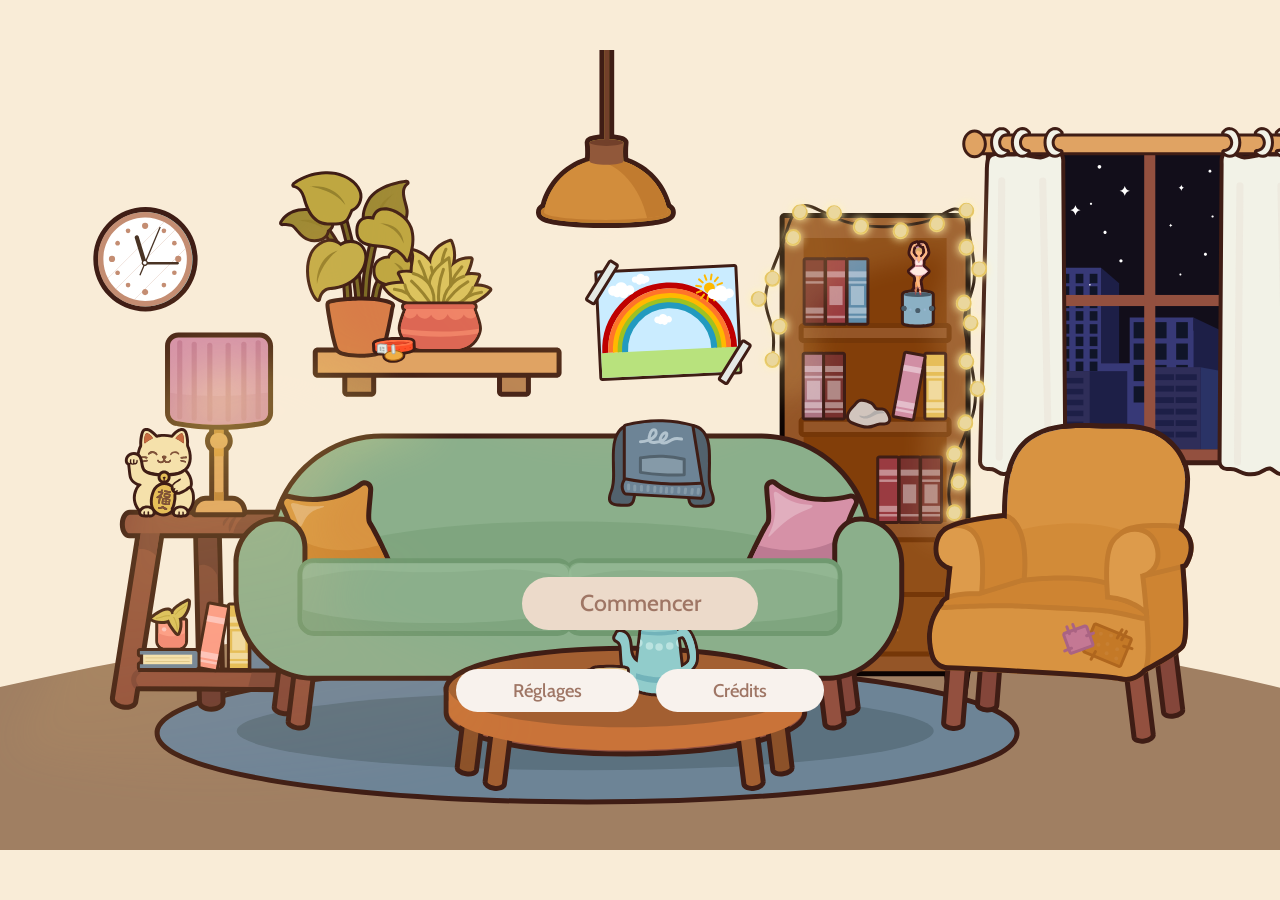
==== index.html @ 05f7effe "Added the Ending" ====
<!DOCTYPE html>
<html lang="en">

<head>
    <script src="https://cdnjs.cloudflare.com/ajax/libs/lottie-web/5.12.2/lottie.min.js"></script>
    <meta charset="UTF-8">
    <meta name="viewport" content="width=device-width, initial-scale=1.0">
    <link rel="shortcut icon" href="./assets/favicon.ico" type="image/x-icon">
    <title>Aria's moving game</title>
    <link rel="stylesheet" href="style.css">
    <link rel="preconnect" href="https://fonts.googleapis.com">
    <link rel="preconnect" href="https://fonts.gstatic.com" crossorigin>
    <script src="./index.js" defer></script>
    <link
        href="https://fonts.googleapis.com/css2?family=Geologica:wght@100..900&family=Poppins:ital,wght@0,100;0,200;0,300;0,400;0,500;0,600;0,700;0,800;0,900;1,100;1,200;1,300;1,400;1,500;1,600;1,700;1,800;1,900&family=Roboto+Condensed:ital,wght@0,100..900;1,100..900&display=swap"
        rel="stylesheet">

    <link rel="preconnect" href="https://fonts.googleapis.com">
    <link rel="preconnect" href="https://fonts.gstatic.com" crossorigin>
    <link
        href="https://fonts.googleapis.com/css2?family=Alice&family=Cabin:ital,wght@0,400..700;1,400..700&display=swap"
        rel="stylesheet">
    <script src="https://unpkg.com/@lottiefiles/dotlottie-wc@latest/dist/dotlottie-wc.js" type="module"></script>
</head>

<body>


    <div class="title-screen">
        <dotlottie-wc src="./assets/logo.json" speed="1.5" mode="forward" autoplay></dotlottie-wc>
        <button id="start">Commencer</button>
        <div class="options">
            <button id="settings">Réglages</button>
            <button id="credits">Crédits</button>
        </div>
    </div>

    <div class="scene-container">
        <div class="intro"></div>
        <div class="intro"></div>
        <div class="intro"></div>
        <a id="skipIntro">Passer l'introduction</a>
        <!-- SVG Boite à musique -->

        <span>
            <?xml version="1.0" encoding="UTF-8"?>
            <svg id="Calque-music-box" data-name="music-box" xmlns="http://www.w3.org/2000/svg" viewBox="0 0 34.8 86.6">
                <defs>
                    <style>
                        #Calque-music-box .cls-1 {
                            fill: #ffe9e1;
                            stroke: #d89aae;
                            stroke-miterlimit: 10;
                            stroke-width: .75px;
                        }

                        #Calque-music-box .cls-2 {
                            fill: #d8aa68;
                        }

                        #Calque-music-box .cls-3 {
                            fill: #944d58;
                        }

                        #Calque-music-box .cls-4 {
                            fill: #4a352c;
                        }

                        #Calque-music-box .cls-5 {
                            fill: #ffba80;
                        }

                        #Calque-music-box .cls-6 {
                            fill: #495d6b;
                        }

                        #Calque-music-box .cls-7 {
                            fill: #ed8e3b;
                        }

                        #Calque-music-box .cls-8 {
                            fill: #b54c5b;
                        }

                        #Calque-music-box .cls-9 {
                            fill: #c48bb5;
                        }

                        #Calque-music-box .cls-10 {
                            fill: #f7a054;
                        }

                        #Calque-music-box .cls-11 {
                            fill: #8bb0c4;
                        }

                        #Calque-music-box .cls-12 {
                            fill: #3f1715;
                        }

                        #Calque-music-box .cls-13 {
                            fill: #9ab7d3;
                        }

                        #Calque-music-box .cls-14 {
                            fill: #3f1d15;
                        }
                    </style>
                </defs>
                <g class="music-box hoverable-object" data-scene="assets/souvenirs/final/boite-musique.svg"
                    data-intervals="3000, 3000, 3000"
                    data-story="Je me souviens de sa chambre, de la lumière douce filtrant par les rideaux en dentelle.Ma grand-mère m’a tendu cette boîte à musique comme si elle me confiait un secret.|« C’était ma chanson préférée quand j’avais ton âge. »|C’est drôle comme une mélodie peut traverser les générations sans perdre sa magie.">
                    <circle class="cls-14" cx="31.25" cy="67.5" r="3.55" />
                    <circle class="cls-14" cx="3.55" cy="67.5" r="3.55" />
                    <path class="cls-9"
                        d="M20.14,55.99c-1.07,0-2.32-.61-2.83-3.21-.47,2.25-1.09,3.07-2.2,3.09h0c-.58,0-1.08-.23-1.45-.63-.84-.93-.81-2.74-.71-3.75h0s-.02-.08-.17-.26c-.46-.54-.65-1.3-.5-2.04.09-.44.37-1.21,1.28-1.84l-.05-.53c-.07-.66-.17-1.53-.12-2.61.03-.57.06-1.02.11-1.39,0-.01,0-.02,0-.04.01-.14.15-1.31.8-2.86-.07-.61-.13-1.23-.18-1.76-.04-.43-.07-.8-.11-1.05,0-.01-.04-.28-.38-1.16-3.46-1.49-5.23-4.19-5.31-4.31-.4-.63-.28-1.46.28-1.94l5.04-4.36v-.2c0-.06,0-.12,0-.17,0-.02,0-.04,0-.07-.02-.24-.06-.39-.09-.47l-.04-.11c-.2-.58-.6-1.77-.27-3.28,0,0,0,0,0-.01.02-.15-.08-.51-.67-1.36l-.14-.2c-.09-.14-.34-.45-.65-.86-1.13-1.47-2.17-2.85-2.61-3.71-.85-1.67-.54-3.25-.11-4.86,1.08-4.05,1.86-5.26,2.35-5.82.7-.8,1.54-1.33,2.49-1.57.12-.03.27-.06.47-.08.08,0,.22-.03.27-.04,1.3-.79,1.78-.79,2.01-.79.83,0,1.58.73,1.58,1.55,0,.04,0,.08,0,.12v.02c.08-.17.17-.32.27-.45.04-.84.73-1.49,1.61-1.49.42,0,.84.14,1.43.35.11.04.22.08.3.1.03.01.14.01.24.01.23,0,.55,0,.9.11l.12.03c.69.19,1.33.44,2.31,1.54.51.57,1.31,1.81,2.41,5.97.44,1.64.76,3.26-.11,4.96-.5.98-1.79,2.7-2.96,4.23-.19.25-.5.66-.5.66-.67.89-.76,1.28-.72,1.45.13.57.16,1.16.1,1.75-.06.72-.26,1.31-.38,1.66l-.04.1c-.08.25-.11.64-.11.98l4.96,4.29c.56.49.68,1.31.28,1.94-.08.12-1.83,2.81-5.28,4.31-.92,1.34-1.6,2.43-1.89,3.01-.19.38-.47,1.01-.77,1.71.09.41.17.79.22,1.03,0,0,.06.26.06.26.33,1.49.59,3.3.69,4.44,0,0,.04.29.04.29.06.41.16.91.27,1.42.09.43.18.88.26,1.32l-1.45.43,1.47-.31c.89,4.14.16,5.17-.11,5.56-.34.48-.83.79-1.39.86-.12.02-.23.02-.34.02ZM13.65,11.3c-.06.37-.09.67-.08.83.01.07.09.2.19.34,0-.07.01-.15.02-.22-.05-.25-.1-.58-.13-.95ZM23.13,10.26c.06.71,0,1.41-.1,1.98.15-.2.28-.39.29-.49.01-.24-.07-.82-.19-1.49ZM21.65,7.06c.61.53,1,1.2,1.23,1.91-.17-.79-.34-1.53-.44-1.9-.28,0-.54,0-.78-.01Z" />
                    <path class="cls-12"
                        d="M20.13,3c.27,0,.96.29,1.29.39.45.14.82.03,1.16.13.49.15.89.18,1.73,1.13.84.95,1.66,3.77,2.08,5.36.42,1.59.6,2.73,0,3.9-.6,1.17-2.77,3.92-3.26,4.6-.37.5-1.29,1.66-1.05,2.75.1.46.11.89.07,1.27-.05.65-.25,1.16-.35,1.45-.28.86-.15,2.06-.15,2.06h-.11l5.56,4.81s-1.67,2.61-4.99,3.89c-.62.89-1.78,2.61-2.25,3.57-.24.48-.6,1.32-.98,2.21.12.6.25,1.19.32,1.52.01.05.02.09.03.14.02.08.03.13.03.13h0c.31,1.36.55,3.12.65,4.23,0,.06.01.12.02.19,0,.06.01.12.02.19.11.78.37,1.82.54,2.79,0,0,0,0,0,0,0,.02,0,.04,0,.06,0,.04.01.07.02.11.22,1.04.88,4.47-.24,4.63-.05,0-.09,0-.14,0-1.12,0-1.48-2.02-1.54-3.78-.04-.22-.07-.45-.09-.68,0,0,0,0,0,0,0,0,0,0,0,0-.01-.26,0-.52.02-.76,0-.07,0-.13,0-.19,0-.11.01-.22,0-.33,0-.04,0-.08,0-.12,0-.11-.02-.21-.03-.31-.04-.24-.1-.46-.18-.69-.07-.19-.15-.38-.23-.58-.18-.4-.39-.86-.64-1.44-.06-.15-.13-.31-.19-.47-.1.61-.2,1.23-.3,1.76h0c-.02.1-.03.19-.05.28,0,.04-.01.08-.02.12-.01.08-.03.16-.04.24h0c-.02.11-.04.2-.06.29h0s0,.03-.01.05c-.01.07-.02.12-.04.17,0,.02-.01.06-.02.08-.02.07-.03.13-.04.16-.1.28-.27,1.14-.43,1.96-.02.11-.04.22-.07.33,0,0,0,0,0,0-.04.18-.07.36-.11.52h0s-.49,3.28-1,3.29c0,0,0,0,0,0-.78,0-.69-2.16-.63-2.74.05-.58-.24-1.04-.52-1.37-.28-.33-.42-1.22.77-1.85h0s.03-.05.05-.08c.01-.02.02-.04.04-.06.05-.07.1-.14.15-.21.13-.17.14-.44.12-.82,0-.05,0-.11-.01-.16,0-.09-.02-.18-.03-.28,0-.05-.01-.1-.02-.16h0c-.07-.62-.15-1.4-.11-2.37.03-.57.06-1,.11-1.34h0s.13-1.22.85-2.79c-.16-1.24-.25-2.6-.33-3.23-.06-.46-.39-1.34-.72-2.13-3.45-1.25-5.19-3.96-5.19-3.96l5.56-4.81h0v-.89h.02c0-.12-.01-.25-.03-.38-.03-.27-.07-.54-.15-.79-.15-.44-.53-1.4-.27-2.59,0,0,0,0,0-.01.23-1.06-.69-2.21-1.02-2.72-.34-.51-2.59-3.28-3.17-4.42-.58-1.14-.41-2.25,0-3.79.41-1.55,1.21-4.29,2.03-5.22.82-.93,1.62-1.07,1.79-1.12.17-.05.66-.04,1.03-.25.3-.18,1.05-.6,1.29-.6.05,0,.08.02.08.05,0,.23-.75.91-.75.91.04,0,.09,0,.13,0,.48,0,1.13.11.93.27-.22.17-1.38.27-1.84.27s-.8.8-.29.82c.51.02.97.22,1.06.39.1.17-1.5.17-2,.17s-.8.34-.99.99c-.19.65-.99,4.13-.94,5.1.05.97,1.06,1.74,1.59,2.56.51.79,1.82,2.15,2.44,2.39.03,0,.05-.01.08-.02,0,0,0,0,0,0,.02,0,.04,0,.06-.01.21-.05.43-.1.62-.18.24-.2.43-.45.5-.54.1-.33.12-.75.12-1-.09-.07-.18-.15-.29-.25-.51-.49-.73-.7-.89-.96h0s-.21-.18-.3-.33c-.03.01-.07.03-.11.03-.08,0-.17-.05-.23-.22-.1-.28-.1-.32-.26-.57-.14-.22-.23-.61-.07-.8,0,0-.01,0-.02.01h0s-.73-2.68.68-3.88c-.12-.13-.21-.3-.26-.53-.22-.89.39-1.4,1.25-1.62.23-.06.46-.09.67-.09.57,0,1.02.25,1.18.92.04.16.04.29.03.42.4.01.85.1,1.32.35,2.15,1.15,1.3,4.44,1.3,4.44h0s-.01,0-.02-.01c.16.18.06.58-.07.8-.16.26-.17.29-.26.57-.06.17-.15.22-.23.22-.04,0-.08-.01-.11-.02-.09.15-.3.34-.3.34h0c-.15.25-.37.46-.89.95-.07.07-.14.13-.21.19,0,.05,0,.11,0,.19h0c0,.21.02.48.08.73.2.25.6.69,1.01.69.04,0,.08,0,.13-.02.6-.15,2.03-1.64,2.58-2.48.55-.84,1.59-1.64,1.64-2.63.05-.99-.77-4.57-.97-5.24-.2-.67-.5-1.02-1.02-1.02s-2.16,0-2.06-.17c.1-.17.57-.37,1.09-.4.52-.02.18-.69-.3-.69s-1.66-.1-1.89-.27c-.21-.16.59-.33,1.1-.33.03,0,.07,0,.1,0,0,0-.88-.4-.88-.64,0-.05.04-.07.11-.07M15.71,12.2s0,0,0,0c0,0,0,0-.01,0,0,0,0,0,0,0,0,0,0,0,0,0,0,0,0,0,0,0,0,0,0,0,.01,0,0,0,0,0,0,0,0,0,0,0,0,0M21.08,12.2s0,0,.01,0c0,0,0,0,0,0,0,0,0,0,0,0,0,0,0,0,0,0,0,0,0,0,0,0,0,0,0,0,0,0,0,0,0,0-.01,0,0,0,0,0,0,0,0,0,0,0,0,0,0,0,0,0,0,0M21.34,12.21s.02,0,.02,0c0,0-.02,0-.02,0,0,0-.02,0-.02,0,0,0,.02,0,.02,0M15.49,12.2s-.01,0-.02,0c-.01,0-.02,0-.03.01.01,0,.02,0,.03-.01,0,0,.01,0,.02,0M20.13,0c-.74,0-1.41.24-1.93.65-.45-.26-.97-.4-1.52-.4s-1.23.11-2.53.85c-.16.02-.37.05-.61.12-1.22.31-2.3,1-3.21,2.02-.65.73-1.54,2.12-2.68,6.43-.46,1.74-.87,3.78.23,5.93.49.97,1.54,2.35,2.75,3.94.28.36.5.65.6.79l.14.21c.09.14.27.38.36.57-.27,1.66.14,2.97.36,3.62l-4.45,3.85c-1.13.98-1.37,2.63-.56,3.89.21.33,1.96,2.94,5.38,4.6.06.17.08.26.09.3.03.23.06.57.09.95.04.42.08.91.14,1.41-.59,1.53-.74,2.67-.76,2.91,0,0,0,.02,0,.02-.05.41-.09.89-.12,1.49-.05,1.06.02,1.91.09,2.57-.61.62-1.02,1.36-1.18,2.19-.21,1.06.02,2.16.61,3.01-.1,1.93.28,3.39,1.14,4.33.66.73,1.56,1.13,2.52,1.13.02,0,.05,0,.08,0,.99-.02,1.71-.4,2.24-.99.9.9,1.96,1.11,2.74,1.11.18,0,.36-.01.54-.04.98-.13,1.84-.66,2.42-1.49.64-.91,1.25-2.49.36-6.68v-.03s-.01-.06-.02-.08c-.08-.46-.18-.92-.27-1.37-.1-.51-.2-.98-.26-1.34v-.05s-.01-.06-.01-.06v-.08c-.12-1.2-.38-3.09-.73-4.63h0s-.02-.09-.03-.13l-.04-.18c-.03-.12-.07-.3-.11-.51.29-.67.45-1.02.54-1.2.23-.46.8-1.38,1.55-2.48,3.52-1.66,5.33-4.36,5.54-4.69.8-1.26.56-2.91-.56-3.88l-4.37-3.78c.13-.39.37-1.09.44-2,.06-.62.04-1.24-.06-1.84.11-.19.3-.45.39-.58l.07-.09c.09-.12.24-.32.42-.56,1.26-1.66,2.54-3.37,3.1-4.45,1.11-2.17.7-4.25.23-6.03-1.17-4.41-2.08-5.83-2.74-6.57-1.12-1.27-2.02-1.71-3.03-1.99l-.1-.03c-.53-.16-.99-.17-1.27-.17-.03,0-.05-.02-.08-.03-.57-.21-1.22-.44-1.94-.44h0Z" />
                    <path class="cls-11"
                        d="M17.39,85.1c-10.13,0-15.26-1.26-15.26-3.74v-11.23c0-.83.67-1.5,1.5-1.5.57,0,1.03-.46,1.03-1.02s-.46-1.02-1.03-1.02c-.83,0-1.5-.67-1.5-1.5v-11.24c0-.5.25-.95.63-1.22,2.16-2.05,9.91-2.37,14.63-2.37s12.8.34,14.76,2.5c.3.27.49.66.49,1.09v11.24c0,.83-.67,1.5-1.5,1.5-.56,0-1.02.46-1.02,1.02s.46,1.02,1.02,1.02c.83,0,1.5.67,1.5,1.5v11.23c0,2.48-5.13,3.74-15.25,3.74Z" />
                    <path class="cls-14"
                        d="M17.39,51.75c7.3,0,13.26.93,13.71,2.1h.04v11.24c-1.39,0-2.52,1.12-2.52,2.52s1.13,2.52,2.52,2.52v11.23c0,1.23-6.16,2.24-13.75,2.24s-13.76-1.01-13.76-2.24v-11.23c1.4,0,2.53-1.13,2.53-2.52s-1.13-2.52-2.53-2.52v-11.24h.05c.45-1.17,6.4-2.1,13.71-2.1M17.39,48.75c-11.91,0-15.05,1.85-16.05,3.16-.44.52-.71,1.2-.71,1.94v11.24c0,1.06.55,1.99,1.37,2.52-.83.53-1.37,1.46-1.37,2.52v11.23c0,3.48,4.42,4.2,6.55,4.54,2.76.45,6.38.7,10.21.7s7.45-.25,10.21-.7c2.12-.35,6.55-1.07,6.55-4.54v-11.23c0-1.06-.55-1.99-1.37-2.52.83-.53,1.37-1.46,1.37-2.52v-11.24c0-.69-.23-1.33-.63-1.83-.91-1.31-3.89-3.26-16.13-3.26h0Z" />
                    <ellipse class="cls-6" cx="17.39" cy="53.99" rx="13.76" ry="2.24" />
                    <circle class="cls-6" cx="17.39" cy="69.65" r="2.52" />
                    <circle class="cls-6" cx="3.65" cy="67.58" r="2.52" />
                    <circle class="cls-6" cx="31.14" cy="67.59" r="2.52" />
                    <circle class="cls-13" cx="10.1" cy="68.8" r="1.12" />
                    <circle class="cls-13" cx="24.26" cy="68.8" r="1.12" />
                    <path class="cls-3"
                        d="M16.09,51.09s-.49,3.27-1,3.28c-.79.02-.7-2.16-.64-2.74.05-.58-.24-1.04-.52-1.37-.28-.33-.42-1.22.77-1.85l1.4,2.67Z" />
                    <path class="cls-10"
                        d="M15,42.94s.18-1.78,1.38-3.81c1.2-2.03,2.58-6.18,2.58-6.18l3.53,1.21s-2,2.81-2.66,4.15c-.66,1.34-2.37,5.56-2.37,5.56l-2.47-.91Z" />
                    <path class="cls-10"
                        d="M15.99,51.52c.22-.87.54-2.81.7-3.25.17-.44.92-5.44,1.05-5.94.13-.49-1.56-.53-1.99-.52-.57.02-.77.41-.86,2.47-.1,2.06.4,3.32.04,3.79-.36.47-.59.88-.36,1.29.28.5.69,1.64.79,2.03.1.44.38,1.1.63.13Z" />
                    <path class="cls-8" d="M20.45,49.55s1.14,4.75-.17,4.93c-1.32.18-1.66-2.26-1.68-4.17l1.86-.76Z" />
                    <path class="cls-5"
                        d="M18.72,40.59c.53.97,1.03,4.23,1.19,5.95.16,1.72,1.46,5.56.26,5.77-1.33.23-1.77-1.7-1.63-3.04.14-1.34-.37-1.98-1.08-3.67-.7-1.69-1.5-3.67-1.33-4.47.17-.81,2.28-1.1,2.59-.54Z" />
                    <path class="cls-8"
                        d="M19.91,46.59c-.61.47-1.62.44-1.83.43.1.22.18.42.25.62.06,0,.13,0,.2,0,.41-.02.98-.11,1.47-.37-.04-.24-.08-.47-.1-.67h0Z" />
                    <path class="cls-8"
                        d="M20.35,48.94c-.06-.31-.13-.62-.19-.92-.34.75-1.11,1.53-1.64,2,.01.25.04.5.1.74.39-.32,1.18-1.03,1.73-1.82Z" />
                    <path class="cls-8"
                        d="M20.49,49.69c-.45-.18-1.24-.58-1.98-1.4.05.28.06.57.03.91.9.8,1.76,1.1,2.06,1.18-.03-.22-.07-.45-.11-.69Z" />
                    <path class="cls-3"
                        d="M16.2,50.56c.06-.31.13-.64.19-.96-.32-.53-.79-1.19-1.36-1.71-.02.07-.05.13-.08.18-.1.13-.18.25-.25.36.75.72,1.29,1.69,1.51,2.13Z" />
                    <path class="cls-3"
                        d="M16.8,47.82c-.18,0-1.01,0-1.77.07-.02.07-.05.13-.09.18-.13.16-.24.32-.32.47.68-.08,1.62-.1,2.02-.11.02-.07.04-.12.05-.16.02-.06.06-.22.11-.45Z" />
                    <path class="cls-3"
                        d="M16.97,46.89c-.43.12-1.35-.06-1.97-.24.03.25.05.46.06.65.13.03.28.07.44.1.43.09.93.16,1.35.12.03-.19.07-.4.11-.64Z" />
                    <path class="cls-5"
                        d="M14.11,33.25s1.28,2.72,1.41,3.68c.12.96.27,3.6.64,4.96l3.09.42s-.6-2.54-.62-3.34c-.02-.8-.15-5.01-.25-5.92-.1-.91-4.27.21-4.27.21Z" />
                    <path class="cls-1"
                        d="M27.1,30.84s-2.93,4.59-8.74,4.59-8.74-4.59-8.74-4.59l5.56-4.81,3.19-.44,3.19.44,5.56,4.81Z" />
                    <path class="cls-5"
                        d="M18.46,15.2h-.98s.04.7-.11,1.2c-.07.09-.26.35-.5.54-.24.09-.51.15-.77.21-.62-.24-1.93-1.6-2.44-2.39-.53-.82-1.54-1.59-1.59-2.56-.05-.97.75-4.44.94-5.1.19-.65.48-.99.99-.99s2.1,0,2-.17c-.1-.17-.56-.36-1.06-.39-.51-.02-.17-.82.29-.82s1.62-.1,1.84-.27c.22-.17-.58-.29-1.06-.27,0,0,.75-.68.75-.91s-1,.33-1.36.54c-.36.22-.86.2-1.03.25-.17.05-.97.19-1.79,1.12-.82.93-1.62,3.67-2.03,5.22-.41,1.55-.58,2.66,0,3.79.58,1.13,2.83,3.91,3.17,4.42.34.51,1.26,1.67,1.02,2.73-.27,1.2.12,2.15.27,2.59.28.86.15,2.06.15,2.06h3.3v-10.83Z" />
                    <path class="cls-5"
                        d="M26.39,10.01c-.42-1.59-1.24-4.4-2.08-5.36-.84-.96-1.24-.99-1.73-1.13-.33-.1-.7.01-1.16-.13-.41-.13-1.4-.56-1.4-.32s.88.64.88.64c-.5-.02-1.42.16-1.2.33.22.17,1.41.27,1.89.27s.82.67.3.69c-.52.02-.99.22-1.09.4-.1.17,1.54.17,2.06.17s.82.35,1.02,1.02c.2.67,1.02,4.24.97,5.24-.05.99-1.09,1.79-1.64,2.63-.55.84-1.98,2.33-2.58,2.48-.44.11-.92-.4-1.13-.67-.11-.48-.08-1.06-.08-1.06h-1v9.69h-.02v1.14h3.25s-.13-1.23.16-2.11c.15-.46.56-1.44.29-2.67-.24-1.09.67-2.24,1.05-2.75.49-.67,2.67-3.43,3.26-4.6.6-1.17.42-2.31,0-3.9Z" />
                    <path class="cls-10" d="M17.39,16.31h0c.27-.05.67-.17,1.07-.31v-.79h-.98s.03.62-.09,1.11Z" />
                    <path class="cls-7" d="M19.4,15.52c0-.19,0-.32,0-.32h-1v.81c.37-.14.73-.31.99-.49Z" />
                    <path class="cls-4" d="M20.49,14.2s.31-.29.35-.43l-.23-.1-.12.52Z" />
                    <path class="cls-4" d="M16.31,14.2s-.31-.29-.35-.43l.23-.1.12.52Z" />
                    <path class="cls-5"
                        d="M21.4,13.09c-.16.26-.17.29-.26.57-.14.42-.46.12-.46.12-.19.53-.31.66-1.07,1.36-.65.62-.88.6-1.2.6h-.01c-.32,0-.55,0-1.2-.6-.74-.71-.88-.83-1.07-1.36,0,0-.32.29-.46-.12-.1-.28-.1-.32-.26-.57-.2-.32-.32-1.02.31-.89,0,0-.4-1.74.06-2.7.5-1.03,1.24-1.63,2.61-1.63h.01c1.37,0,2.12.59,2.62,1.63.46.97.06,2.7.06,2.7.63-.13.5.57.31.89Z" />
                    <path class="cls-2"
                        d="M20.19,7.86c-1.53-.82-2.81,0-2.81,0-3.17.36-2.06,4.44-2.06,4.44h0c.07-.09.19-.14.4-.1-.04-.3.31-.66.88-1.08.56-.42.78-1.04.78-1.04,0,0,.56,1.08,1.97,1.37,1.41.29,1.7.49,1.74.76.2-.04.33,0,.4.1h0s.85-3.29-1.3-4.44Z" />
                    <path class="cls-1"
                        d="M21.8,23.97c-.28.86-.15,2.06-.15,2.06h-6.49s.12-1.2-.16-2.06c-.15-.44-.53-1.4-.27-2.59.25-.93,1.43-4.2,1.43-4.2,0,0,0-.02,0-.05.05,0,.1-.02.15-.03,0,.75-.26,2.32.3,2.9,1.28,1.32,1.67,2.27,1.78,2.7.11-.43.5-1.38,1.78-2.7.56-.57.3-2.3.3-3.05.06,0,.07-.03.12-.01,0,.03.03.24.03.24,0,0,1.18,3.27,1.43,4.2.27,1.2-.12,2.15-.27,2.59Z" />
                    <rect class="cls-8" x="15.16" y="25.14" width="3.19" height=".89" />
                    <rect class="cls-3" x="18.35" y="25.14" width="3.19" height=".89" />
                </g>
            </svg>
        </span>
        <!-- SVG Caillou -->
        <span>
            <?xml version="1.0" encoding="UTF-8"?>
            <svg id="Calque-caillou" data-name="caillou" xmlns="http://www.w3.org/2000/svg" viewBox="0 0 44.88 29.64">
                <defs>
                    <style>
                        #Calque-caillou .cls-1 {
                            fill: #d1c5bd;
                        }

                        #Calque-caillou .cls-2 {
                            fill: #b2adaa;
                            fill-rule: evenodd;
                        }

                        #Calque-caillou .cls-3 {
                            fill: #3f1d15;
                        }
                    </style>
                </defs>
                <g class="caillou hoverable-object" data-scene="assets/souvenirs/final/caillou.svg"
                    data-intervals="3000, 3000, 3000"
                    data-story="C’était un jour d’automne pluvieux comme un autre, et j’étais bien contente d’avoir enfilé mes bottes imperméables.|Dans une flaque, il y avait ce caillou, tordu, presque en forme de cœur.|Je ne sais pas pourquoi je l’ai pris. Peut-être parce que ce jour-là, j’avais besoin d’un petit miracle.">
                    <g>
                        <g>
                            <path class="cls-1"
                                d="M21.47,28.15c-.23,0-.45,0-.68-.02-4.1-.24-8.89-1.91-12.61-3.35-3.67-1.02-5.85-2.85-6.49-5.46C.46,14.33,5.7,9,7.34,7.49c.6-.55,1.13-1.2,1.7-1.88,1.38-1.66,2.94-3.55,5.61-4.02.31-.05.66-.08,1.04-.08,2.78,0,7.23,1.54,9.21,2.64,1.57.88,2.55,2.33,3.41,3.6.61.9,1.18,1.76,1.79,2.11.55.32,1.24.45,2.39.45.32,0,.64,0,.96-.02.35,0,.7-.02,1.05-.02,1.78,0,3.82.25,5.43,2.08,1.04,1.19,4.37,6.37,3.25,9.43-1.15,3.11-5.03,3.21-7.87,3.28-.65.02-1.27.03-1.76.08-1.74.17-3.38.77-5.11,1.4-2.16.79-4.4,1.61-6.95,1.61Z" />
                            <path class="cls-3"
                                d="M15.68,3c2.49,0,6.7,1.46,8.47,2.45,2.37,1.33,3.26,4.58,5.17,5.7.94.55,2.03.66,3.14.66.67,0,1.34-.04,2.01-.04,1.58,0,3.1.2,4.3,1.57,1.34,1.53,3.7,5.93,2.97,7.92-1.01,2.73-5.74,2.13-8.36,2.39-4.18.4-7.68,3-11.91,3-.2,0-.39,0-.59-.02-3.57-.21-7.77-1.55-12.23-3.28-9.35-2.54-5.37-10.06-.29-14.76,2.19-2.03,3.48-4.99,6.55-5.53.23-.04.49-.06.78-.06M15.68,0h0c-.46,0-.9.04-1.3.11-3.22.57-5.04,2.77-6.5,4.54-.53.65-1.04,1.26-1.56,1.74C4.03,8.51-1.15,14.05.23,19.68c.53,2.17,2.26,5.06,7.47,6.52,5.71,2.2,9.6,3.22,13,3.42.26.02.51.02.77.02,2.81,0,5.28-.9,7.46-1.7,1.64-.6,3.19-1.17,4.74-1.32.44-.04,1.03-.06,1.65-.07,2.89-.07,7.73-.19,9.24-4.26,1.48-4.02-2.65-9.94-3.52-10.94-2.01-2.3-4.56-2.59-6.55-2.59-.36,0-.73,0-1.09.02-.31,0-.62.02-.92.02-.56,0-1.26-.03-1.63-.25-.31-.18-.88-1.03-1.3-1.65-.91-1.35-2.04-3.02-3.92-4.07-2.07-1.16-6.8-2.84-9.94-2.84h0Z" />
                        </g>
                        <path class="cls-2"
                            d="M25.55,14.25c-1.07.91-2.72,2.02-4.93,2.64-1.31.37-1.96.41-2.85.46-1.88.11-3.97-.82-4.59-.7-.47.11-.09.49.43,1,.96.91,2.55,1.61,3.94,1.86,5.13,1.2,9.32-2.71,13.91-4.31,1.93-.74,4.16-.88,6.17-.72.58.01.92-.03.92-.17-.25-.44-.67-1.02-1.35-1.44-1.17-.71-2.39-.5-3.58-.45-1.11.05-2.64,0-4.54-.49-.33-.08-.69-.02-.95.2-.86.7-1.72,1.41-2.58,2.11Z" />
                    </g>
                </g>
            </svg>

        </span>
        <!-- SVG Collier chien -->
        <span>
            <?xml version="1.0" encoding="UTF-8"?>
            <svg id="Calque-collier-chien" data-name="collier" xmlns="http://www.w3.org/2000/svg"
                viewBox="0 0 43.88 25.98">
                <defs>
                    <style>
                        #Calque-collier-chien .cls-1 {
                            fill: #bf0000;
                        }

                        #Calque-collier-chien .cls-1,
                        #Calque-collier-chien .cls-2,
                        #Calque-collier-chien .cls-3 {
                            fill-rule: evenodd;
                        }

                        #Calque-collier-chien .cls-4 {
                            fill: #a8b2af;
                        }

                        #Calque-collier-chien .cls-2 {
                            fill: #efad43;
                        }

                        #Calque-collier-chien .cls-5 {
                            fill: #ea4626;
                        }

                        #Calque-collier-chien .cls-6 {
                            fill: #aa6511;
                        }

                        #Calque-collier-chien .cls-7 {
                            fill: #e53917;
                        }

                        #Calque-collier-chien .cls-8 {
                            fill: #666;
                        }

                        #Calque-collier-chien .cls-9 {
                            fill: #ff6f43;
                        }

                        #Calque-collier-chien .cls-3,
                        #Calque-collier-chien .cls-10 {
                            fill: #e5eae5;
                        }

                        #Calque-collier-chien .cls-11 {
                            fill: #ff5027;
                        }

                        #Calque-collier-chien .cls-12 {
                            fill: #3f1d15;
                        }
                    </style>
                </defs>
                <g class="collier-chien hoverable-object" data-scene="assets/souvenirs/final/collier.svg"
                    data-intervals="3000, 3000, 3000, 3000"
                    data-story="Je revois mes mains d’enfant, tremblantes d’excitation, quand j’ai attaché ce petit collier autour de son cou.| Il me regardait, les oreilles dressées, comme s’il comprenait déjà qu’on allait grandir ensemble.| « Tu t’appelleras Flocon ! » | Ce jour-là, j’avais l’impression d’avoir trouvé mon meilleur ami.">
                    <g>
                        <g>
                            <path class="cls-1"
                                d="M20.89,10.25c-.83,0-1.5-.67-1.5-1.5v-.92c0-.79.62-1.45,1.41-1.5l1.07-.05c2.96-.15,5.74-.38,8.29-.69.06,0,.12-.01.18-.01.36,0,.72.13.99.38.32.28.51.69.51,1.12v1.67c0,.83-.67,1.5-1.5,1.5h-9.46Z" />
                            <path class="cls-12"
                                d="M30.35,7.08v1.67h-9.46v-.92c.35-.02.71-.03,1.07-.05,3.19-.16,6.01-.41,8.39-.7M30.35,4.08c-.12,0-.24,0-.36.02-2.51.31-5.27.54-8.18.68-.18,0-.34.02-.5.02-.2,0-.39.02-.59.03-1.59.09-2.83,1.4-2.83,3v.92c0,1.66,1.34,3,3,3h9.46c1.66,0,3-1.34,3-3v-1.67c0-.86-.37-1.68-1.01-2.25-.55-.49-1.26-.75-1.99-.75h0Z" />
                        </g>
                        <g>
                            <path class="cls-11"
                                d="M21.19,24.48c-5.23,0-9.15-2.22-9.32-5.28-.04-.66.09-1.3.39-1.91-.99-.05-1.96-.12-2.89-.22-.75-.07-1.41-.17-2-.26-.6-.09-1.14-.2-1.64-.33-1.23-.3-2.88-.86-3.54-2.21-.23-.29-.36-.66-.36-1.05l-.29-5.56s-.02-.33-.02-.37c0-.06,0-.12,0-.17,0,0,0-.07.01-.09h-.03c-.02-.3.06-1.02.8-1.67.01-.01.02-.02.03-.03,2-1.75,8.82-2.72,12.71-3.14.02,0,1.75-.17,1.75-.17l1.26-.11c1.13-.09,2.3-.17,3.51-.23.03,0,.14,0,.17,0,1.49-.08,3.05-.13,4.56-.15.43,0,.86,0,1.29,0,14.28,0,14.42,2.45,14.48,3.5.01.06.02.12.02.19l.04.87.27,5.15c0,.37-.09.7-.25.97-.56,1.63-2.62,2.68-6.88,3.56-1.15.24-2.43.46-3.84.66.29.53.46,1.09.49,1.69.06,1.07-.34,2.13-1.18,3.07-1.63,1.83-4.89,3.1-8.51,3.31-.35.02-.69.03-1.02.03h0Z" />
                            <path class="cls-12"
                                d="M27.57,3c7.47,0,12.91.81,12.98,2.08,0,.06-.01.12-.03.17h.05l.04.87.27,5.16c0,.08-.04.15-.12.2-.16.87-1.24,1.84-5.82,2.78-2.01.42-4.43.77-7.07,1.04,1.51.69,2.47,1.69,2.53,2.85.14,2.38-3.57,4.53-8.27,4.8-.32.02-.63.03-.94.03-4.28,0-7.7-1.65-7.82-3.87-.07-1.22.86-2.37,2.41-3.24-.38,0-.76,0-1.13,0-.65-.01-1.28-.03-1.9-.06-1.15-.05-2.24-.13-3.23-.23-.72-.07-1.35-.16-1.91-.25-.58-.09-1.08-.19-1.52-.3-1.86-.46-2.47-1.05-2.64-1.63-.08-.03-.13-.1-.13-.18l-.29-5.64-.02-.29v-.1h.03s-.02-.06-.02-.09c-.01-.03-.02-.05-.02-.08-.01-.19.1-.38.31-.56h.01c1.22-1.08,5.8-2.13,11.88-2.79h.01c.41-.04.82-.08,1.24-.12.17-.02.34-.03.51-.05.39-.03.8-.07,1.2-.1,1.12-.09,2.28-.17,3.47-.23h.09c1.56-.08,3.1-.13,4.58-.15.43-.01.85-.01,1.27-.01M8.1,7.65c.49-.09.87-.11.87-.11l3.42.38c.87.03,1.8.04,2.8.04,1.72,0,3.63-.04,5.7-.13.35-.02.71-.03,1.07-.05,3.19-.16,6.01-.41,8.39-.7,3.89-.47,6.63-1.04,7.91-1.52-1.52-.4-4.93-.72-9.77-.72-1.99,0-4.23.06-6.68.18-8.4.43-14.23,1.45-16.3,2.22.59.15,1.46.29,2.59.41M27.57,0c-.44,0-.89,0-1.34.01-1.48.02-3.03.07-4.59.15h-.01c-.05,0-.1,0-.15,0-1.13.06-2.29.13-3.56.24-.21.02-.43.03-.65.05-.18.02-.36.03-.54.04-.04,0-.08,0-.12.01l-.17.02c-.1,0-.21.02-.31.03l-1.15.11s-.07,0-.1,0C7.66,1.46,3.1,2.64,1.34,4.18c-.02.02-.04.04-.06.05C.42,5.01-.04,6.03,0,7.1c0,.05,0,.1,0,.16v.02c0,.07,0,.14,0,.21l.02.26.29,5.59c.02.61.23,1.19.56,1.68,1.08,2.08,3.6,2.7,4.48,2.92.54.13,1.12.25,1.78.35.74.12,1.4.21,2.08.27.37.04.76.07,1.15.1-.01.21-.01.41,0,.62.22,3.94,4.66,6.69,10.82,6.69.36,0,.73-.01,1.1-.03,4.07-.23,7.63-1.66,9.55-3.81,1.1-1.24,1.64-2.68,1.55-4.16,0-.12-.02-.25-.03-.37.77-.13,1.51-.26,2.19-.41,3.53-.72,6.9-1.77,7.92-4.35.26-.47.4-1.01.4-1.56,0-.05,0-.1,0-.16l-.27-5.16-.04-.85c0-.1-.01-.2-.03-.29-.26-3.28-4.44-3.94-6.24-4.22-2.5-.39-5.87-.6-9.73-.6h0Z" />
                        </g>
                        <path class="cls-9"
                            d="M34.57,3.19c-2.02-.15-4.4-.22-7-.19-.42,0-.84,0-1.27.01-1.48.02-3.02.07-4.58.15-1.21.07-2.4.14-3.56.23-.4.03-.81.07-1.2.1-.17.02-.34.03-.51.05-.42.04-.83.08-1.24.12h-.01c-2.32.23-4.45.52-6.26.85-3.51.63-5.04,1.24-5.62,1.93h-.01c-.17.21-.26.42-.29.65v.09s-.01.03-.01.05v.14c0,.07.01.13.02.2.13.7.79,1.25,2.88,1.64.84.16,1.92.29,3.29.4,1.53.11,3.26.18,5.14.19.33,0,.66,0,.99,0,2.11,0,4.38-.06,6.72-.18,4.83-.25,9.37-.72,12.78-1.34,3.91-.71,5.36-1.39,5.78-2.17.11-.19.15-.39.15-.6v-.09c-.06-1.09-1.11-1.85-6.19-2.24ZM30.35,7.08c-2.38.29-5.2.54-8.39.7-.36.02-.72.03-1.07.05-3.27.14-6.13.16-8.5.09-1.68-.06-3.12-.15-4.29-.27-1.13-.12-2-.26-2.59-.41,2.07-.77,7.9-1.79,16.3-2.22,8.4-.44,14.31-.02,16.45.54-1.28.48-4.02,1.05-7.91,1.52Z" />
                        <path class="cls-5"
                            d="M38.26,5.56c-1.28.48-4.02,1.05-7.91,1.52-2.38.29-5.2.54-8.39.7-.36.02-.72.03-1.07.05-3.27.14-6.13.16-8.5.09l-3.42-.38s-.38.02-.87.11c-1.13-.12-2-.26-2.59-.41,2.07-.77,7.9-1.79,16.3-2.22,8.4-.44,14.31-.02,16.45.54Z" />
                        <path class="cls-7"
                            d="M28.06,12.4c0,.37-.37.68-.81.68-.44,0-.8-.3-.8-.67,0-.37.37-.68.81-.68.44,0,.8.3.8.67Z" />
                        <path class="cls-7"
                            d="M34.01,11.68c0,.37-.37.68-.81.68s-.8-.3-.8-.67c0-.37.37-.68.81-.68.44,0,.8.3.8.67Z" />
                        <path class="cls-7"
                            d="M39.08,10.64c0,.37-.37.68-.81.68s-.8-.3-.8-.67c0-.37.37-.68.81-.68.44,0,.8.3.8.67Z" />
                        <g>
                            <path class="cls-10"
                                d="M13.5,16.91c-.14,0-.28-.02-.4-.07-.36-.12-.63-.36-.76-.65l-4.44-.44s-.1.03-.16.05c-.23.06-.58.14-.93.14-.3,0-.56-.06-.77-.17-.26-.15-.37-.42-.42-.61-.36-1.11-.43-4.6-.19-6.03,0-.04.02-.1.03-.15.21-.96,1.12-1.58,2.57-1.82.52-.1.93-.12.93-.12l5.36.58c.24.03.43.23.45.47l.09,1.68.31,6.06c0,.15-.05.31-.17.41-.08.07-.77.67-1.48.67h0ZM12.02,13.97l-.04-.65-1.05-.07.03.61,1.05.11ZM8.97,13.67l-.18-3.36-.64-.04.17,3.34.65.07ZM11.88,11.45l-.05-.94-1.05-.07.05.94,1.05.07Z" />
                            <path class="cls-4"
                                d="M8.97,7.54l3.42.38,1.86.2.07,1.27.02.41.31,6.06h0s-.61.55-1.15.55c-.08,0-.16-.01-.23-.04-.43-.15-.51-.43-.52-.57v-.07l-4.9-.48s-.09.03-.24.07c-.2.05-.51.12-.81.12-.2,0-.39-.03-.53-.11-.07-.04-.13-.14-.18-.31-.34-1.05-.4-4.45-.18-5.81.01-.07.03-.14.04-.2.19-.86,1.33-1.22,2.15-1.36.49-.09.87-.11.87-.11M9.5,14.23l-.23-4.39-1.26-.08s-.01,0-.02,0c-.2,0-.36.15-.35.34l.19,3.69c.01.16.14.29.31.3l1.36.14M12.41,11.99l-.08-1.66c0-.17-.14-.3-.31-.31l-1.76-.12.1,1.95,2.05.14M12.19,14.49c.19,0,.35-.15.34-.34l-.07-1.29-2.06-.14c.03.54.06,1.07.09,1.6l1.66.17s.02,0,.04,0M8.97,6.54s-.03,0-.05,0c-.02,0-.45.02-1,.13-1.65.28-2.71,1.04-2.95,2.13,0,.02,0,.03-.01.05-.02.09-.03.16-.04.22-.22,1.36-.2,4.98.22,6.26.04.13.18.61.64.87.3.16.64.24,1.03.24s.8-.08,1.06-.15c.03,0,.06-.02.08-.02l4.09.4c.21.29.52.51.9.65.17.06.36.09.56.09.88,0,1.66-.66,1.81-.79.21-.19.34-.46.34-.75,0-.02,0-.04,0-.06l-.31-6.06-.02-.41-.07-1.28c-.03-.49-.4-.89-.89-.94l-1.86-.2-3.42-.38s-.07,0-.11,0h0Z" />
                        </g>
                        <polygon class="cls-8" points="10.05 14.46 9.73 14.48 9.72 14.43 10.05 14.46" />
                        <g>
                            <path class="cls-2"
                                d="M21.23,23.42c-4.67,0-8.17-1.82-8.31-4.34-.15-2.7,3.69-5.04,8.75-5.32.33-.02.66-.03.98-.03,4.67,0,8.17,1.82,8.31,4.34.08,1.35-.84,2.65-2.57,3.65-1.63.94-3.82,1.54-6.17,1.67-.33.02-.66.03-.98.03Z" />
                            <path class="cls-6"
                                d="M22.65,14.23c4.27,0,7.68,1.64,7.81,3.86.13,2.38-3.57,4.53-8.27,4.79-.32.02-.64.03-.95.03-4.27,0-7.68-1.64-7.81-3.86-.13-2.38,3.57-4.53,8.27-4.79.32-.02.64-.03.95-.03M22.65,13.23h0c-.33,0-.67,0-1.01.03-5.34.3-9.38,2.87-9.22,5.85.16,2.79,3.86,4.81,8.81,4.81.33,0,.67,0,1.01-.03,5.34-.3,9.38-2.87,9.22-5.85-.16-2.79-3.86-4.81-8.81-4.81h0Z" />
                        </g>
                        <g>
                            <path class="cls-3"
                                d="M21.59,16.96c-.82,0-1.49-.64-1.54-1.45l-.34-6.04c-.02-.41.12-.8.39-1.11.27-.31.65-.49,1.06-.51h0c.9,0,1.57.64,1.62,1.45l.34,6.04c.05.85-.6,1.58-1.45,1.62,0,0-.08,0-.09,0Z" />
                            <path class="cls-4"
                                d="M21.25,8.34c.55,0,1.01.43,1.04.98l.34,6.03c.03.57-.41,1.06-.98,1.1-.02,0-.04,0-.06,0-.55,0-1.01-.43-1.04-.98l-.34-6.03c-.03-.57.41-1.06.98-1.1.02,0,.04,0,.06,0M21.25,7.34s-.08,0-.11,0c-1.12.06-1.98,1.03-1.92,2.15l.34,6.03c.06,1.08.95,1.93,2.04,1.93.04,0,.08,0,.11,0,1.12-.06,1.98-1.03,1.92-2.15l-.34-6.03c-.06-1.08-.95-1.93-2.04-1.93h0Z" />
                        </g>
                    </g>
                </g>
            </svg>

        </span>
        <!-- SVG Dessin -->
        <span>
            <?xml version="1.0" encoding="UTF-8"?>
            <svg id="Calque-dessin" data-name="dessin" xmlns="http://www.w3.org/2000/svg" viewBox="0 0 167.13 125.83">
                <defs>
                    <style>
                        #Calque-dessin .cls-1 {
                            stroke: #bf0000;
                        }

                        #Calque-dessin .cls-1,
                        #Calque-dessin .cls-2,
                        #Calque-dessin .cls-3,
                        #Calque-dessin .cls-4,
                        #Calque-dessin .cls-5,
                        #Calque-dessin .cls-6 {
                            fill: none;
                            stroke-miterlimit: 10;
                        }

                        #Calque-dessin .cls-1,
                        #Calque-dessin .cls-2,
                        #Calque-dessin .cls-4,
                        #Calque-dessin .cls-5,
                        #Calque-dessin .cls-6 {
                            stroke-width: 6px;
                        }

                        #Calque-dessin .cls-2 {
                            stroke: #ff742a;
                        }

                        #Calque-dessin .cls-3 {
                            stroke-linecap: round;
                            stroke-width: 2px;
                        }

                        #Calque-dessin .cls-3,
                        #Calque-dessin .cls-6 {
                            stroke: #ffb900;
                        }

                        #Calque-dessin .cls-7 {
                            fill: #fff;
                        }

                        #Calque-dessin .cls-8 {
                            fill: #b8e27d;
                        }

                        #Calque-dessin .cls-4 {
                            stroke: #229abf;
                        }

                        #Calque-dessin .cls-5 {
                            stroke: #9ec121;
                        }

                        #Calque-dessin .cls-9 {
                            fill: #ffb900;
                        }

                        #Calque-dessin .cls-10 {
                            fill: #caecff;
                        }

                        #Calque-dessin .cls-11 {
                            fill: #e5eae5;
                        }

                        #Calque-dessin .cls-12 {
                            fill: #3f1d15;
                        }
                    </style>
                </defs>
                <g class="dessin hoverable-object" data-intervals="3000, 3000, 3000"
                    data-scene="assets/souvenirs/final/dessin.svg" data-story="Cet après-midi là, j’étais restée des heures à colorier, les doigts tout tachés. J’attendais juste que maman rentre, pour voir si elle allait sourire.| « Il est magnifique, on va le mettre sur le frigo. »| C’était peut-être rien, mais à cet âge-là, un frigo, c’est un musée.
">
                    <g>
                        <g>
                            <g>
                                <path class="cls-10"
                                    d="M17.42,120.16c-.37,0-.73-.14-1.01-.39-.29-.27-.47-.64-.49-1.04L10.86,14.04c-.04-.83.6-1.53,1.43-1.57,0,0,137.4-6.63,137.43-6.63.37,0,.73.14,1.01.39.29.27.47.64.49,1.04l5.05,104.69c.04.83-.6,1.53-1.43,1.57,0,0-137.4,6.63-137.43,6.63Z" />
                                <path class="cls-12"
                                    d="M149.72,7.34l5.05,104.69-137.36,6.63L12.36,13.97l137.36-6.63M149.72,4.34s-.1,0-.15,0L12.22,10.97c-.79.04-1.54.39-2.08.98-.53.59-.81,1.37-.78,2.16l5.05,104.69c.04.79.39,1.54.98,2.08.55.5,1.27.78,2.02.78.05,0,.1,0,.14,0l137.36-6.63c1.65-.08,2.93-1.49,2.85-3.14l-5.05-104.69c-.08-1.61-1.4-2.86-2.99-2.86h0Z" />
                            </g>
                            <rect class="cls-8" x="16.73" y="90.46" width="137.52" height="24.91"
                                transform="translate(-4.86 4.24) rotate(-2.76)" />
                            <path class="cls-1"
                                d="M20.31,93.64c-1.72-35.67,25.8-65.98,61.46-67.7,35.67-1.72,65.98,25.8,67.7,61.46" />
                            <path class="cls-2"
                                d="M26.27,93.35c-1.56-32.38,23.42-59.89,55.8-61.46,32.38-1.56,59.89,23.42,61.46,55.8" />
                            <path class="cls-6"
                                d="M31.03,93.12c-1.44-29.75,21.51-55.03,51.26-56.46,29.75-1.44,55.03,21.51,56.46,51.26" />
                            <path class="cls-5"
                                d="M35.76,92.89c-1.31-27.13,19.62-50.19,46.76-51.5s50.19,19.62,51.5,46.76" />
                            <path class="cls-4"
                                d="M40.19,92.68c-1.19-24.69,17.86-45.67,42.55-46.86,24.69-1.19,45.67,17.86,46.86,42.55" />
                            <g>
                                <circle class="cls-9" cx="124.73" cy="28.34" r="5.43" />
                                <g>
                                    <line class="cls-3" x1="112.14" y1="33.12" x2="116.67" y2="31.4" />
                                    <line class="cls-3" x1="111.44" y1="26.18" x2="116.22" y2="26.96" />
                                    <line class="cls-3" x1="114.3" y1="19.83" x2="118.05" y2="22.89" />
                                    <line class="cls-3" x1="119.95" y1="15.75" x2="121.67" y2="20.28" />
                                    <line class="cls-3" x1="126.89" y1="15.05" x2="126.11" y2="19.83" />
                                    <line class="cls-3" x1="133.25" y1="17.91" x2="130.19" y2="21.66" />
                                    <line class="cls-3" x1="137.32" y1="23.56" x2="132.8" y2="25.28" />
                                    <line class="cls-3" x1="138.02" y1="30.5" x2="133.24" y2="29.72" />
                                    <line class="cls-3" x1="135.16" y1="36.86" x2="131.41" y2="33.8" />
                                    <line class="cls-3" x1="129.51" y1="40.93" x2="127.79" y2="36.41" />
                                    <line class="cls-3" x1="122.57" y1="41.64" x2="123.35" y2="36.86" />
                                    <line class="cls-3" x1="116.21" y1="38.77" x2="119.28" y2="35.02" />
                                </g>
                            </g>
                            <path class="cls-7"
                                d="M49.41,30.22c.13,2.62-1.89,4.84-4.5,4.96-.54.03-1.06-.04-1.55-.19-.42,2.06-2.2,3.65-4.4,3.76-1.56.08-2.97-.61-3.89-1.73-.68.45-1.48.72-2.35.76-1.48.07-2.84-.54-3.76-1.56-.14.02-.28.03-.42.04-2.78.13-5.13-2-5.27-4.78-.13-2.78,2-5.13,4.78-5.27.8-.04,1.56.11,2.24.4.91-2.24,3.07-3.86,5.64-3.99,2.74-.13,5.17,1.46,6.2,3.83.67-.43,1.46-.69,2.31-.73,2.61-.13,4.83,1.89,4.95,4.5Z" />
                            <path class="cls-7"
                                d="M149.23,33.53c.13,2.62-1.89,4.84-4.5,4.96-.54.03-1.06-.04-1.55-.19-.42,2.06-2.2,3.65-4.4,3.76-1.56.08-2.97-.61-3.89-1.73-.68.45-1.48.72-2.35.76-1.48.07-2.84-.54-3.76-1.56-.14.02-.28.03-.42.04-2.78.13-5.13-2-5.27-4.78-.13-2.78,2-5.13,4.78-5.27.8-.04,1.56.11,2.24.4.91-2.24,3.07-3.86,5.64-3.99,2.74-.13,5.17,1.46,6.2,3.83.67-.43,1.46-.69,2.31-.73,2.61-.13,4.83,1.89,4.95,4.5Z" />
                            <path class="cls-7"
                                d="M87.13,59.69c.09,1.77-1.28,3.28-3.05,3.36-.37.02-.72-.03-1.05-.13-.29,1.4-1.49,2.47-2.98,2.55-1.06.05-2.01-.41-2.63-1.18-.46.31-1,.49-1.59.52-1,.05-1.92-.37-2.55-1.06-.09.01-.19.02-.28.03-1.88.09-3.48-1.36-3.57-3.24s1.36-3.48,3.24-3.57c.54-.03,1.06.07,1.52.27.62-1.52,2.08-2.62,3.83-2.7,1.85-.09,3.5.99,4.2,2.59.45-.29.99-.47,1.56-.5,1.77-.09,3.27,1.28,3.36,3.05Z" />
                            <path class="cls-7"
                                d="M46.93,20.22c.09,1.77,1.59,3.14,3.36,3.05.37-.02.71-.1,1.03-.23.42,1.36,1.72,2.32,3.22,2.25,1.06-.05,1.97-.6,2.51-1.42.49.26,1.04.39,1.63.36,1-.05,1.88-.55,2.43-1.3.1,0,.19,0,.28,0,1.88-.09,3.33-1.69,3.24-3.57s-1.69-3.33-3.57-3.24c-.54.03-1.04.17-1.49.42-.76-1.45-2.32-2.41-4.07-2.32-1.85.09-3.39,1.32-3.93,2.99-.48-.25-1.03-.37-1.6-.34-1.77.09-3.13,1.59-3.05,3.36Z" />
                        </g>
                        <g>
                            <path class="cls-11"
                                d="M8.32,44.33c-.28,0-.55-.08-.79-.23l-5.32-3.3c-.7-.44-.92-1.36-.48-2.07L24.37,2.21c.21-.34.54-.58.93-.67.11-.03.23-.04.34-.04.28,0,.55.08.79.23l5.32,3.3c.7.44.92,1.36.49,2.07L9.6,43.62c-.21.34-.54.58-.93.67-.11.03-.23.04-.34.04Z" />
                            <path class="cls-12"
                                d="M25.65,3l5.32,3.3L8.32,42.83l-5.32-3.3L25.65,3M25.65,0c-.23,0-.46.03-.69.08-.77.18-1.45.66-1.86,1.34L.45,37.95c-.42.68-.55,1.49-.37,2.27.18.77.66,1.45,1.34,1.86l5.32,3.3c.49.31,1.04.45,1.58.45,1,0,1.98-.5,2.55-1.42L33.52,7.88c.87-1.41.44-3.26-.97-4.13L27.23.45c-.48-.3-1.03-.45-1.58-.45h0Z" />
                        </g>
                        <g>
                            <path class="cls-11"
                                d="M141.48,124.33c-.28,0-.55-.08-.79-.23l-5.32-3.3c-.7-.44-.92-1.36-.48-2.07l22.65-36.53c.21-.34.54-.58.93-.67.11-.03.23-.04.34-.04.28,0,.55.08.79.23l5.32,3.3c.7.44.92,1.36.49,2.07l-22.65,36.53c-.21.34-.54.58-.93.67-.11.03-.23.04-.34.04Z" />
                            <path class="cls-12"
                                d="M158.81,82.99l5.32,3.3-22.65,36.53-5.32-3.3,22.65-36.53M158.81,79.99c-1,0-1.98.5-2.55,1.42l-22.65,36.53c-.42.68-.55,1.49-.37,2.27.18.77.66,1.45,1.34,1.86l5.32,3.3c.49.31,1.04.45,1.58.45,1,0,1.98-.5,2.55-1.42l22.65-36.53c.42-.68.55-1.49.37-2.27-.18-.77-.66-1.45-1.34-1.86l-5.32-3.3c-.49-.31-1.04-.45-1.58-.45h0Z" />
                        </g>
                    </g>
                </g>
            </svg>

        </span>
        <!-- SVG Maneki -->
        <span>
            <?xml version="1.0" encoding="UTF-8"?>
            <svg id="Calque-maneki" data-name="maneki" xmlns="http://www.w3.org/2000/svg" viewBox="0 0 71.82 91.98">
                <defs>
                    <style>
                        #Calque-maneki .cls-1 {
                            fill: #c76a3f;
                        }

                        #Calque-maneki .cls-2 {
                            fill: #f5e1ab;
                        }

                        #Calque-maneki .cls-3 {
                            fill: #e3a657;
                        }

                        #Calque-maneki .cls-4 {
                            fill: #f7eec9;
                        }

                        #Calque-maneki .cls-5 {
                            fill: #e6be58;
                        }

                        #Calque-maneki .cls-6 {
                            fill: #825339;
                        }

                        #Calque-maneki .cls-7 {
                            fill: #3f1d15;
                        }
                    </style>
                </defs>
                <g class="maneki hoverable-object" data-scene="assets/souvenirs/final/maneki.svg"
                    data-intervals="3000, 3000, 3000" data-story="Une boutique minuscule dans un temple à Tokyo, remplie de bibelots plus mignons les uns que les autres. Un seul objectif en tête : dénicher la perle rare, ramener le plus beau souvenir de ce voyage.|« le vendeur m’a dit qu’il portait chance ! On le prend ! »| Le bonheur a tenu deux ans et trois mois. Le chat, lui, continue de sourire.
">
                    <g>
                        <path class="cls-4" d="M36.34,87s.11.08.11.19c0,.25-.08.85-.37.71.09-.26.01-.67.26-.9Z" />
                        <g>
                            <path class="cls-2"
                                d="M40.98,47.79c-3.22,0-6.6-.19-9.51-.55-4.09-.5-9.21-1.4-12.53-4.01-2.52-1.98-2.94-4.01-3.34-5.98-.17-.81-.34-1.65-.67-2.55-.1-.27-.42-.87-.68-1.35-.59-1.1-.88-1.65-.94-2.16-.35-2.95.89-7.68,1.6-9.77.16-.45.4-.97.65-1.53.24-.52.65-1.4.7-1.68.07-.44.04-1.1,0-1.75-.03-.56-.05-1.14-.02-1.68.11-2.07.38-5.09,1.01-7.74.39-1.68.91-3.42,2.11-4.73.17-.18.38-.32.61-.4.74-.26,1.41-.38,2.1-.38.33,0,.67.03,1.03.09,1.85.29,4.3,1.84,7.3,4.61.17.16.53.53.93.96.33.35.88.94,1.21,1.25.45-.03,1.09-.17,1.62-.28.39-.08.75-.16,1.03-.2,1.83-.26,3.61-.4,5.27-.4,2.38,0,4.65.27,6.77.8.26.06.45.17.57.25.1.02.18.02.23.02.1-.04.29-.24.42-.39.19-.22.42-.47.72-.73.07-.16.17-.3.28-.42,1.36-1.44,3.04-3.1,4.95-4.22,1.56-.91,2.9-1.36,4.08-1.36,3.93,0,4.7,4.4,5.27,7.61.31,1.76.48,3.43.54,5.25,0,.14,0,.28-.04.41-.13.52-.11,1.25-.1,1.96,0,0,.01.61.01.66.07.16.12.33.13.52.04.66.37,1.39.71,2.17.22.49.44,1,.62,1.54,2.54,7.75,2.4,18.42-6.36,22.98-5.03,2.63-12.72,3.19-18.29,3.19h0ZM39.79,29.84c.18.1.36.23.52.38.19-.18.38-.29.53-.37-.18-.02-.38-.04-.6-.04-.18,0-.33,0-.46.02ZM22.44,6.95c-.54.79-1.1,4.21-1.16,6.33,1.52-1.1,2.94-2.01,4.32-2.79.16-.09.44-.22.76-.37.09-.04.21-.09.33-.15-.39-.47-.93-1.04-1.34-1.39-.9-.82-1.75-1.33-2.71-1.65h-.04c-.06,0-.12.01-.16.02ZM54.09,10.06c1.29.62,2.64,1.41,4.23,2.47.23.16.47.34.7.53,0-.54,0-1.06-.02-1.34-.13-2.14-.58-4.2-.92-4.71-.03-.02-.05-.04-.08-.06-.03,0-.08.01-.12.02-.67.22-2.81,2.04-3.79,3.09Z" />
                            <path class="cls-7"
                                d="M58.49,3c2.55,0,3.2,3.02,3.79,6.37.29,1.65.46,3.24.52,5.04-.22.88-.14,1.96-.13,2.88,0,.22-.08.57.13.71.09,1.42.96,2.73,1.41,4.09,2.45,7.47,2.17,17.12-5.63,21.18-4.34,2.27-11.25,3.02-17.6,3.02-3.44,0-6.72-.22-9.32-.54-3.79-.46-8.73-1.3-11.79-3.7-3.03-2.38-2.34-4.64-3.52-7.87-.29-.8-1.48-2.71-1.54-3.19-.29-2.45.73-6.73,1.53-9.1.32-.92,1.28-2.65,1.41-3.45.16-1.03-.06-2.49,0-3.59.13-2.38.42-5.16.97-7.48.33-1.43.77-2.98,1.76-4.06.56-.2,1.06-.3,1.6-.3.25,0,.52.02.8.07,2.08.33,4.97,2.8,6.52,4.23.46.42,2.24,2.45,2.56,2.55.13.04.3.06.48.06.88,0,2.24-.39,2.98-.5,1.68-.24,3.37-.38,5.06-.38,2.17,0,4.33.23,6.45.77.04,0,.19.15.37.2.29.07.53.1.74.1,1.15,0,1.37-.95,2.41-1.72.07-.08.04-.22.07-.25,1.36-1.44,2.93-2.98,4.65-3.99,1.37-.8,2.45-1.15,3.32-1.15M20.43,15.67c.45,0,1.06-.69,1.56-1.06,1.4-1.02,2.83-1.97,4.34-2.82.52-.3,2.12-.86,2.25-1.34.18-.67-1.71-2.54-2.25-3.01-1.02-.93-2.06-1.56-3.23-1.94-.14-.05-.32-.07-.5-.07-.41,0-.87.12-1.13.35-1.25,1.16-1.86,7.12-1.65,8.81.1.8.32,1.08.61,1.08M60.3,15.57c.28-.07.23-3.44.21-3.91-.08-1.34-.47-4.89-1.41-5.77-.03-.02-.52-.38-.56-.39-.13-.05-.27-.06-.41-.06-.2,0-.4.03-.58.07-1.15.26-4.63,3.32-5.22,4.38-.24.44-.42.68.06,1.05,1.8.75,3.48,1.76,5.1,2.84.89.59,1.74,1.61,2.81,1.79M24.49,27.39c.52,0,1.16-.77,1.47-1,.72-.54,1.64-.82,2.55-.82,1.06,0,2.1.38,2.82,1.19.42.47.55,1.19,1.17,1.19.1,0,.21-.02.34-.06,1.06-.32.36-1.45-.11-2.03-1.03-1.27-2.77-1.99-4.43-1.99-.24,0-.48.01-.72.05-1.16.15-4.25,1.54-3.61,3.03.14.32.32.44.52.44M36.87,34.53c-.42,0-.38-.22-.53-.27-.44-.17-.88-.21-1.26-.57-.22-.2-.39-.63-.62-.85-.24-.24-.46-.34-.65-.34-.52,0-.76.78-.34,1.58.67,1.28,2.06,1.92,3.45,1.92.79,0,1.59-.21,2.25-.62.27-.17.93-.88,1.17-.88.27,0,.71.64.97.83.64.45,1.42.66,2.21.66,1.39,0,2.8-.66,3.47-1.88.23-.42.55-1.17-.05-1.46-.14-.07-.27-.1-.38-.1-.62,0-.86.92-1.35,1.31-.46.37-1.01.54-1.55.54-1.38,0-2.71-1.09-2.49-2.65.09-.65.48-.5.84-.83.65-.59.88-1.99-.09-2.35-.42-.15-1.04-.25-1.67-.25-1.5,0-3.05.55-1.95,2.21.55.83,1.34.42,1.18,1.7-.17,1.32-.96,1.62-2.05,2.03-.09.04-.04.22-.28.25-.11.02-.2.02-.28.02M22.18,31.15c.54,0,.97-.14,1.06-.58.26-1.24-2.02-1.24-2.86-1.31-.88-.08-1.9-.07-2.79-.1-.76.17-1.05,1.29-.38,1.48.64.18,1.94.08,2.66.16.49.05,1.52.35,2.31.35M58.12,31.27c.86,0,2.05-.3,2.57-.35.09,0,.2-.01.32-.01.3,0,.68.02,1.07.02.61,0,1.22-.05,1.47-.29.26-.26.16-.82-.09-1.07-.24-.23-.52-.3-.82-.3-.37,0-.74.1-1.04.11-.64.02-5.76-.05-4.38,1.63.16.19.5.26.91.26M18.46,35.16c.76-.36,4.38-.71,4.77-1.07.52-.48.16-1.51-.64-1.51-.01,0-.02,0-.03,0-.53.01-3.8.83-4.33,1.06-1.01.43-.73,1.5.23,1.52M61.82,35.41c.99,0,1.18-1.15.22-1.61-.42-.2-3.94-1.07-4.48-1.07-.02,0-.03,0-.04,0-.56.1-.73.67-.58,1.17.19.62,1.96.64,2.54.79.6.16,1.76.68,2.24.72.03,0,.07,0,.1,0M58.49,0c-1.46,0-3.04.51-4.83,1.56-2.08,1.22-3.85,2.97-5.32,4.52-.13.13-.26.3-.38.5-.11.11-.22.21-.31.31-.02,0-.04,0-.05-.01-2.23-.56-4.62-.84-7.12-.84-1.74,0-3.58.14-5.48.41-.36.05-.74.13-1.14.22-.2.04-.5.11-.77.16-.23-.24-.47-.5-.65-.69-.49-.53-.78-.83-1.02-1.05C28.17,2.09,25.52.46,23.35.12c-.44-.07-.86-.1-1.27-.1-.86,0-1.68.15-2.59.47-.47.16-.89.44-1.22.8-1.44,1.57-2.04,3.53-2.47,5.41-.65,2.74-.93,5.86-1.04,7.99-.03.62,0,1.23.02,1.83.02.48.05,1.07.02,1.39-.09.28-.4.94-.58,1.34-.27.59-.53,1.14-.71,1.65-.81,2.39-2.05,7.24-1.68,10.44.1.8.45,1.48,1.11,2.71.19.36.52.96.59,1.16.29.8.44,1.54.61,2.34.41,2.02.93,4.54,3.88,6.86,3.62,2.84,9,3.8,13.28,4.32,2.96.36,6.4.56,9.69.56,5.73,0,13.68-.58,18.99-3.36,9.59-4.99,9.81-16.47,7.09-24.77-.21-.62-.46-1.19-.68-1.69-.28-.62-.56-1.26-.59-1.65-.02-.24-.06-.47-.13-.69,0-.14,0-.28,0-.42-.01-.55-.03-1.24.05-1.56.07-.27.1-.55.09-.83-.06-1.9-.24-3.63-.56-5.46-.58-3.31-1.56-8.85-6.75-8.85h0ZM23.1,10.22c.07-.47.16-.92.25-1.31.28.18.56.39.85.64-.36.21-.73.44-1.1.67h0ZM56.64,9.71c.19-.16.37-.32.56-.47.05.27.1.57.14.88-.24-.14-.47-.28-.7-.41h0Z" />
                        </g>
                        <path class="cls-5"
                            d="M62.8,17.99c-.21-.13-.13-.49-.13-.7,0-.92-.1-2,.13-2.88.04,1.18-.07,2.41,0,3.58Z" />
                        <path class="cls-5"
                            d="M46.93,9.8c.42-.08.82.14,1.22.14,1.17,0,1.5-1.23,2.37-1.8-.02.03,0,.17-.07.25-1.23.92-1.31,2.08-3.14,1.62-.18-.05-.33-.19-.37-.2Z" />
                        <path class="cls-1"
                            d="M23.1,5.5c1.17.38,2.21,1.01,3.23,1.94.53.48,2.43,2.34,2.25,3.01-.13.49-1.73,1.04-2.25,1.34-1.51.85-2.94,1.81-4.34,2.83-.81.59-1.92,2.06-2.17-.03-.21-1.69.41-7.65,1.66-8.81.37-.34,1.17-.43,1.63-.28Z" />
                        <path class="cls-6"
                            d="M35.08,33.69c.38.35.82.4,1.27.57.18.07.99.04,1.09,0,1.09-.41,1.88-.71,2.04-2.03.16-1.28-.63-.88-1.18-1.7-1.56-2.35,2.2-2.48,3.62-1.96.97.36.74,1.76.09,2.35-.36.33-.75.18-.84.82-.3,2.17,2.39,3.43,4.04,2.12.59-.47.8-1.67,1.73-1.22.6.29.29,1.04.05,1.46-1.06,1.91-3.92,2.45-5.68,1.22-.26-.18-.71-.83-.97-.83-.24,0-.9.71-1.17.88-1.83,1.13-4.65.71-5.7-1.3-.57-1.1.07-2.14.99-1.25.23.22.4.65.62.86Z" />
                        <path class="cls-6"
                            d="M27.58,23.92c1.85-.24,3.96.48,5.15,1.94.47.58,1.17,1.7.1,2.03-.93.28-1.02-.58-1.51-1.13-1.34-1.49-3.81-1.53-5.37-.37-.43.32-1.51,1.69-1.99.56-.64-1.49,2.46-2.88,3.62-3.03Z" />
                        <path class="cls-6"
                            d="M52.11,23.92c-1.85-.24-3.96.48-5.15,1.94-.47.58-1.17,1.7-.1,2.03.93.28,1.02-.58,1.51-1.13,1.34-1.49,3.81-1.53,5.37-.37.43.32,1.51,1.69,1.99.56.64-1.49-2.46-2.88-3.62-3.03Z" />
                        <path class="cls-6"
                            d="M63.54,30.63c-.46.45-2.18.22-2.85.29-.79.07-2.99.68-3.48.09-1.38-1.68,3.74-1.61,4.37-1.63.55-.01,1.33-.33,1.86.19.25.25.35.81.09,1.06Z" />
                        <path class="cls-6"
                            d="M17.59,29.16c.89.03,1.91.02,2.79.1s3.12.07,2.86,1.31c-.23,1.1-2.54.31-3.37.22-.71-.08-2.02.03-2.66-.16s-.38-1.31.39-1.48Z" />
                        <path class="cls-6"
                            d="M23.23,34.09c-.39.36-4,.72-4.77,1.07-.95-.02-1.23-1.09-.23-1.52.53-.23,3.79-1.04,4.33-1.06.82-.02,1.19,1.02.66,1.51Z" />
                        <path class="cls-6"
                            d="M57.52,32.73c.35-.06,4.09.86,4.51,1.07,1,.48.77,1.69-.32,1.61-.48-.03-1.64-.56-2.24-.72s-2.35-.17-2.54-.79c-.15-.5.02-1.08.58-1.17Z" />
                        <path class="cls-1"
                            d="M58.54,5.5s.53.37.55.4c.94.88,1.33,4.43,1.41,5.76.03.48.07,3.85-.21,3.92-1.07-.18-1.92-1.21-2.81-1.8-1.62-1.07-3.3-2.09-5.1-2.84-.49-.37-.3-.62-.06-1.05.59-1.06,4.07-4.12,5.22-4.38.31-.07.69-.13,1-.02Z" />
                        <path class="cls-4"
                            d="M64.72,85.89s-.15-.13-.14-.31c-.02-.23.19-.25.26-.33,0,.21.08.53-.13.64Z" />
                        <g>
                            <path class="cls-2"
                                d="M29.79,86.37c-.5,0-.97-.25-1.25-.68l-.09-.13c-.65-.99-1.16-1.78-2.02-2.33-1.12-.72-2.42-1.1-3.76-1.1-1.41,0-2.8.42-4.02,1.2-.22.14-.44.35-.69.59-.31.29-.66.62-1.1.91-.25.16-.53.24-.82.24-.34,0-.69-.12-.96-.35-1.46-1.23-2.35-2.79-3.13-4.28-2.75-5.21-3-11.08-.69-16.51.73-1.74,1.63-3.57,3.21-5.1.11-.11.24-.21.37-.31-.33-.1-.7-.22-1.12-.37-1.97-.71-3.67-1.73-5.04-3.04-1.68-1.6-2.45-3.26-2.71-3.9-.44-1.11-.58-2.03-.63-2.42-.57-3.93-1.32-11.2-1.35-11.51,0-.04,0-.08,0-.12-1.28-.44-2.25-1.58-2.42-2.98-.23-2,.37-3.91,1.68-5.39,1.48-1.66,3.76-2.66,6.09-2.66,2.76,0,5.06,1.34,6.32,3.68,1.06,1.98,1.44,4.24,1.8,6.43.49,2.98.96,5.79,3.06,7.73,3.17,2.94,9.87,3.74,14.64,4.08.4.03.77.22,1.03.52.26.3.39.7.35,1.1-.11,1.34.21,2.47.94,3.26.7.76,1.74,1.19,2.87,1.19s2.13-.42,2.8-1.16c.71-.78,1.03-1.92.9-3.28-.04-.41.1-.82.37-1.13.27-.31.67-.49,1.08-.5,4.42-.13,10.77-.72,14.92-4.32.27-.24.62-.37.98-.37h.14c.41,0,.8.17,1.08.46,3.81,3.95,5.98,9.49,5.52,14.12-.6,5.96-9.47,9.35-11.24,9.97-.77.28-1.71.56-2.73.56h0c-.52,0-1.03-.08-1.52-.22-.37-.11-.68-.37-.87-.69-.04,0-.07,0-.11,0-.9-.08-1.84-.78-2.32-1.39-.39-.49-.53-.95-.56-1.32-.43-.08-.81-.34-1.03-.72-.61-1.04-.75-2.2-.45-3.41-.09-.03-.19-.06-.28-.11-.43-.22-.85-.47-1.27-.72-.51-.31-.99-.6-1.48-.79-1.29-.52-2.62-.79-3.95-.79-3.81,0-7.27,2.18-9.26,5.82-1.94,3.57-3.15,11.11-2.35,14.68.33,1.45,1.54,3.83,2.41,5.06.27.39.35.88.21,1.33-.08.24-.21.45-.39.62-.19.23-.44.4-.73.49-.14.04-.29.06-.43.06Z" />
                            <path class="cls-7"
                                d="M9.32,27.63c1.98,0,3.92.88,5,2.89,2.34,4.36,1,10.7,5.16,14.55,3.6,3.34,10.84,4.14,15.55,4.48-.34,4.03,2.49,6.07,5.3,6.07s5.56-2.01,5.2-6.07c5.45-.16,11.61-1,15.86-4.68h.14c3.15,3.26,5.57,8.29,5.11,12.93-.43,4.29-6.61,7.43-10.24,8.7-.74.27-1.48.48-2.23.48-.36,0-.72-.05-1.09-.16-.15-.94,1.08-1.66,1.25-2.27.16-.61-.06-1.06-.6-1.06-.09,0-.19.01-.3.04-.62.16-1.64,1.83-1.63,2.53-.55-.05-1.6-.88-1.52-1.44.16-1.01,1.86-1.87,1.45-2.78-.11-.26-.31-.36-.52-.36-.18,0-.37.08-.53.2l-1.63,1.69c-1.29-2.22.81-4.72,2.42-6.15,1.73-1.53,3.71-2.37,5.41-3.67.45-.34.99-1.1.37-1.58-.09-.07-.21-.1-.34-.1-.72,0-1.91.9-2.41,1.21-2.56,1.58-5.34,3.51-6.8,6.19-.96-.48-1.84-1.15-2.85-1.56-1.5-.61-3.03-.9-4.51-.9-4.32,0-8.32,2.46-10.58,6.6-2.03,3.73-3.42,11.61-2.5,15.73.39,1.7,1.69,4.25,2.65,5.6-.06.02-.12.07-.12.13-.74-1.13-1.38-2.15-2.55-2.9-1.4-.9-2.98-1.33-4.57-1.33-1.68,0-3.36.49-4.83,1.44-.67.43-1.13,1.07-1.79,1.5-1.24-1.04-2.04-2.44-2.77-3.83-2.56-4.85-2.78-10.19-.64-15.23.72-1.71,1.51-3.29,2.87-4.61.53-.51,2.04-1.2,1.59-1.96-.31-.53-1.18-.6-2.88-1.21-.65-.23-2.72-1-4.52-2.71-1.58-1.51-2.22-3.04-2.35-3.37-.37-.93-.49-1.7-.54-2.08-.56-3.88-1.3-11.06-1.34-11.45.08-.02.16-.02.24-.02.53,0,1,.33,1.5.4.08.01.19.02.32.02,1.01,0,3.41-.28,3.92-.5,1.51-.66,1.94-2.39,1.67-3.89-.08-.46-.36-.66-.64-.66s-.51.19-.58.52c-.29,1.4.25,2.86-1.95,2.86.04-.38-.11-.72-.13-1.09-.04-.54.25-2.71-.21-2.86-.12-.04-.23-.06-.32-.06-.36,0-.55.29-.68.68-.38,1.07-.16,2.38-.07,3.49-.18.24-.39.34-.62.34-.32,0-.65-.19-.91-.43-.4-.38-.5-1.15-.52-1.67-.02-.7.55-2.4-.35-2.4-.09,0-.2.02-.32.06-.74.23-.88,3.26-.6,3.94-.03,0-.05,0-.08,0-1.05,0-1.97-.78-2.1-1.85-.45-3.87,2.96-6.37,6.28-6.37M12.64,54.92s.1-.07.13-.12c-.07.01-.12.06-.13.12M12.53,55.43s.1-.05.11-.12l-.11.12M9.32,24.63s0,0,0,0c-2.75,0-5.45,1.18-7.21,3.16C.51,29.59-.22,31.91.06,34.34c.19,1.64,1.16,3.03,2.5,3.81.21,1.98.81,7.56,1.28,10.85.06.41.21,1.48.72,2.76.36.91,1.24,2.69,3.07,4.43,1.28,1.21,2.8,2.21,4.55,2.96-1.03,1.35-1.72,2.8-2.31,4.2-2.48,5.85-2.22,12.17.75,17.79.81,1.55,1.83,3.33,3.5,4.73.55.47,1.24.7,1.93.7.57,0,1.14-.16,1.64-.49.56-.36.98-.76,1.31-1.08.17-.16.36-.35.46-.41.98-.64,2.09-.97,3.21-.97,1.05,0,2.07.3,2.95.86.56.36.92.89,1.57,1.89l.09.13c.56.86,1.52,1.36,2.51,1.36.29,0,.57-.04.86-.13.56-.17,1.04-.49,1.41-.91.32-.33.56-.72.71-1.17.29-.9.14-1.89-.41-2.67-.77-1.09-1.89-3.3-2.17-4.53-.72-3.22.44-10.36,2.21-13.63,1.72-3.15,4.69-5.04,7.94-5.04,1.13,0,2.27.23,3.38.68.38.15.81.41,1.27.69.21.13.43.26.67.4-.07,1.5.42,2.65.8,3.3.26.45.62.81,1.06,1.07.15.4.37.79.65,1.15.56.71,1.6,1.56,2.81,1.86.34.34.76.59,1.24.74.63.19,1.29.29,1.96.29,1.25,0,2.34-.33,3.25-.65,2.68-.94,11.54-4.54,12.21-11.23.61-6.13-2.67-11.93-5.94-15.31-.57-.59-1.34-.92-2.16-.92h-.14c-.72,0-1.42.26-1.96.73-3.79,3.28-9.8,3.83-13.98,3.95-.83.02-1.61.39-2.16,1.01-.55.62-.82,1.44-.74,2.26.09.95-.09,1.66-.52,2.13-.39.42-1,.67-1.69.67s-1.36-.26-1.77-.71c-.44-.48-.62-1.19-.54-2.12.07-.8-.19-1.59-.71-2.2-.52-.61-1.26-.98-2.06-1.04-2.62-.19-10.57-.76-13.73-3.69-1.73-1.6-2.13-4.05-2.6-6.88-.38-2.31-.78-4.69-1.96-6.89-1.51-2.8-4.36-4.47-7.64-4.47h0ZM32.79,84.88h0s0,0,0,0h0Z" />
                        </g>
                        <g>
                            <path class="cls-5"
                                d="M39.52,89.17c-5.19,0-9.99-3.43-11.68-8.35-1.77-5.17-.26-14.6,3.06-19.03,2.34-3.13,5.92-5,9.56-5,1.84,0,3.61.46,5.26,1.36.02.01,2.18,1.22,2.57,1.94.3.55.28,1.14.26,1.57,0,.1-.01.19,0,.28.17,1.11.79,2.29,1.65,3.14.13.11.44.33.76.56,1.06.77,1.42,1.03,1.6,1.61.02.08.04.16.05.24.36,2.78.22,5.67-.44,8.86-.94,4.54-2.65,9.51-8.21,11.91-1.41.61-2.9.91-4.44.91ZM39.3,76.72c1.24.29,3.83.69,5.09.76h.19c.17-.75.52-2.8.57-3.51-.29-.07-.76-.16-1.52-.28-.38-.06-.72-.1-1.05-.14-.27-.04-.54-.07-.79-.11-.2-.03-.43-.07-.67-.12-.41-.08-.87-.17-1.22-.17-.05,0-.09,0-.12,0-.18.64-.5,2.71-.54,3.55.03,0,.05.01.08.02ZM41.27,69.53c.99.21,2.93.47,3.76.52.09-.34.19-.84.22-1.2-.82-.18-2.99-.5-3.7-.53h-.04c-.17.54-.23.95-.24,1.21Z" />
                            <path class="cls-7"
                                d="M40.47,58.29c1.52,0,3.07.37,4.55,1.18.28.15,1.9,1.2,1.98,1.35.17.3.02.93.08,1.33.23,1.49,1.01,2.95,2.08,4,.32.32,1.92,1.37,1.98,1.54.37,2.81.15,5.6-.42,8.36-.97,4.7-2.64,8.81-7.34,10.83-1.25.54-2.56.79-3.85.79-4.46,0-8.76-2.98-10.26-7.34-1.62-4.73-.18-13.6,2.84-17.64,2.05-2.74,5.15-4.4,8.36-4.4M36.68,65.05c-.37,0-1.3-.31-2-.31-.61,0-1.04.23-.78,1.09.14.46,2.07.87,2.85.87.08,0,.14,0,.19-.01.38.49-2.39,2.67-2.83,3-.49.36-2.27,1.04-1.58,1.86.2.24.45.33.7.33.72,0,1.53-.72,1.74-.72.02,0,.03,0,.04.01l-1.01,5.7c.14.53.51.84.89.84.3,0,.61-.21.8-.68.61-1.55.63-3.83.99-5.48.32.3.72.52,1.07.52s.6-.2.71-.74c.18-.92-1.14-1.67-1.14-2.02,0-.4,1.99-1.72,2.13-2.75.12-.9-.85-.89-.95-1.05-.23-.36.75-1.92-.08-2.42-.17-.1-.33-.15-.47-.15-.77,0-1.08,1.38-1.15,2.07-.03.02-.07.03-.13.03M46.5,66.56c.57-.12.94-1.06.53-1.49-.23-.24-1.35-.43-1.73-.51-.65-.12-3.18-.54-4.29-.54-.22,0-.38.02-.47.05-.58.25-.56,1.38.12,1.54l5.84.94M45.27,71.56c.32,0,.6-.05.85-.31.39-.4.78-2.66.59-3.12-.12-.29-.47-.55-.77-.64-.79-.24-3.46-.63-4.32-.67-.09,0-.17,0-.25,0-.73,0-1.03.21-1.29,1.03-.27.85-.71,2.74.42,3.05.92.25,3.62.63,4.58.67.06,0,.13,0,.19,0M44.97,79.01c.53,0,.79-.14,1.01-.92.18-.64.73-3.82.67-4.38-.02-.16-.17-.74-.26-.84-.3-.33-2.07-.59-2.59-.67-.6-.09-1.22-.16-1.8-.25-.57-.08-1.39-.31-2.11-.31-.58,0-1.1.15-1.38.63-.33.57-.87,4.14-.78,4.83.11.79.52.9,1.24,1.07,1.32.3,4.01.72,5.34.8.26.01.48.03.66.03M36.21,81.02c-.2,0-.43,0-.66,0-.62,0-1.26.06-1.39.49-.34,1.11.85,1.33,1.74,1.33.12,0,.24,0,.35-.01.71-.04,2.09-.65,2.51-.65.01,0,.03,0,.04,0,.18.02,1.1.83,1.43,1,.42.22,1.44.58,2.21.58.62,0,1.09-.23.97-.95-.15-.9-2.12-1.14-2.95-1.78-.46-.36-.73-1.02-1.33-1.02-.06,0-.11,0-.18.02-.62.12-1.54.84-2.37.97-.11.02-.24.02-.39.02M40.47,55.29h0c-4.11,0-8.13,2.09-10.76,5.6-3.62,4.84-5.22,14.76-3.28,20.41,1.89,5.51,7.27,9.36,13.09,9.36,1.75,0,3.44-.35,5.04-1.04,6.24-2.69,8.14-8.35,9.09-12.98.69-3.35.84-6.41.45-9.36-.02-.16-.06-.32-.1-.48-.32-1.07-1.01-1.57-2.16-2.39-.2-.15-.5-.36-.63-.46-.58-.6-1-1.39-1.15-2.15,0-.03,0-.06,0-.08.02-.54.06-1.45-.45-2.37-.58-1.04-2.41-2.11-3.17-2.52-1.88-1.02-3.89-1.54-5.98-1.54h0ZM40.86,75.5c.03-.22.07-.46.11-.68.21.04.41.08.59.1.27.04.55.07.83.11.32.04.64.08.95.13h.06s.05.02.08.02c-.04.23-.07.46-.11.69-.78-.1-1.7-.24-2.5-.38h0Z" />
                        </g>
                        <g>
                            <path class="cls-2"
                                d="M64,85.34c-.31,0-.61-.09-.87-.28-.48-.34-.85-.71-1.17-1.03-.35-.35-.66-.65-1.04-.87-1.13-.65-2.44-.99-3.8-.99-2.17,0-4.09.86-5.29,2.35-.3.37-.73.56-1.17.56-.33,0-.66-.11-.93-.33l-.64-.51c-.59-.47-.74-1.31-.35-1.95.38-.63.81-1.64,1.05-2.31.33-.9.57-1.87.77-2.78.09-.39.71-3.66.78-4.78.04-.66.02-1.36,0-2.09-.02-.67-.04-1.36,0-2.04.02-.42.21-.82.54-1.09.27-.22.61-.35.96-.35.07,0,.14,0,.21.01.56.08,1.03.13,1.47.13.17,0,.33,0,.5-.03,1.48-.16,6.49-2.69,8.18-3.9.13-.09.43-.35.77-.64,1.51-1.28,1.74-1.47,2.37-1.47.86,0,1.61.5,2.66,2.96.7,1.63,1.14,3.38,1.22,4.8.08,1.37.15,2.79.11,4.22-.03.89-.1,1.69-.23,2.46-.42,2.58-1.42,5.11-2.76,6.93-.66.94-1.47,1.85-2.32,2.61-.28.25-.64.38-1,.38Z" />
                            <path class="cls-7"
                                d="M66.32,62.47c.35,0,1.13,1.7,1.28,2.05.55,1.28,1.03,2.91,1.1,4.3.08,1.36.15,2.73.1,4.09-.03.76-.09,1.52-.21,2.27-.35,2.14-1.2,4.53-2.49,6.28-.6.85-1.33,1.68-2.11,2.38-.88-.63-1.38-1.43-2.35-1.98-1.37-.78-2.96-1.18-4.54-1.18-2.46,0-4.9.96-6.46,2.91l-.64-.51c.43-.71.9-1.8,1.18-2.59.37-1,.62-2.06.82-2.96.07-.31.73-3.72.81-5.01.09-1.36-.06-2.8,0-4.16.56.08,1.12.15,1.68.15.22,0,.45-.01.67-.04,1.9-.2,7.23-2.99,8.88-4.17.35-.25,2.13-1.83,2.27-1.83M66.32,59.47c-1.19,0-1.73.46-3.34,1.83-.3.25-.56.48-.7.58-1.52,1.09-6.24,3.44-7.43,3.61-.12.01-.23.02-.35.02-.35,0-.76-.05-1.26-.12-.14-.02-.28-.03-.42-.03-.7,0-1.38.24-1.92.69-.65.54-1.04,1.33-1.08,2.18-.03.74-.01,1.46,0,2.15.02.7.04,1.36,0,1.94-.06.96-.62,3.98-.74,4.55-.19.87-.41,1.78-.71,2.57-.27.76-.66,1.63-.93,2.08-.78,1.29-.48,2.96.7,3.9l.64.51c.55.44,1.21.65,1.87.65.88,0,1.75-.39,2.35-1.13.91-1.13,2.4-1.78,4.11-1.78,1.09,0,2.17.28,3.05.78.21.12.41.31.74.64.35.34.78.77,1.36,1.18.52.38,1.14.56,1.75.56.72,0,1.44-.26,2-.77.93-.83,1.8-1.82,2.54-2.86,1.46-2,2.56-4.76,3.01-7.55.13-.83.22-1.7.25-2.65.05-1.5-.03-2.95-.11-4.36-.09-1.59-.58-3.53-1.34-5.31-.8-1.87-1.84-3.87-4.04-3.87h0Z" />
                        </g>
                        <g>
                            <path class="cls-2"
                                d="M57.94,90.48c-.39,0-.77-.05-1.11-.1-.2-.03-.38-.06-.53-.06-.06,0-.12.01-.18.01-.33,0-.64-.11-.9-.31-.3.15-.66.22-1.08.22-.81,0-2.65-.36-3.43-1.07-1.81-1.67-.75-4.61.53-6.07,1.28-1.45,3.4-2.28,5.82-2.28,2.14,0,4.15.65,5.51,1.79.4.34,1.13,1.16,1.43,1.68,1.12,1.95.65,3.34.27,3.99-.66,1.14-2,1.79-3.68,1.79,0,0-.09,0-.1,0-.27,0-.53-.08-.75-.21-.43.41-1.04.62-1.79.62Z" />
                            <path class="cls-7"
                                d="M57.06,82.32c1.71,0,3.42.5,4.55,1.44.29.25.9.94,1.09,1.28,1.2,2.09.13,3.54-2.11,3.54-.03,0-.05,0-.08,0-.18-.68.23-2.88-.71-3.07-.11-.02-.21-.03-.3-.03-1.32,0-.05,2.32-.73,3.23-.16.22-.47.28-.82.28-.55,0-1.21-.15-1.64-.15-.05,0-.1,0-.15,0,.32-.76.55-3.46-.6-3.46-.12,0-.25.03-.39.09-.61.25,0,2.82-.53,3.19-.1.07-.27.1-.48.1-.77,0-2.08-.37-2.41-.68-1.05-.97-.15-3.07.64-3.97,1.07-1.21,2.87-1.77,4.69-1.77M57.06,79.32h0c-2.85,0-5.38,1.02-6.94,2.79-1.68,1.9-2.97,5.81-.43,8.16,1.2,1.11,3.52,1.47,4.45,1.47.34,0,.66-.03.96-.1.33.12.69.19,1.05.19.06,0,.12,0,.18,0,.07,0,.18.03.3.04.37.05.83.11,1.32.11.84,0,1.51-.19,2.02-.46.16.03.33.05.5.05h.12c2.23,0,4.05-.93,4.98-2.54.92-1.59.82-3.59-.27-5.49-.39-.69-1.25-1.65-1.77-2.09-1.62-1.36-3.98-2.13-6.47-2.13h0Z" />
                        </g>
                        <g>
                            <path class="cls-2"
                                d="M25.54,90.22c-.54,0-.95-.12-1.26-.31-.26.19-.57.3-.9.3h-2.37c-.42,0-.77-.13-1.04-.35-.24.14-.52.22-.8.22-.05,0-.09,0-.14,0-2.84-.24-3.57-1.93-3.75-2.65-.45-1.79.65-3.96,2.68-5.28,1.3-.85,3.01-1.31,4.79-1.31,3.1,0,5.68,1.42,6.74,3.7.88,1.89.53,3.16.07,3.89-.48.78-1.55,1.72-3.91,1.79-.01,0-.12,0-.13,0Z" />
                            <path class="cls-7"
                                d="M22.76,82.34c2.23,0,4.47.88,5.38,2.83,1.1,2.37-.16,3.48-2.52,3.55-.03,0-.06,0-.09,0-.65,0-.69-.24-.75-.91.2-.48.23-1.57,0-2.05-.15-.31-.4-.52-.69-.52-.13,0-.26.04-.4.13-.78.51-.33,2.52-.31,3.34h-2.37c-.34,0-.55-.95-.57-1.23-.04-.66.75-1.87-.26-2.17-.07-.02-.14-.03-.21-.03-1.04,0-1.11,2.61-.82,3.31-3.69-.31-2.77-3.62-.37-5.17,1.07-.7,2.52-1.07,3.97-1.07M22.76,79.34c-2.07,0-4.06.55-5.61,1.55-2.56,1.66-3.92,4.5-3.32,6.9.54,2.14,2.44,3.55,5.08,3.78.08,0,.17.01.25.01.24,0,.47-.03.7-.08.35.14.74.21,1.16.21h2.37c.33,0,.65-.05.95-.16.46.13.89.16,1.2.16h.17c3.03-.09,4.46-1.41,5.14-2.5.65-1.05,1.17-2.82.01-5.31-1.31-2.81-4.41-4.56-8.1-4.56h0Z" />
                        </g>
                        <g>
                            <path class="cls-5"
                                d="M39.64,55.53c-.09,0-.17,0-.26-.02-3.24-.57-4.48-3.16-4.28-5.47.21-2.4,2.06-4.94,5.07-4.94.68,0,1.38.13,2.08.4,2.2.83,3.51,3.15,3.18,5.63-.31,2.4-2.07,4.17-4.37,4.4-.05,0-.1,0-.15,0-.22,0-.44-.05-.64-.14-.2.09-.42.14-.64.14Z" />
                            <path class="cls-7"
                                d="M40.17,46.59c.48,0,1,.09,1.55.3,3.36,1.27,2.89,6.76-.8,7.14v-1.86c0-.19,1.5-.74.7-1.85-.2-.28-.74-.43-1.28-.43-.61,0-1.24.18-1.41.55-.41.89.7,1.47.7,1.6v1.98c-4.77-.85-3.48-7.44.53-7.44M40.17,43.59h0c-3.43,0-6.25,2.71-6.57,6.31-.31,3.54,1.95,6.45,5.51,7.08.17.03.35.05.52.05.22,0,.43-.02.64-.07.21.05.42.07.64.07.1,0,.2,0,.3-.02,3-.31,5.3-2.6,5.7-5.7.42-3.17-1.29-6.14-4.14-7.22-.87-.33-1.75-.5-2.61-.5h0Z" />
                        </g>
                        <path class="cls-3" d="M68.69,68.36c.02-.06.07-.11.13-.13-.01.06-.06.11-.13.13Z" />
                        <path class="cls-5" d="M12.51,55.43l.13-.13c-.02.1-.13.12-.13.13Z" />
                        <path class="cls-5" d="M12.64,54.92c.01-.06.07-.11.13-.13-.02.05-.09.09-.13.13Z" />
                        <path class="cls-6"
                            d="M46.39,72.87c.09.1.24.68.26.84.06.56-.49,3.74-.67,4.38-.29,1.05-.67.94-1.67.89-1.33-.07-4.03-.5-5.34-.8-.72-.16-1.12-.28-1.24-1.07-.1-.69.45-4.26.78-4.83.63-1.09,2.45-.48,3.49-.33.58.08,1.21.15,1.8.25.52.08,2.29.34,2.59.67ZM39.64,74.25c.43-.14,1.55.33,1.84.25.17-.05.35-.82.32-.94-.05-.21-1.7-.41-1.95-.34-.15.04-.22.85-.21,1.03ZM45.01,73.87c-.06-.06-1.57-.25-1.66-.2-.27.14-.36.8-.38,1.1l1.92.26c-.05-.24.24-1.03.13-1.15ZM39.59,75.54c-.3.1-.31.93-.09,1.08.07.05,1.53.17,1.61.15.17-.03.38-.87.19-1.06-.08-.05-1.59-.21-1.72-.17ZM44.62,76.18c-.1-.12-1.66-.21-1.76-.13-.05.05-.18.79-.13.93.1.3,1.43.29,1.78.47l.11-1.27Z" />
                        <path class="cls-6"
                            d="M38.51,65.53c.1.16,1.08.15.95,1.05-.14,1.03-2.13,2.35-2.13,2.75,0,.35,1.31,1.1,1.14,2.02-.21,1.09-1.13.81-1.77.22-.36,1.65-.37,3.93-.99,5.48-.42,1.06-1.43.8-1.68-.16l1.01-5.7c-.17-.18-1.66,1.36-2.49.37-.69-.82,1.09-1.49,1.58-1.86.44-.33,3.21-2.51,2.83-3-.58.09-2.89-.35-3.05-.86-.61-2.03,2.61-.56,2.91-.82.08-.81.49-2.59,1.62-1.92.83.5-.15,2.06.08,2.42Z" />
                        <path class="cls-6"
                            d="M46.12,71.26c-.3.3-.64.32-1.04.3-.96-.04-3.67-.42-4.58-.67-1.13-.31-.68-2.2-.42-3.05.28-.9.62-1.06,1.54-1.02.86.04,3.53.43,4.32.67.3.09.64.35.77.64.2.46-.2,2.72-.59,3.12ZM45.14,68.87c-.77.06-2.92-.68-3.51-.52-.11.03-.25.82-.21.96.04.16,2.95.66,3.27.59.45-.09.31-.64.45-1.02Z" />
                        <path class="cls-6"
                            d="M38.97,80.03c.72-.15,1,.61,1.5,1,.83.64,2.81.89,2.95,1.78.27,1.61-2.43.77-3.19.37-.33-.18-1.25-.99-1.43-1-.38-.04-1.82.6-2.55.65-.88.06-2.48-.06-2.09-1.32.22-.71,1.82-.41,2.44-.5.83-.13,1.74-.84,2.37-.97Z" />
                        <path class="cls-6"
                            d="M47.03,65.06c.41.43.03,1.37-.53,1.49l-5.84-.94c-.68-.16-.7-1.28-.12-1.54.51-.23,3.98.33,4.76.48.38.07,1.51.27,1.73.51Z" />
                        <path class="cls-5"
                            d="M44.62,76.18l-.11,1.27c-.35-.18-1.68-.17-1.78-.47-.05-.14.08-.88.13-.93.1-.08,1.66,0,1.76.13Z" />
                        <path class="cls-5"
                            d="M39.64,74.25c-.02-.19.05-.99.21-1.03.25-.07,1.9.12,1.95.34.03.12-.15.89-.32.94-.29.09-1.41-.39-1.84-.25Z" />
                        <path class="cls-5"
                            d="M45.01,73.87c.11.12-.17.91-.13,1.15l-1.92-.26c.03-.3.11-.95.38-1.1.09-.05,1.6.14,1.66.2Z" />
                        <path class="cls-5"
                            d="M39.59,75.54c.13-.04,1.63.12,1.72.17.19.19-.02,1.03-.19,1.06-.08.02-1.55-.11-1.61-.15-.22-.15-.21-.98.09-1.08Z" />
                        <path class="cls-5"
                            d="M45.14,68.87c-.14.38,0,.93-.45,1.02-.33.07-3.23-.43-3.27-.59-.04-.13.1-.93.21-.96.58-.15,2.74.59,3.51.52Z" />
                    </g>
                </g>
            </svg>
        </span>
        <!-- SVG Meuble -->
        <span>
            <?xml version="1.0" encoding="UTF-8"?>
            <svg id="Calque-fauteuil" data-name="fauteuil" xmlns="http://www.w3.org/2000/svg" viewBox="0 0 268.2 322.4">
                <defs>
                    <style>
                        #Calque-fauteuil .cls-1 {
                            fill: #84463a;
                        }

                        #Calque-fauteuil .cls-1,
                        #Calque-fauteuil .cls-2 {
                            stroke: #3f1d15;
                            stroke-miterlimit: 10;
                            stroke-width: 5px;
                        }

                        #Calque-fauteuil .cls-3 {
                            fill: #c47894;
                        }

                        #Calque-fauteuil .cls-4 {
                            opacity: .05;
                        }

                        #Calque-fauteuil .cls-5 {
                            stroke: #aa6383;
                        }

                        #Calque-fauteuil .cls-5,
                        #Calque-fauteuil .cls-6 {
                            fill: none;
                            stroke-linecap: round;
                            stroke-linejoin: round;
                            stroke-width: 3px;
                        }

                        #Calque-fauteuil .cls-7 {
                            fill: #fff;
                        }

                        #Calque-fauteuil .cls-8 {
                            fill: #aa6383;
                        }

                        #Calque-fauteuil .cls-9 {
                            fill: #d89341;
                        }

                        #Calque-fauteuil .cls-10 {
                            fill: #af661e;
                        }

                        #Calque-fauteuil .cls-11 {
                            opacity: .53;
                        }

                        #Calque-fauteuil .cls-11,
                        #Calque-fauteuil .cls-12 {
                            fill: #ce8432;
                        }

                        #Calque-fauteuil .cls-2 {
                            fill: #93503f;
                        }

                        #Calque-fauteuil .cls-13 {
                            fill: #c17b2f;
                        }

                        #Calque-fauteuil .cls-14 {
                            fill: #c47927;
                        }

                        #Calque-fauteuil .cls-15 {
                            fill: #dd9b4b;
                        }

                        #Calque-fauteuil .cls-6 {
                            stroke: #af661e;
                        }

                        #Calque-fauteuil .cls-16 {
                            fill: #3f1d15;
                        }
                    </style>
                </defs>
                <g class="Fauteuil hoverable-object" data-scene="assets/souvenirs/final/fauteuil.svg"
                    data-intervals="3000, 3000"
                    data-story="Je me revois assise par terre, le sol couvert de bouts de tissu. J’ai recousu ce fauteuil à la main, en me piquant les doigts une fois sur deux.|Maintenant, il a une drôle d’allure… mais c’est justement pour ça que je l’aime : je vois mes erreurs, mais aussi tout l’effort que j’y ai mis.">
                    <path class="cls-2"
                        d="M197.9,231.52l10.38,84.51c.43,2.83,5.08,4.47,10.39,3.67,5.31-.8,9.28-3.74,8.85-6.57l-10.38-84.51-19.24,2.9Z" />
                    <path class="cls-1"
                        d="M227.55,206.49l10.38,84.51c.43,2.83,5.08,4.47,10.39,3.67,5.31-.8,9.28-3.74,8.85-6.57l-10.38-84.51-19.24,2.9Z" />
                    <path class="cls-2"
                        d="M23.43,216.56l-6.67,84.88c-.15,2.85,4.09,5.39,9.45,5.67,5.37.28,9.84-1.82,9.98-4.67l6.67-84.88-19.43-1Z" />
                    <path class="cls-1"
                        d="M57.48,197.95l-6.67,84.88c-.15,2.85,4.09,5.39,9.45,5.67,5.37.28,9.84-1.82,9.98-4.67l6.67-84.88-19.43-1Z" />
                    <path class="cls-9"
                        d="M251.75,115.77c2.59-19.44,7.68-39.77,7.85-59.28.15-17.22-11.05-33.29-25.32-42.15-15.4-9.55-34.15-8.54-51.61-8.75-25.15-.3-55.96-3.77-77.61,11.62-24.43,17.38-23.79,51.05-24.81,78.36l2.34,69.31,114.76,9.31,54.38-58.42Z" />
                    <path class="cls-11"
                        d="M257,187.45c-37.65-19.37-83.92-31.32-126.25-31.48-23.49-.09-47.19.39-70.59-.93.31-8.2-1.32-16.14-3.19-23.93-2.04-8.5.64-9.75,9.3-13.9,21.74-10.41,47.46-14.83,71.65-16.06,39.03-1.98,82.82,8.6,109.39,36.58,11.76,12.39,11.46,34.35,9.68,49.72Z" />
                    <g>
                        <path class="cls-12"
                            d="M52.49,176.69c-.49,0-.97-.14-1.39-.42-.63-.42-1.03-1.09-1.1-1.84-1.69-17.59-9.86-63.23-27.07-63.23-1.1,0-2.25.19-3.42.55-.25.08-.5.12-.75.12-.86,0-1.69-.45-2.15-1.22-.59-1-.42-2.27.42-3.08.99-.96,11.12-9.5,59.95-14.48.08,0,.17-.01.25-.01.05,0,.1,0,.16,0,.57.04,5.68.52,10.79,6.55,6.31,7.44,13.02,24.18,9.18,61.71-.1,1-.79,1.84-1.75,2.13l-42.39,13.1c-.24.07-.49.11-.74.11Z" />
                        <path class="cls-13"
                            d="M77.23,95.57s24.19,1.51,17.64,65.51l-42.39,13.1s-6.29-65.49-29.56-65.49c-1.33,0-2.72.21-4.17.67,0,0,9.08-8.75,58.47-13.79M77.23,90.57c-.17,0-.34,0-.51.03-48.64,4.96-59.71,13.5-61.43,15.17-1.67,1.61-2.01,4.16-.83,6.15.92,1.55,2.57,2.45,4.3,2.45.5,0,1-.07,1.5-.23.94-.3,1.81-.44,2.67-.44,6.8,0,13.6,10.55,18.65,28.96,4.33,15.77,5.91,31.85,5.93,32.01.14,1.5.95,2.85,2.21,3.68.83.55,1.8.84,2.77.84.49,0,.99-.07,1.48-.22l42.39-13.1c1.92-.59,3.29-2.27,3.5-4.27,3.16-30.83-.13-52.22-9.76-63.58-5.78-6.82-11.87-7.39-12.54-7.43-.1,0-.21,0-.31,0h0Z" />
                    </g>
                    <g>
                        <path class="cls-15"
                            d="M21.43,233.29l-.72-1.27c-.65-1.14-6.02-13.19,2.2-85.72-2.69-.82-7.08-2.73-10.24-7-3.32-4.48-4.42-10.33-3.28-17.38,2.27-13.96,12.35-18.93,21.02-18.93,5.21,0,10.38,1.7,13.83,4.54,8.73,7.19,16.6,19.82,8.72,86.66l-.49,39.11h-31.04Z" />
                        <path class="cls-13"
                            d="M30.41,105.49c4.76,0,9.33,1.57,12.24,3.97,7.81,6.43,15.63,18.38,7.81,84.57l-.46,36.77h-27.12s-5.97-10.57,2.76-86.4c0,0-17-2.3-13.79-22.06,2.02-12.39,10.54-16.83,18.55-16.84M30.41,100.49h0c-9.7,0-20.96,5.53-23.48,21.03-1.26,7.74,0,14.22,3.73,19.27,2.88,3.89,6.61,6.05,9.54,7.22-7.81,70.04-2.78,83.28-1.67,85.24l1.44,2.54h34.97l.06-4.94.46-36.51c8-67.98-.37-81.12-9.63-88.75-3.88-3.2-9.65-5.11-15.42-5.11h0Z" />
                    </g>
                    <g>
                        <path class="cls-12"
                            d="M214.91,247.37c-.66-2.61-15.92-64.28-2.92-96.29l.48-1.19,44.33-10.7.27,2.87c.02.19,1.77,18.72,2.64,37.93,1.8,39.8-1.9,43.79-3.3,45.29-7.23,7.79-36.69,23.06-37.94,23.7l-2.8,1.45-.77-3.06Z" />
                        <path class="cls-13"
                            d="M254.59,142.29s7.02,73.73,0,81.29c-7.02,7.56-37.26,23.18-37.26,23.18,0,0-15.88-63.12-3.02-94.74l40.28-9.72M259.02,136.08l-5.6,1.35-40.28,9.72-2.49.6-.97,2.38c-13.31,32.77,2.14,95.2,2.81,97.85l1.54,6.12,5.61-2.9c3.17-1.64,31.23-16.25,38.63-24.22,1.91-2.05,3.74-5.78,4.29-19.09.3-7.2.19-16.63-.33-28.02-.87-19.28-2.63-37.87-2.65-38.06l-.55-5.74h0Z" />
                    </g>
                    <g>
                        <path class="cls-9"
                            d="M200.28,257.99c-1.9,0-3.83-.25-5.75-.75-11.72-3.04-122.62-9.13-173.65-11.02-7.37-.27-13.7-5.23-15.75-12.34-3.27-11.35-6.37-33.25,9.63-52.35l.54-.65.83-.18c.36-.08,36.08-7.91,86-7.91,41.56,0,80.8,5.26,116.64,15.65l1.62.47.17,1.68c.5,4.83,4.71,47.44-1.07,57.43l-.07.12-.08.11c-.29.4-7.34,9.75-19.07,9.75Z" />
                        <path class="cls-13"
                            d="M102.14,175.29c33.9,0,74.61,3.57,115.94,15.55,0,0,4.79,46.34-.75,55.92,0,0-6.45,8.73-17.05,8.73-1.61,0-3.32-.2-5.12-.67-12.6-3.27-128.49-9.4-174.18-11.09-6.29-.23-11.7-4.49-13.44-10.53-3.43-11.9-5.81-32.2,9.15-50.06,0,0,35.24-7.85,85.46-7.85M102.15,170.29v5-5c-50.2,0-85.09,7.64-86.55,7.97l-1.66.37-1.09,1.3C-3.89,199.92-.67,222.75,2.74,234.58c2.35,8.15,9.61,13.83,18.06,14.15,51.61,1.91,161.96,8.05,173.11,10.94,2.12.55,4.26.83,6.37.83,12.97,0,20.75-10.32,21.08-10.76l.17-.22.14-.24c1.8-3.11,4.08-10.04,3.12-34.25-.51-12.79-1.68-24.21-1.73-24.69l-.35-3.35-3.24-.94c-36.06-10.45-75.54-15.74-117.33-15.74h0Z" />
                    </g>
                    <g>
                        <path class="cls-12"
                            d="M218.23,196.4c-2.18-.08-5.62-.88-10.83-2.1-5.12-1.2-11.49-2.69-19.11-4.05-1.18-.21-2.32-.4-3.56-.58-7.55-1.16-18.33-2.03-62.27-4.13-24.44-1.18-36.32-1.74-39.65-1.78-2.79-.04-5.57-.05-8.33-.05-29.61,0-57.34,1.9-57.62,1.92-.06,0-.12,0-.17,0-.63,0-1.24-.24-1.71-.67-.51-.47-.79-1.13-.79-1.83,0-3.52,3.24-11.53,33.23-11.53,1.52,0,3.1.02,4.72.06l42-12.97c.12-.04.25-.07.38-.09.19-.03,19.07-2.68,41.15-2.68,20.08,0,36.46,2.13,48.69,6.32.96.33,1.62,1.2,1.68,2.21l.34,5.66c.09,1.84.2,3.71.33,5.67,5.17.62,10.27,1.84,15.17,3.63,6.6,2.41,14.08,6.37,17.79,9.41.54.44.87,1.08.91,1.78.07,1.05.14,2.08.22,3.09.06.71-.2,1.41-.69,1.92-.47.49-1.12.77-1.8.77-.03,0-.06,0-.09,0Z" />
                        <path class="cls-13"
                            d="M135.68,158.43c16.03,0,33.9,1.39,47.88,6.19l.34,5.66c.12,2.48.28,5.07.48,7.79,4.17.37,10.04,1.3,16.66,3.71,6.71,2.45,13.74,6.27,17.06,8.99.07,1.06.15,2.11.23,3.13-3.94-.15-14.47-3.41-29.59-6.12-1.21-.21-2.37-.41-3.63-.6-7.69-1.18-18.92-2.07-62.52-4.15-24.25-1.17-36.36-1.74-39.74-1.78-2.8-.04-5.6-.05-8.37-.05-30.05,0-57.78,1.92-57.78,1.92v-.08c0-.91.84-8.95,30.73-8.95,1.61,0,3.29.02,5.07.07l42.39-13.09s18.64-2.66,40.8-2.66M135.68,153.43h0c-22.25,0-40.73,2.6-41.5,2.71-.26.04-.52.09-.77.17l-41.61,12.85c-1.5-.03-2.97-.05-4.38-.05-13.37,0-23.11,1.59-28.95,4.73-6.13,3.3-6.79,7.54-6.79,9.22v.08c0,1.39.58,2.71,1.59,3.66.93.87,2.15,1.34,3.41,1.34.12,0,.23,0,.35-.01.28-.02,27.91-1.91,57.43-1.91,2.83,0,5.63.02,8.31.05,3.29.04,15.15.6,39.57,1.77,43.83,2.09,54.55,2.96,62,4.1,1.27.19,2.44.39,3.53.58,7.54,1.35,13.88,2.83,18.97,4.02,5.35,1.25,8.89,2.08,11.31,2.17.06,0,.12,0,.19,0,1.36,0,2.66-.55,3.61-1.54.99-1.03,1.49-2.43,1.38-3.85-.08-1-.16-2.02-.22-3.05-.09-1.39-.75-2.67-1.82-3.56-3.96-3.25-11.57-7.29-18.51-9.82-4.43-1.62-9.01-2.78-13.67-3.49-.07-1.22-.14-2.41-.19-3.56,0-.02,0-.04,0-.06l-.34-5.66c-.12-2.02-1.45-3.77-3.37-4.43-12.49-4.28-29.14-6.46-49.5-6.46h0Z" />
                    </g>
                    <g>
                        <path class="cls-12"
                            d="M194.45,112.05l1.02-1.18c4.51-5.23,16.94-7.88,36.94-7.88,9.76,0,17.56.64,17.88.67l.49.04.44.22c7.45,3.8,12.08,9.05,13.78,15.61,2.99,11.58-4.46,22.82-4.78,23.29l-.54.8-46.84,11.31-18.39-42.89Z" />
                        <path class="cls-13"
                            d="M232.41,105.49c9.77,0,17.68.66,17.68.66,23.69,12.1,8.06,35.28,8.06,35.28l-43.84,10.58-16.94-39.51c5-5.78,21.75-7.01,35.05-7.01M232.41,100.49c-31.28,0-36.96,6.58-38.83,8.74l-2.04,2.37,1.23,2.87,16.94,39.51,1.66,3.88,4.1-.99,43.84-10.58,1.89-.46,1.09-1.61c.34-.51,8.39-12.66,5.12-25.32-1.88-7.28-6.95-13.06-15.06-17.21l-.88-.45-.98-.08c-.33-.03-8.23-.68-18.1-.68h0Z" />
                    </g>
                    <g>
                        <path class="cls-15"
                            d="M216.15,187.47c-2.78-2.28-9.45-6.06-16.33-8.58-5.16-1.88-10.55-3.08-16.02-3.57l-2.12-.19-.16-2.12c-.2-2.74-.36-5.38-.48-7.85-2.01-41.12,5.27-47.05,12.31-52.79l.72-.58c3.74-3.08,9.36-4.92,15.02-4.92,9.4,0,20.33,5.4,22.8,20.55,1.25,7.67.05,14.02-3.55,18.88-3.5,4.73-8.4,6.79-11.29,7.64,1.56,13.6,2.39,21.07,3.18,31.41l.45,5.83-4.52-3.71Z" />
                        <path class="cls-13"
                            d="M209.09,109.37c8.78,0,18.12,4.87,20.33,18.45,3.53,21.67-15.11,24.2-15.11,24.2,1.75,15.19,2.6,22.75,3.42,33.52-3.32-2.72-10.35-6.54-17.06-8.99-6.62-2.41-12.5-3.34-16.66-3.71-.2-2.72-.36-5.31-.48-7.79-2.02-41.31,5.22-45.65,12.12-51.33,3.19-2.63,8.21-4.35,13.43-4.35M209.09,104.37v5-5h0c-6.22,0-12.43,2.05-16.6,5.49l-.71.58c-3.48,2.84-7.82,6.37-10.53,14.8-2.76,8.58-3.62,21.3-2.7,40.05.12,2.48.28,5.14.48,7.91l.31,4.24,4.23.38c5.26.47,10.43,1.62,15.39,3.43,6.62,2.42,12.98,6.01,15.6,8.16l9.05,7.42-.89-11.67c-.75-9.88-1.54-17.13-2.96-29.51,3.21-1.24,7.41-3.57,10.59-7.85,4.02-5.43,5.37-12.42,4.01-20.77-2.72-16.7-14.84-22.65-25.27-22.65h0Z" />
                    </g>
                    <path class="cls-16"
                        d="M156.53,5c8.98,0,17.86.44,26.14.54,17.46.21,36.2-.8,51.61,8.75,14.27,8.85,25.46,24.92,25.31,42.14-.15,16.86-3.97,34.32-6.67,51.28,19.53,12.43,5.23,33.67,5.23,33.67l-3.55.86c.12,1.22,6.96,73.78,0,81.27-7.03,7.56-37.26,23.19-37.26,23.19,0,0-6.46,8.73-17.06,8.73-1.61,0-3.32-.2-5.12-.67-12.6-3.26-128.48-9.4-174.18-11.1-6.29-.23-11.7-4.48-13.44-10.53-3.42-11.9-5.81-32.19,9.14-50.05,0,0-.31-3.08,5.7-5.62.73-9.36,1.79-20.31,3.26-33.14,0,0-17.01-2.29-13.8-22.06.5-3.05,1.41-5.62,2.59-7.77,1.19-2.15,2.67-3.85,4.32-5.19,0,0,.27-.27.97-.72.97-.66,1.98-1.21,3.02-1.64,6.23-2.96,21.21-8.04,54.48-11.43,0,0,1.23.08,3.05.93l-.03-.93c1.02-27.3.37-60.97,24.81-78.36,14.52-10.32,33.18-12.16,51.47-12.16M156.54,0v5V0c-17.79,0-38.15,1.56-54.37,13.09-24.78,17.64-25.85,50.32-26.71,76.59-.01.34-.02.67-.03,1-31.67,3.32-47.22,8.18-54.71,11.71-1.31.56-2.57,1.24-3.75,2.04-.69.44-1.16.82-1.47,1.1-2.18,1.79-4.01,3.99-5.43,6.54-1.52,2.77-2.58,5.92-3.15,9.39-1.26,7.75,0,14.24,3.74,19.28,2.88,3.89,6.61,6.04,9.55,7.22-1.06,9.55-1.93,18.37-2.58,26.33-3.66,2.2-5.09,4.75-5.63,6.65C-3.77,200.65-.61,222.9,2.73,234.52c2.34,8.16,9.6,13.84,18.06,14.15,50.94,1.89,161.55,7.95,173.11,10.95,2.12.55,4.26.83,6.37.83,10.75,0,17.93-7.09,20.27-9.77,5.79-3.02,30.78-16.3,37.72-23.75,1.9-2.04,3.73-5.74,4.29-18.88.3-7.12.2-16.45-.3-27.74-.62-14.01-1.71-27.58-2.29-34.26.95-.37,1.77-1.02,2.34-1.87.33-.48,7.93-11.96,5.37-24.22-1.2-5.73-4.32-10.6-9.31-14.52.46-2.78.95-5.59,1.42-8.32,2.31-13.35,4.7-27.15,4.81-40.64.15-17.69-10.71-35.92-27.67-46.44C221.91.75,204.76.66,188.18.58c-1.82,0-3.64-.02-5.44-.04-3.45-.04-6.96-.14-10.67-.25-5.04-.14-10.26-.29-15.52-.29h0Z" />
                    <g>
                        <path class="cls-14"
                            d="M193.51,244.77c-.19,0-.39-.04-.57-.11l-34.44-14.23c-.77-.32-1.13-1.19-.81-1.96l10.53-25.49c.15-.37.44-.66.81-.81.18-.08.38-.12.58-.12s.39.04.57.11l34.44,14.23c.77.32,1.13,1.19.81,1.96l-10.53,25.49c-.15.37-.44.66-.81.81-.18.08-.38.11-.58.11Z" />
                        <path class="cls-10"
                            d="M169.59,203.56l34.44,14.23-10.53,25.49-34.44-14.23,10.53-25.49M169.59,200.56c-1.18,0-2.3.7-2.77,1.86l-10.53,25.49c-.3.74-.3,1.56,0,2.3s.89,1.32,1.63,1.62l34.44,14.23c.37.15.76.23,1.14.23,1.18,0,2.3-.7,2.77-1.86l10.53-25.49c.3-.74.3-1.56,0-2.3s-.89-1.32-1.63-1.62l-34.44-14.23c-.37-.15-.76-.23-1.14-.23h0Z" />
                    </g>
                    <g>
                        <path class="cls-3"
                            d="M145.22,231.49c-.61,0-1.19-.38-1.41-.99l-6.21-17.15c-.14-.37-.12-.79.05-1.15.17-.36.47-.64.85-.77l20.22-7.32c.17-.06.34-.09.51-.09.61,0,1.19.38,1.41.99l6.21,17.15c.14.37.12.79-.05,1.15-.17.36-.47.64-.85.77l-20.22,7.32c-.17.06-.34.09-.51.09Z" />
                        <path class="cls-8"
                            d="M159.24,205.51l6.21,17.15-20.22,7.32-6.21-17.15,20.22-7.32M159.24,202.51c-.34,0-.68.06-1.02.18l-20.22,7.32c-.75.27-1.36.83-1.7,1.55-.34.72-.37,1.55-.1,2.29l6.21,17.15c.27.75.83,1.36,1.55,1.7.4.19.84.28,1.27.28.35,0,.69-.06,1.02-.18l20.22-7.32c1.56-.56,2.36-2.28,1.8-3.84l-6.21-17.15c-.44-1.22-1.59-1.98-2.82-1.98h0Z" />
                    </g>
                    <g>
                        <line class="cls-5" x1="140.62" y1="204.96" x2="143.3" y2="211.82" />
                        <line class="cls-3" x1="140.62" y1="204.96" x2="143.3" y2="211.82" />
                    </g>
                    <g>
                        <line class="cls-5" x1="146.65" y1="202.61" x2="149.33" y2="209.46" />
                        <line class="cls-3" x1="146.65" y1="202.61" x2="149.33" y2="209.46" />
                    </g>
                    <g>
                        <line class="cls-5" x1="145.39" y1="226.46" x2="138.53" y2="229.14" />
                        <line class="cls-3" x1="145.39" y1="226.46" x2="138.53" y2="229.14" />
                    </g>
                    <g>
                        <line class="cls-5" x1="167.43" y1="211.26" x2="160.57" y2="213.94" />
                        <line class="cls-3" x1="167.43" y1="211.26" x2="160.57" y2="213.94" />
                    </g>
                    <line class="cls-6" x1="200.62" y1="209.59" x2="195.83" y2="217.9" />
                    <line class="cls-6" x1="169.45" y1="229.87" x2="165.08" y2="237.44" />
                    <line class="cls-6" x1="206.19" y1="226.91" x2="197.8" y2="224.46" />
                    <line class="cls-6" x1="196.2" y1="207.87" x2="191.4" y2="216.17" />
                    <g class="cls-4">
                        <circle class="cls-7" cx="174.91" cy="212.02" r="2.01" />
                    </g>
                    <g class="cls-4">
                        <circle class="cls-7" cx="172.52" cy="222.9" r="2.01" />
                    </g>
                    <g class="cls-4">
                        <circle class="cls-7" cx="181.55" cy="222.23" r="2.01" />
                    </g>
                    <g class="cls-4">
                        <circle class="cls-7" cx="190.34" cy="236.76" r="2.01" />
                    </g>
                    <g class="cls-4">
                        <circle class="cls-7" cx="180.64" cy="231.64" r="2.01" />
                    </g>
                    <g class="cls-4">
                        <circle class="cls-7" cx="191.25" cy="227.42" r="2.01" />
                    </g>
                    <g class="cls-4">
                        <circle class="cls-7" cx="185.07" cy="213.75" r="2.01" />
                    </g>
                </g>
            </svg>
        </span>
        <!-- SVG Sweat shirt -->
        <span>
            <?xml version="1.0" encoding="UTF-8"?>
            <svg id="Calque-sweat" data-name="pull" xmlns="http://www.w3.org/2000/svg" viewBox="0 0 106.96 88.62">
                <defs>
                    <style>
                        #Calque-sweat .cls-1 {
                            fill: #859aa8;
                            stroke: #52626d;
                        }

                        #Calque-sweat .cls-1,
                        #Calque-sweat .cls-2,
                        #Calque-sweat .cls-3 {
                            stroke-linecap: round;
                            stroke-linejoin: round;
                            stroke-width: 3px;
                        }

                        #Calque-sweat .cls-2 {
                            stroke: #859aa8;
                        }

                        #Calque-sweat .cls-2,
                        #Calque-sweat .cls-3 {
                            fill: none;
                        }

                        #Calque-sweat .cls-3 {
                            stroke: #b2c3ce;
                        }

                        #Calque-sweat .cls-4 {
                            fill: #52626d;
                        }

                        #Calque-sweat .cls-5 {
                            fill: #3f1d15;
                        }

                        #Calque-sweat .cls-6 {
                            fill: #6d8496;
                        }
                    </style>
                </defs>
                <g class="sweat hoverable-object" data-scene="assets/souvenirs/final/pull.svg"
                    data-intervals="3000, 3000, 3000"
                    data-story="Je me souviens de cette soirée pizza, il avait remarqué que j’avais froid et sans avoir à demander, il avait simplement posé son pull sur mes épaules.| « Tiens, comme ça tu n’auras plus froid. »|J’ai fini par le garder, et au fil du temps, c’est celui que je mets dès que j’ai un frisson.">
                    <g>
                        <path class="cls-4"
                            d="M87.67,87.12c-5.54,0-6.32-4.39-6.95-7.91-.1-.54-.19-1.1-.31-1.64-2.43-11.65-2.43-24.95-2.43-36.68,0-1.38,0-2.75-.02-4.14-.04-4.78-.07-9.72.32-14.54.22-2.73.51-5.43,1.58-8.37.73-2.01,1.84-3.76,4.06-6.92.29-.41.75-.64,1.23-.64.12,0,.25.01.37.05,16.24,4.09,16.13,22.21,16.05,35.44,0,.92-.01,1.82-.01,2.69,0,2-.05,4.09-.1,6.1-.17,6.61-.35,13.44,1.24,19.52.17.65.5,1.56.84,2.52,1.51,4.19,3.58,9.92-.28,12.46-2.87,1.89-8.09,1.94-12.29,1.97-1.03,0-1.98.02-2.76.06-.18,0-.36.01-.53.01Z" />
                        <path class="cls-5"
                            d="M85.15,7.79c16.16,4.07,14.9,23.41,14.91,36.68,0,8.48-.96,17.8,1.19,26.01.88,3.36,4.85,10.94,1.19,13.35-3.18,2.09-10.56,1.6-14.3,1.78-.16,0-.31.01-.46.01-4.98,0-4.94-4.31-5.78-8.36-2.39-11.43-2.4-24.49-2.4-36.37,0-6.18-.2-12.43.3-18.55.23-2.85.53-5.33,1.49-7.98.68-1.87,1.79-3.6,3.88-6.57M85.15,4.79c-.96,0-1.89.46-2.46,1.28-2.25,3.2-3.46,5.11-4.24,7.27-1.13,3.11-1.44,6.03-1.66,8.76-.4,4.89-.36,9.86-.33,14.67,0,1.38.02,2.75.02,4.12,0,11.81,0,25.19,2.46,36.99.11.53.21,1.07.3,1.6.61,3.42,1.62,9.15,8.42,9.15.2,0,.4,0,.61-.02.74-.04,1.69-.04,2.7-.05,4.4-.04,9.87-.09,13.11-2.22,4.85-3.19,2.45-9.83.86-14.22-.33-.93-.65-1.8-.8-2.39-1.53-5.88-1.36-12.61-1.19-19.11.05-2.02.11-4.12.11-6.14,0-.87,0-1.76.01-2.68.04-6.8.09-14.51-1.89-21.31-2.44-8.4-7.58-13.65-15.3-15.6-.24-.06-.49-.09-.73-.09h0Z" />
                    </g>
                    <g>
                        <path class="cls-4"
                            d="M19.29,86.12c-.17,0-.35,0-.53-.01-.78-.04-1.73-.05-2.76-.06-4.2-.04-9.42-.08-12.29-1.97-3.86-2.54-1.79-8.28-.28-12.46.35-.96.67-1.87.84-2.52,1.59-6.08,1.41-12.92,1.24-19.53-.05-2.01-.11-4.1-.1-6.1,0-.87,0-1.77-.01-2.69-.08-13.23-.18-31.35,16.05-35.44.12-.03.25-.05.37-.05.48,0,.94.23,1.23.64,2.22,3.15,3.33,4.9,4.06,6.92,1.07,2.94,1.35,5.63,1.58,8.37.39,4.82.36,9.76.32,14.54,0,1.38-.02,2.76-.02,4.13,0,11.73,0,25.03-2.43,36.68-.11.55-.21,1.1-.31,1.64-.62,3.52-1.4,7.91-6.94,7.91h0Z" />
                        <path class="cls-5"
                            d="M21.81,6.79c2.08,2.97,3.2,4.69,3.88,6.57.96,2.65,1.26,5.12,1.49,7.98.5,6.12.3,12.37.3,18.55,0,11.88-.01,24.94-2.4,36.37-.85,4.05-.81,8.36-5.78,8.36-.15,0-.3,0-.46-.01-3.74-.19-11.13.31-14.3-1.78-3.66-2.41.31-9.99,1.19-13.35,2.14-8.21,1.18-17.53,1.19-26.01,0-13.27-1.25-32.6,14.91-36.68M21.81,3.79c-.24,0-.49.03-.73.09-7.71,1.94-12.86,7.19-15.3,15.6-1.97,6.81-1.93,14.51-1.89,21.31,0,.91.01,1.81.01,2.68,0,2.02.05,4.11.11,6.14.17,6.51.34,13.23-1.19,19.11-.15.59-.47,1.46-.8,2.39-1.59,4.39-3.98,11.03.86,14.22,3.24,2.13,8.71,2.18,13.11,2.22,1.01,0,1.96.02,2.7.05.21.01.41.02.61.02,6.8,0,7.82-5.73,8.42-9.15.09-.53.19-1.07.3-1.6,2.46-11.8,2.46-25.18,2.46-36.99,0-1.37,0-2.75.02-4.12.03-4.81.07-9.79-.33-14.67-.22-2.72-.53-5.64-1.66-8.76-.78-2.16-1.99-4.07-4.24-7.27-.57-.81-1.49-1.28-2.46-1.28h0Z" />
                    </g>
                    <g>
                        <path class="cls-6"
                            d="M17.72,62.92c-.79-.05-1.41-.7-1.41-1.5V7.43c0-.68.45-1.27,1.1-1.45C28.28,3.01,39.48,1.5,50.69,1.5c1.33,0,2.68.02,4.05.07,9.84.32,19.66,1.8,29.19,4.42.57.16.99.63,1.08,1.21l9.39,58.27c.07.45-.06.91-.37,1.24-.29.32-.69.5-1.11.5-.03,0-75.22-4.28-75.22-4.28Z" />
                        <path class="cls-5"
                            d="M50.69,3c1.31,0,2.65.02,4.01.06,11.5.37,21.29,2.29,28.84,4.36l9.39,58.27-75.13-4.28V7.43c8.17-2.23,19.43-4.43,32.89-4.43M50.69,0c-11.35,0-22.68,1.53-33.68,4.53-1.3.36-2.21,1.54-2.21,2.89v54c0,1.59,1.24,2.9,2.83,3l75.13,4.28c.06,0,.11,0,.17,0,.85,0,1.66-.36,2.23-.99.61-.67.88-1.59.73-2.49l-9.39-58.27c-.19-1.16-1.03-2.11-2.17-2.42C74.69,1.89,64.76.39,54.8.07c-1.36-.04-2.74-.07-4.1-.07h0Z" />
                    </g>
                    <g>
                        <path class="cls-6"
                            d="M17.72,74.84c-.42-.02-.81-.22-1.08-.55-.92-1.13-2.47-3.55-2.45-6.95.01-3.36,1.54-5.74,2.45-6.86.29-.35.72-.55,1.16-.55.09,0,.18,0,.28.03,11.71,2.19,23.68,3.67,35.56,4.42,6.09.38,12.27.57,18.37.57,6.92,0,13.92-.25,20.81-.74.04,0,.07,0,.11,0,.56,0,1.07.31,1.33.81.83,1.61,1.79,4.21,1.62,7.44-.11,2.08-.65,4.09-1.63,5.96-.26.5-.77.81-1.33.81-.03,0-75.22-4.39-75.22-4.39Z" />
                        <path class="cls-5"
                            d="M17.8,61.43c10.57,1.97,22.55,3.61,35.75,4.44,6.42.4,12.58.58,18.46.58,7.45,0,14.44-.28,20.92-.74.56,1.09,1.62,3.5,1.46,6.67-.12,2.45-.92,4.31-1.46,5.35-25.04-1.46-50.09-2.92-75.13-4.39-.48-.59-2.13-2.77-2.12-5.99.01-3.18,1.63-5.32,2.12-5.92M17.8,58.42c-.89,0-1.75.4-2.33,1.11-1.04,1.27-2.78,3.98-2.79,7.8-.02,3.87,1.74,6.61,2.79,7.9.53.65,1.31,1.05,2.15,1.1l37.57,2.19,37.57,2.19c.06,0,.12,0,.18,0,1.11,0,2.14-.62,2.66-1.61,1.06-2.03,1.68-4.31,1.79-6.58.18-3.57-.87-6.43-1.79-8.21-.52-1-1.55-1.62-2.66-1.62-.07,0-.14,0-.21,0-6.86.49-13.83.73-20.71.73-6.07,0-12.22-.19-18.28-.57-11.83-.74-23.73-2.22-35.38-4.4-.18-.03-.37-.05-.55-.05h0Z" />
                    </g>
                    <path class="cls-3"
                        d="M32.44,22.6c4.55-.04,12.2-2.21,14.95-6.31,1.3-1.94,1.2-6.62-2.3-5.53-2.64.82-4.07,6.86-3.93,9.27.06,1.01.37,1.75.86,2.29.46.51,1.59,1.34,5.85.72,4.19-.6,7.49-1.08,9.5-3.79,1.3-1.75,2.04-4.43,1.13-5.24-.68-.61-2.17-.11-2.86.33-2.59,1.64-4.64,6.74-2.63,8.79.86.87,2.2.85,3.13.83,3.53-.08,5.23-2.31,8.06-3.59,1.95-.88,4.93-1.54,9.39-.45" />
                    <path class="cls-1"
                        d="M32.44,38.72v14.53c6.8,1.15,14.48,2.07,22.93,2.46,7.6.35,14.61.23,20.91-.17v-15.48c-5.74-1.38-12.92-2.6-21.23-2.91-8.86-.32-16.54.5-22.6,1.57Z" />
                    <line class="cls-2" x1="20.61" y1="65.87" x2="20.61" y2="69.89" />
                    <line class="cls-2" x1="26.79" y1="66.83" x2="26.79" y2="70.86" />
                    <line class="cls-2" x1="33.5" y1="67.13" x2="33.5" y2="71.16" />
                    <line class="cls-2" x1="40.18" y1="67.38" x2="39.97" y2="71.4" />
                    <line class="cls-2" x1="46.94" y1="68.06" x2="46.72" y2="72.08" />
                    <line class="cls-2" x1="90.64" y1="70.05" x2="90.17" y2="74.05" />
                    <line class="cls-2" x1="84.38" y1="70.28" x2="83.91" y2="74.28" />
                    <line class="cls-2" x1="77.69" y1="69.79" x2="77.21" y2="73.78" />
                    <line class="cls-2" x1="71.02" y1="69.25" x2="70.76" y2="73.26" />
                    <line class="cls-2" x1="64.24" y1="69.12" x2="63.97" y2="73.14" />
                    <line class="cls-2" x1="53.23" y1="68.63" x2="52.97" y2="72.65" />
                    <line class="cls-2" x1="58.67" y1="69.23" x2="58.41" y2="73.25" />
                </g>
            </svg>
        </span>
        <!-- SVG Ticket caisse -->
        <span>
            <?xml version="1.0" encoding="UTF-8"?>
            <svg id="Calque-ticket" data-name="ticket" xmlns="http://www.w3.org/2000/svg" viewBox="0 0 54.44 25.8">
                <defs>
                    <style>
                        #Calque-ticket .cls-1 {
                            fill: #b3b9bc;
                        }

                        #Calque-ticket .cls-2 {
                            fill: none;
                            stroke: #3f1d15;
                            stroke-linecap: round;
                            stroke-linejoin: round;
                            stroke-width: .25px;
                        }

                        #Calque-ticket .cls-2,
                        #Calque-ticket .cls-3 {
                            fill-rule: evenodd;
                        }

                        #Calque-ticket .cls-3 {
                            fill: #c7cdd1;
                        }

                        #Calque-ticket .cls-4 {
                            fill: #3f1d15;
                        }
                    </style>
                </defs>
                <g class="ticket hoverable-object" data-scene="assets/souvenirs/final/ticket.svg" data-intervals="3000"
                    data-story="Pourquoi j’ai gardé ça…? Je ne m’en souviens plus… il doit y avoir une raison…">
                    <g>
                        <g>
                            <path class="cls-3"
                                d="M42.34,24.3c-.12,0-.24-.01-.36-.04l-9.97-2.43-10.61,2.05c-.1.02-.19.03-.29.03-.46,0-.89-.21-1.18-.57l-6.06-7.73-10.59,2.12c-.1.02-.2.03-.29.03-.49,0-.95-.24-1.23-.65-.34-.49-.35-1.14-.04-1.65L8,5.47c.21-.34.55-.58.94-.67l14.53-3.27c.11-.03.22-.04.33-.04.37,0,.73.14,1.01.39l6.41,5.86,5.33-1.91c.16-.06.33-.09.51-.09.11,0,.23.01.34.04l14.38,3.36c.49.12.89.47,1.07.95s.1,1.01-.21,1.41l-9.1,12.2c-.29.38-.74.6-1.2.6Z" />
                            <path class="cls-4"
                                d="M23.8,3c2.36,2.16,4.72,4.31,7.08,6.47,2.06-.74,4.12-1.48,6.19-2.22,4.79,1.12,9.58,2.24,14.38,3.36l-9.1,12.2-10.29-2.51-10.93,2.11-6.63-8.46-11.49,2.31,6.27-9.98c4.84-1.09,9.68-2.18,14.53-3.27M23.8,0c-.22,0-.44.02-.66.07l-7.26,1.64-7.26,1.64c-.78.18-1.46.65-1.88,1.33L.46,14.66c-.64,1.02-.61,2.31.07,3.3.57.82,1.5,1.3,2.47,1.3.2,0,.39-.02.59-.06l9.68-1.94,5.49,7.01c.57.73,1.45,1.15,2.36,1.15.19,0,.38-.02.57-.05l10.28-1.99,9.65,2.35c.24.06.47.09.71.09.93,0,1.83-.44,2.4-1.21l9.1-12.2c.61-.81.76-1.87.41-2.82-.35-.95-1.15-1.66-2.14-1.89l-5.9-1.38-8.47-1.98c-.22-.05-.45-.08-.68-.08-.34,0-.69.06-1.01.18l-2.83,1.01-1.65.59-2.21-2.01-3.54-3.23c-.56-.51-1.28-.78-2.02-.78h0Z" />
                        </g>
                        <path class="cls-1"
                            d="M14.49,13.95c3.1-3.65,6.2-7.3,9.3-10.95-4.84,1.09-9.68,2.18-14.53,3.27l-6.27,9.98c3.83-.77,7.66-1.54,11.49-2.31Z" />
                        <path class="cls-1"
                            d="M21.12,22.41c3.25-4.31,6.5-8.63,9.75-12.94l6.19-2.22-5.01,13.04c-3.64.7-7.29,1.41-10.93,2.11Z" />
                        <g>
                            <path class="cls-4"
                                d="M41.28,21.25c-.16.18-.24.26-.39.43-2.19-.96-3.54-1.63-4.8-1.98.12-.22.19-.32.32-.53,1.33.41,2.69,1.09,4.87,2.08Z" />
                            <path class="cls-4"
                                d="M45.25,16.79c-.19.23-.29.34-.48.57-1.92-.87-3.32-1.49-5.12-2.07.19-.2.29-.3.48-.5,1.85.57,3.26,1.17,5.12,2Z" />
                            <path class="cls-4"
                                d="M49.41,11.51c-.14.18-.22.27-.37.47-1.28-.34-2.63-.69-4.88-1.14.17-.15.26-.23.42-.37,2.28.44,3.63.76,4.82,1.04Z" />
                            <path class="cls-4"
                                d="M45.93,15.96c-.19.23-.28.35-.48.58-1.84-.81-3.25-1.39-5.12-1.96.19-.2.29-.3.48-.49,1.92.56,3.33,1.12,5.11,1.87Z" />
                            <path class="cls-4"
                                d="M46.6,15.13c-.12.15-.18.22-.3.37-1.74-.71-3.14-1.25-5.1-1.8.12-.12.19-.19.31-.31,1.99.54,3.39,1.06,5.09,1.74Z" />
                            <path class="cls-4"
                                d="M47.08,14.52c-.12.15-.17.22-.29.37-1.67-.65-3.07-1.16-5.08-1.69.12-.12.18-.18.31-.3,2.04.52,3.44,1.01,5.06,1.63Z" />
                            <path class="cls-4"
                                d="M42.22,20.23c-.29.32-.43.47-.7.76-2.17-.99-3.53-1.68-4.9-2.12.23-.34.36-.51.62-.84,1.48.51,2.86,1.2,4.99,2.2Z" />
                            <path class="cls-4"
                                d="M44.57,17.6c-.32.37-.47.55-.78.9-2.01-.95-3.41-1.61-5.1-2.18.3-.33.45-.49.76-.82,1.78.58,3.18,1.21,5.12,2.1Z" />
                            <path class="cls-4"
                                d="M47.97,13.37c-.28.36-.42.55-.71.92-1.6-.59-2.99-1.07-5.05-1.59.31-.31.47-.46.77-.75,2.13.49,3.51.91,5,1.41Z" />
                            <path class="cls-4"
                                d="M42.64,19.76c-.08.08-.11.12-.19.21-2.11-1-3.5-1.69-5.01-2.22.07-.08.1-.13.17-.21,1.54.54,2.93,1.22,5.03,2.22Z" />
                            <path class="cls-4"
                                d="M42.95,19.43c-.08.08-.12.13-.19.21-2.09-1-3.48-1.68-5.04-2.22.07-.08.11-.13.18-.21,1.58.55,2.97,1.23,5.05,2.22Z" />
                            <path class="cls-4"
                                d="M43.26,19.09c-.08.09-.12.13-.19.22-2.07-.98-3.46-1.66-5.06-2.22.07-.08.11-.13.18-.21,1.62.56,3.02,1.24,5.07,2.21Z" />
                            <path class="cls-4"
                                d="M43.57,18.73c-.08.09-.12.13-.2.22-2.05-.97-3.44-1.64-5.08-2.21.07-.08.11-.13.19-.21,1.66.57,3.06,1.24,5.09,2.2Z" />
                            <path class="cls-4"
                                d="M46.22,15.61c-.08.1-.12.15-.2.24-1.77-.75-3.18-1.3-5.11-1.86.08-.08.12-.12.2-.2,1.95.55,3.36,1.09,5.11,1.82Z" />
                            <path class="cls-4"
                                d="M48.31,12.93c-.07.09-.1.13-.17.23-1.46-.47-2.83-.89-4.98-1.37.08-.07.11-.11.19-.18,2.17.47,3.54.88,4.97,1.33Z" />
                            <path class="cls-4"
                                d="M48.9,12.16c-.06.08-.1.12-.16.21-1.34-.39-2.71-.76-4.92-1.21.07-.07.11-.1.18-.17,2.23.45,3.59.81,4.9,1.17Z" />
                            <path class="cls-4"
                                d="M48.59,12.57c-.07.09-.1.13-.17.22-1.4-.43-2.77-.83-4.95-1.3.08-.07.11-.11.19-.18,2.2.46,3.56.85,4.93,1.25Z" />
                        </g>
                        <path class="cls-2"
                            d="M16.56,14.55c.15-.25.18-.5.19-.79-.08.47.35.03.46-.11.14-.18.27-.42.25-.66.42-.09.5.34.78.08.35-.31.47-1.1.63-1.53.14-.02.28,0,.39.06.23-.28.34-.65.57-.86.22-.19.5-.29.69-.53.33-.43.59-1.13,1.07-1.44" />
                        <path class="cls-2"
                            d="M17.87,15.78c.31.09.45-.22.42-.48.67.05.66-.52.96-.92.12-.16.23-.11.34-.21.16-.15.14-.24.22-.44.22-.5.71-.26.93-.59.31-.45-.68-.39-.5-.77.21-.44.9.4.43.54.06-.28,1.51-1.57.56-1.44-.01.13,0,.27,0,.4.39.08.55-.37.73-.61.24-.32.59-.59.86-.88" />
                        <path class="cls-2"
                            d="M19.66,16.71c.51.02.34-.35.44-.64.07-.18.33-.52.46-.72s.32-.52.55-.63c.33-.17.5.07.69-.27.15-.28-.03-.61.23-.84.19-.17.44-.18.64-.37.26-.26.64-.58.79-.89" />
                        <path class="cls-2"
                            d="M20.33,18.88c.38-.36.67-1.08,1.12-1.35.09-.05.22.02.3-.02.21-.11.26-.26.35-.47.09-.23.13-.46.32-.62.21-.17.51-.1.7-.22.36-.23.48-1.09.75-1.47.2-.28.42-.51.67-.75" />
                        <path class="cls-2" d="M23.53,7.14c.04-.26.4-.55.55-.78.12-.2.26-.42.34-.63" />
                        <path class="cls-2" d="M24.32,7.25c.15-.17.23-.38.37-.56" />
                        <path class="cls-2" d="M24.84,8.18c.22-.38.45-.8.75-1.12" />
                        <path class="cls-2" d="M25.73,8.74c.29-.3.65-.63.86-.97" />
                        <path class="cls-2" d="M26.78,10.42c.51-.64,1.21-1.17,1.64-1.86" />
                    </g>
                </g>
            </svg>
        </span>

        <!-- Cartons 1 de gauche : garder -->
        <span>
            <?xml version="1.0" encoding="UTF-8"?>
            <svg class="Calque-carton keep" data-name="carton" xmlns="http://www.w3.org/2000/svg"
                viewBox="0 0 208.84 174.46">
                <defs>
                    <style>
                        .Calque-carton .cls-1 {
                            fill: #fff;
                        }

                        .Calque-carton .cls-2 {
                            opacity: .53;
                        }

                        .Calque-carton .cls-3 {
                            fill: none;
                            stroke: #a58362;
                            stroke-linejoin: round;
                            stroke-width: 5px;
                        }

                        .Calque-carton .cls-4 {
                            fill: #845d4c;
                        }

                        .Calque-carton .cls-4,
                        .Calque-carton .cls-5,
                        .Calque-carton .cls-6,
                        .Calque-carton .cls-7,
                        .Calque-carton .cls-8 {
                            fill-rule: evenodd;
                        }

                        .Calque-carton .cls-9 {
                            fill: #edc34f;
                        }

                        .Calque-carton .cls-5 {
                            fill: #9f8262;
                        }

                        .Calque-carton .cls-6 {
                            fill: #c7a67b;
                        }

                        .Calque-carton .cls-10 {
                            fill: #fff09f;
                        }

                        .Calque-carton .cls-7 {
                            fill: #d7be85;
                        }

                        .Calque-carton .cls-11 {
                            fill: #c6c6c6;
                        }

                        .Calque-carton .cls-8 {
                            fill: #bd9b74;
                        }

                        .Calque-carton .cls-12 {
                            fill: #8e7865;
                            opacity: .37;
                        }

                        .Calque-carton .cls-13 {
                            fill: #3f1d15;
                        }
                    </style>
                </defs>
                <g id="carton">
                    <polygon class="cls-4" points="91.16 23.83 175.59 39.85 175.59 91.16 91.16 75.14 91.16 23.83" />
                    <polygon class="cls-5" points="91.16 23.83 30.33 44.83 30.33 96.14 91.16 75.14 91.16 23.83" />
                    <path class="cls-6"
                        d="M30.33,47.33c-.47,0-.94-.13-1.35-.4L3.65,30.7c-.81-.52-1.25-1.45-1.13-2.4.11-.95.76-1.75,1.67-2.07L65.02,5.23c.27-.09.54-.14.82-.14.47,0,.94.13,1.35.4l25.33,16.24c.81.52,1.25,1.45,1.13,2.4-.11.95-.76,1.75-1.67,2.07l-60.83,21c-.27.09-.54.14-.82.14Z" />
                    <path class="cls-13"
                        d="M65.83,7.6l25.33,16.24-60.83,21L5,28.6,65.83,7.6M65.83,2.6c-.55,0-1.1.09-1.63.27L3.37,23.87c-1.81.63-3.11,2.23-3.33,4.13-.23,1.9.65,3.77,2.27,4.8l25.33,16.24c.82.52,1.75.79,2.7.79.55,0,1.1-.09,1.63-.27l60.83-21c1.81-.63,3.11-2.23,3.33-4.13.23-1.9-.65-3.77-2.27-4.8L68.53,3.39c-.82-.52-1.75-.79-2.7-.79h0Z" />
                    <path class="cls-6"
                        d="M176.6,42.35c-.16,0-.33-.02-.49-.05l-80.69-16.02c-.91-.18-1.64-.85-1.91-1.73-.27-.89-.02-1.85.64-2.5L113.19,3.22c.47-.47,1.11-.72,1.76-.72.14,0,.27.01.41.03l83.38,13.86c.93.15,1.7.82,1.98,1.72.28.9.03,1.88-.65,2.54l-21.72,21c-.47.45-1.1.7-1.74.7Z" />
                    <path class="cls-13"
                        d="M114.95,5l83.38,13.86-21.72,21-80.69-16.02,19.03-18.83M114.95,0c-1.31,0-2.57.51-3.52,1.45l-19.03,18.83c-1.32,1.3-1.8,3.22-1.27,4.99.53,1.77,2,3.1,3.81,3.46l80.69,16.02c.32.06.65.1.97.1,1.28,0,2.53-.5,3.48-1.41l21.72-21c1.36-1.31,1.86-3.28,1.3-5.08s-2.09-3.14-3.95-3.45L115.77.07c-.27-.05-.55-.07-.82-.07h0Z" />
                    <path class="cls-8"
                        d="M113.68,171.36c-.21,0-.42-.03-.62-.08l-83.35-21.43c-1.11-.28-1.88-1.28-1.88-2.42V48.72c0-.77.36-1.5.97-1.98.44-.34.98-.52,1.53-.52.21,0,.42.03.62.08l82.53,21.22,61.13-26.08c.31-.13.65-.2.98-.2.48,0,.96.14,1.38.41.7.46,1.12,1.25,1.12,2.09v98.72c0,1-.6,1.91-1.52,2.3l-61.91,26.41c-.31.13-.65.2-.98.2Z" />
                    <path class="cls-13"
                        d="M175.59,43.73v98.72l-61.91,26.41-83.35-21.43V48.71l83.35,21.43,61.91-26.41M175.59,38.73c-.66,0-1.33.13-1.96.4l-60.35,25.74L31.57,43.87c-.41-.11-.83-.16-1.24-.16-1.1,0-2.18.36-3.06,1.05-1.22.95-1.94,2.41-1.94,3.95v98.72c0,2.28,1.54,4.27,3.75,4.84l83.35,21.43c.41.11.83.16,1.24.16.67,0,1.34-.13,1.96-.4l61.91-26.41c1.84-.79,3.04-2.6,3.04-4.6V43.73c0-1.68-.84-3.25-2.24-4.17-.83-.55-1.79-.83-2.76-.83h0Z" />
                    <line class="cls-3" x1="113.68" y1="170.24" x2="113.68" y2="74.6" />
                    <path class="cls-13"
                        d="M175.59,44.33v98.72l-61.91,26.41-83.35-21.43V49.31l83.35,21.43,61.91-26.41M175.59,39.33c-.66,0-1.33.13-1.96.4l-60.35,25.74L31.57,44.46c-.41-.11-.83-.16-1.24-.16-1.1,0-2.18.36-3.06,1.05-1.22.95-1.94,2.41-1.94,3.95v98.72c0,2.28,1.54,4.27,3.75,4.84l83.35,21.43c.41.11.83.16,1.24.16.67,0,1.34-.13,1.96-.4l61.91-26.41c1.84-.79,3.04-2.6,3.04-4.6V44.33c0-1.68-.84-3.25-2.24-4.17-.83-.55-1.79-.83-2.76-.83h0Z" />
                    <path class="cls-7"
                        d="M139.79,88.67c-.46,0-.91-.12-1.31-.37l-26.11-16.02c-.8-.49-1.25-1.38-1.19-2.31s.65-1.75,1.51-2.12l61.92-26.41c.31-.13.65-.2.98-.2.43,0,.86.11,1.25.33l28.25,16.24c.83.48,1.31,1.38,1.25,2.33-.06.95-.66,1.79-1.55,2.15l-64.05,26.19c-.3.12-.63.19-.95.19Z" />
                    <path class="cls-13"
                        d="M175.59,43.74c9.42,5.41,18.83,10.82,28.25,16.24l-64.05,26.2-26.11-16.02c20.64-8.8,41.28-17.61,61.92-26.41M175.59,38.74c-.67,0-1.33.13-1.96.4l-61.92,26.41c-1.72.73-2.89,2.37-3.02,4.23-.14,1.87.78,3.65,2.37,4.63l26.11,16.02c.8.49,1.7.74,2.61.74.64,0,1.28-.12,1.89-.37l64.05-26.2c1.77-.72,2.97-2.39,3.1-4.29.13-1.91-.84-3.72-2.5-4.67l-15.46-8.88-12.79-7.35c-.77-.44-1.63-.67-2.49-.67h0Z" />
                    <path class="cls-7"
                        d="M88.35,88.67c-.21,0-.42-.03-.62-.08L4.38,67.19c-.97-.25-1.69-1.05-1.85-2.03-.16-.99.29-1.97,1.13-2.5l25.33-16c.4-.25.87-.39,1.33-.39.21,0,.42.03.62.08l83.35,21.4c.97.25,1.69,1.05,1.85,2.03.16.99-.29,1.97-1.13,2.5l-25.33,16c-.4.25-.87.39-1.33.39Z" />
                    <path class="cls-13"
                        d="M30.33,48.77l83.35,21.4-25.33,16L5,64.77l25.33-16M30.33,43.77c-.94,0-1.86.26-2.67.77L2.33,60.54c-1.69,1.07-2.58,3.03-2.27,5,.31,1.97,1.76,3.57,3.7,4.07l83.35,21.4c.41.11.83.16,1.24.16.94,0,1.86-.26,2.67-.77l25.33-16c1.69-1.07,2.58-3.03,2.27-5-.31-1.97-1.76-3.57-3.7-4.07L31.57,43.93c-.41-.11-.83-.16-1.24-.16h0Z" />
                    <path class="cls-12"
                        d="M129.5,105.43c-.52,5.02-.86,10.45-.89,16.25-.07,11.59,1.09,21.93,2.68,30.71,13.86-4.92,27.73-9.84,41.59-14.76-3-13.17-5.99-26.35-8.99-39.52-11.46,2.44-22.93,4.88-34.39,7.32Z" />
                    <path class="cls-10"
                        d="M137.94,145.69c-.49,0-.96-.24-1.25-.66-3.73-5.56-6.3-11.58-7.64-17.9-1.48-6.99-1.42-14.07.2-21.06.12-.52.51-.93,1.01-1.09l35.1-10.97c.15-.05.3-.07.45-.07.31,0,.62.1.88.29.38.28.61.72.62,1.19.09,6.23.75,12.49,1.96,18.63,1.16,5.84,2.84,11.66,5,17.29.15.38.13.8-.04,1.17-.17.37-.48.65-.86.79l-34.93,12.32c-.16.06-.33.08-.5.08Z" />
                    <path class="cls-9"
                        d="M165.82,95.44c.08,5.45.59,11.84,1.99,18.9,1.33,6.69,3.17,12.57,5.07,17.53-11.64,4.11-23.29,8.21-34.93,12.32-2.49-3.71-5.77-9.62-7.42-17.37-1.85-8.72-.83-15.99.19-20.41l35.1-10.97M165.82,92.44c-.3,0-.6.04-.89.14l-17.55,5.48-17.55,5.48c-1.02.32-1.79,1.15-2.03,2.19-1.66,7.2-1.73,14.51-.2,21.71,1.38,6.51,4.03,12.71,7.86,18.42.57.85,1.51,1.33,2.49,1.33.33,0,.67-.06,1-.17l1.47-.52,33.46-11.8c.76-.27,1.39-.84,1.73-1.57.34-.74.37-1.58.08-2.33-2.13-5.55-3.78-11.28-4.93-17.04-1.2-6.04-1.85-12.22-1.93-18.36-.01-.95-.47-1.83-1.24-2.39-.52-.38-1.14-.57-1.76-.57h0Z" />
                    <g class="cls-2">
                        <path class="cls-1"
                            d="M145.74,108.54c-.1,0-.2-.03-.28-.09-.14-.09-.22-.25-.22-.41v-12.22c0-.2.12-.39.31-.46l5.44-2.24c.06-.02.13-.04.19-.04.1,0,.19.03.28.08.14.09.22.25.22.42v12.3c0,.21-.12.39-.32.46l-5.44,2.16c-.06.02-.12.04-.18.04Z" />
                        <path class="cls-11"
                            d="M151.18,93.58v12.3c-1.81.72-3.63,1.44-5.44,2.16v-12.22l5.44-2.24M151.18,92.58c-.13,0-.26.02-.38.07l-5.44,2.24c-.38.15-.62.52-.62.93v12.22c0,.33.16.64.44.83.17.11.36.17.56.17.12,0,.25-.02.37-.07l2.67-1.06,2.77-1.1c.38-.15.63-.52.63-.93v-12.3c0-.33-.17-.65-.44-.83-.17-.11-.36-.17-.56-.17h0Z" />
                    </g>
                    <path
                        d="M154.34,118.07c.06.37-.02.59-.24.68-.15.06-.35-.11-.61-.5-.19-.29-.51-.88-.97-1.78-.88.31-1.93.36-3.14.14-.65,1.84-1.13,2.82-1.45,2.95-.08.03-.16,0-.24-.07s-.13-.18-.15-.32c-.02-.15.02-.36.15-.61s.24-.51.36-.76c.21-.44.4-.9.57-1.38-.44-.1-.68-.29-.72-.56-.02-.15-.01-.3.03-.43s.11-.22.2-.25c.07-.03.18-.02.34.04.27.09.43.13.48.15.61-2.34.91-3.98.88-4.94-.02-.32-.03-.65-.05-.98,0-.25.1-.41.27-.47.14-.05.25,0,.33.18.05.1.1.26.15.48.07.27.12.46.15.57.45,1.36,1.16,3.02,2.13,4.98.11-.04.21-.09.3-.15l.14-.07c.26-.1.41.04.47.42s-.04.63-.31.73l-.1.04c.14.27.36.66.68,1.2.2.34.31.58.33.73ZM152.02,115.46c-.58-1.16-1.12-2.42-1.62-3.78-.14,1.34-.38,2.61-.71,3.83.78.15,1.56.13,2.32-.05Z" />
                    <path
                        d="M144.97,126.54s.03.26.09.86c.08.69.17,1.42.27,2.19.15,1.11.32,2.29.52,3.53.04.25.08.52.13.78s.07.41.07.42c.09.56.02.88-.19.96-.24.09-.41-.18-.51-.81-.02-.15-.04-.26-.05-.35-.32.86-.77,1.4-1.35,1.62-.48.18-.9.08-1.26-.32s-.61-1.04-.75-1.92c-.19-1.2-.14-2.25.15-3.14.29-.89.76-1.47,1.42-1.72.31-.12.64-.12,1-.02-.15-1.04-.22-1.67-.23-1.89,0-.4.09-.64.29-.72s.32.09.39.5ZM144.66,129.76c-.35-.19-.68-.23-.98-.11-.47.18-.8.58-.99,1.22-.19.63-.21,1.4-.07,2.3.1.62.26,1.06.5,1.34.24.27.52.35.84.22.4-.16.68-.49.82-1.01.04-.17.07-.34.11-.51.04-.18.11-.31.2-.38-.17-1.05-.31-2.07-.44-3.06Z" />
                    <path
                        d="M150.27,129.2c.17,1.1.11,2.05-.18,2.86s-.77,1.33-1.43,1.59c-.55.21-1.03.07-1.43-.42s-.7-1.28-.87-2.36c-.18-1.14-.13-2.09.14-2.87.27-.76.73-1.26,1.39-1.52.55-.21,1.04-.07,1.48.43s.74,1.26.9,2.28ZM149.58,129.47c-.12-.75-.32-1.3-.62-1.64s-.63-.43-1.02-.29c-.87.33-1.17,1.35-.9,3.04.12.78.31,1.35.57,1.7s.56.46.91.32c.46-.17.78-.54.97-1.09s.22-1.24.09-2.05Z" />
                    <path
                        d="M154.32,127.92c.14.89.19,1.81.15,2.76-.02.59-.12.91-.28.98-.09.03-.17.02-.24-.05s-.12-.16-.14-.28c0-.03,0-.4,0-1.09s-.04-1.36-.14-2c-.23-1.46-.63-2.08-1.19-1.86-.32.12-.55.42-.69.88-.15.48-.17,1.04-.07,1.69.06.36.17.86.33,1.48s.27,1.08.31,1.35c.1.64.04,1.01-.19,1.1-.12.04-.2.03-.26-.03-.04-.05-.09-.17-.15-.36-.04-.23-.17-.89-.4-1.98-.34-1.51-.56-2.6-.66-3.25-.18-1.14-.13-1.75.14-1.86.09-.03.17-.02.25.05s.12.15.14.27c.01.08.02.24.03.48s.03.44.05.59l.02.13c.22-.88.58-1.42,1.06-1.61.45-.17.84-.04,1.18.41s.58,1.17.74,2.19Z" />
                    <path
                        d="M158.54,126.3c.14.89.19,1.81.15,2.76-.02.59-.12.91-.28.98-.09.03-.17.02-.24-.05s-.12-.16-.14-.28c0-.03,0-.4,0-1.09s-.04-1.36-.14-2c-.23-1.46-.63-2.08-1.19-1.86-.32.12-.55.42-.69.88-.15.48-.17,1.04-.07,1.69.06.36.17.86.33,1.48s.27,1.08.31,1.35c.1.64.04,1.01-.19,1.1-.12.04-.2.03-.26-.03-.04-.05-.09-.17-.15-.36-.04-.23-.17-.89-.4-1.98-.34-1.51-.56-2.6-.66-3.25-.18-1.14-.13-1.75.14-1.86.09-.03.17-.02.25.05s.12.15.14.27c.01.08.02.24.03.48s.03.44.05.59l.02.13c.22-.88.58-1.42,1.06-1.61.45-.17.84-.04,1.18.41s.58,1.17.74,2.19Z" />
                    <path
                        d="M162.6,123.71c.06.39.02.71-.11.96-.06.11-.28.31-.65.59-.49.38-.93.64-1.29.78-.17.06-.37.12-.62.18.22,1.41.66,1.99,1.33,1.74.18-.07.33-.22.45-.44.06-.11.16-.36.3-.75.05-.14.11-.23.19-.26.1-.04.19-.01.28.08s.15.22.17.4c.02.14,0,.29-.04.43-.28.86-.69,1.39-1.22,1.59-1.1.42-1.81-.4-2.14-2.47-.17-1.07-.14-2.06.09-2.97.26-1.03.68-1.66,1.27-1.89.46-.18.87-.07,1.25.31s.62.96.75,1.73ZM161.93,124.04c-.1-.52-.24-.9-.45-1.14s-.42-.32-.65-.23c-.3.11-.54.39-.71.83-.18.44-.28,1.01-.29,1.7.17-.03.34-.08.53-.15.45-.17.97-.5,1.56-.99Z" />
                    <path
                        d="M165.68,121.68c.02.14.01.27-.02.39s-.09.19-.17.22c-.06.02-.15-.01-.28-.1s-.24-.12-.32-.08c-.22.08-.37.31-.46.67s-.09.81,0,1.35l.12.74c.13.82.18,1.49.15,2.02-.03.49-.12.77-.28.83-.21.08-.34-.05-.39-.39-.01-.07-.02-.33-.02-.78s-.03-.87-.09-1.25c-.17-1.05-.39-1.85-.67-2.41,0-.02-.1-.18-.28-.49-.09-.16-.15-.29-.16-.4-.02-.12,0-.25.05-.38s.12-.21.21-.25c.24-.09.52.32.84,1.23.12-.84.41-1.35.87-1.53.23-.09.43-.07.6.05s.28.31.32.58Z" />
                </g>
            </svg>

        </span>

        <!-- Carton 2 droite : jeter -->

        <span>
            <svg class="Calque-carton throw" data-name="carton" xmlns="http://www.w3.org/2000/svg"
                viewBox="0 0 208.84 176.26">
                <defs>
                    <style>
                        .Calque-carton .cls-1 {
                            fill: #fff;
                        }

                        .Calque-carton .cls-2 {
                            opacity: .53;
                        }

                        .Calque-carton .cls-3 {
                            fill: none;
                            stroke: #a58362;
                            stroke-linejoin: round;
                            stroke-width: 5px;
                        }

                        .Calque-carton .cls-4 {
                            fill: #845d4c;
                        }

                        .Calque-carton .cls-4,
                        .Calque-carton .cls-5,
                        .Calque-carton .cls-6,
                        .Calque-carton .cls-7,
                        .Calque-carton .cls-8 {
                            fill-rule: evenodd;
                        }

                        .Calque-carton .cls-9 {
                            fill: #edc34f;
                        }

                        .Calque-carton .cls-5 {
                            fill: #9f8262;
                        }

                        .Calque-carton .cls-6 {
                            fill: #c7a67b;
                        }

                        .Calque-carton .cls-10 {
                            fill: #fff09f;
                        }

                        .Calque-carton .cls-7 {
                            fill: #d7be85;
                        }

                        .Calque-carton .cls-11 {
                            fill: #c6c6c6;
                        }

                        .Calque-carton .cls-8 {
                            fill: #bd9b74;
                        }

                        .Calque-carton .cls-12 {
                            fill: #8e7865;
                            opacity: .37;
                        }

                        .Calque-carton .cls-13 {
                            fill: #3f1d15;
                        }
                    </style>
                </defs>
                <g id="carton">
                    <polygon class="cls-4" points="91.16 23.83 175.59 39.85 175.59 91.16 91.16 75.14 91.16 23.83" />
                    <polygon class="cls-5" points="91.16 23.83 30.33 44.83 30.33 96.14 91.16 75.14 91.16 23.83" />
                    <path class="cls-6"
                        d="M30.33,47.33c-.47,0-.94-.13-1.35-.4L3.65,30.7c-.81-.52-1.25-1.45-1.13-2.4.11-.95.76-1.75,1.67-2.07L65.02,5.23c.27-.09.54-.14.82-.14.47,0,.94.13,1.35.4l25.33,16.24c.81.52,1.25,1.45,1.13,2.4-.11.95-.76,1.75-1.67,2.07l-60.83,21c-.27.09-.54.14-.82.14Z" />
                    <path class="cls-13"
                        d="M65.83,7.6l25.33,16.24-60.83,21L5,28.6,65.83,7.6M65.83,2.6c-.55,0-1.1.09-1.63.27L3.37,23.87c-1.81.63-3.11,2.23-3.33,4.13-.23,1.9.65,3.77,2.27,4.8l25.33,16.24c.82.52,1.75.79,2.7.79.55,0,1.1-.09,1.63-.27l60.83-21c1.81-.63,3.11-2.23,3.33-4.13s-.65-3.77-2.27-4.8L68.53,3.39c-.82-.52-1.75-.79-2.7-.79h0Z" />
                    <path class="cls-6"
                        d="M176.6,42.35c-.16,0-.33-.02-.49-.05l-80.69-16.02c-.91-.18-1.64-.85-1.91-1.73-.27-.89-.02-1.85.64-2.5L113.19,3.22c.47-.47,1.11-.72,1.76-.72.14,0,.27.01.41.03l83.38,13.86c.93.15,1.7.82,1.98,1.72.28.9.03,1.88-.65,2.54l-21.72,21c-.47.45-1.1.7-1.74.7Z" />
                    <path class="cls-13"
                        d="M114.95,5l83.38,13.86-21.72,21-80.69-16.02,19.03-18.83M114.95,0c-1.31,0-2.57.51-3.52,1.45l-19.03,18.83c-1.32,1.3-1.8,3.22-1.27,4.99.53,1.77,2,3.1,3.81,3.46l80.69,16.02c.32.06.65.1.97.1,1.28,0,2.53-.5,3.48-1.41l21.72-21c1.36-1.31,1.86-3.28,1.3-5.08s-2.09-3.14-3.95-3.45L115.77.07c-.27-.05-.55-.07-.82-.07h0Z" />
                    <path class="cls-8"
                        d="M113.68,173.16c-.21,0-.42-.03-.62-.08l-83.35-21.43c-1.11-.28-1.88-1.28-1.88-2.42V50.51c0-.77.36-1.5.97-1.98.44-.34.98-.52,1.53-.52.21,0,.42.03.62.08l82.53,21.22,61.13-26.08c.31-.13.65-.2.98-.2.48,0,.96.14,1.38.41.7.46,1.12,1.25,1.12,2.09v98.72c0,1-.6,1.91-1.52,2.3l-61.91,26.41c-.31.13-.65.2-.98.2Z" />
                    <path class="cls-13"
                        d="M175.59,45.53v98.72l-61.91,26.41-83.35-21.43V50.51l83.35,21.43,61.91-26.41M175.59,40.53c-.66,0-1.33.13-1.96.4l-60.35,25.74L31.57,45.67c-.41-.11-.83-.16-1.24-.16-1.1,0-2.18.36-3.06,1.05-1.22.95-1.94,2.41-1.94,3.95v98.72c0,2.28,1.54,4.27,3.76,4.84l83.35,21.43c.41.11.83.16,1.24.16.67,0,1.34-.13,1.96-.4l61.91-26.41c1.84-.79,3.04-2.6,3.04-4.6V45.53c0-1.68-.84-3.25-2.24-4.17-.83-.55-1.79-.83-2.76-.83h0Z" />
                    <line class="cls-3" x1="113.68" y1="172.04" x2="113.68" y2="76.39" />
                    <path class="cls-13"
                        d="M175.59,46.13v98.72l-61.91,26.41-83.35-21.43V51.11l83.35,21.43,61.91-26.41M175.59,41.13c-.66,0-1.33.13-1.96.4l-60.35,25.74L31.57,46.26c-.41-.11-.83-.16-1.24-.16-1.1,0-2.18.36-3.06,1.05-1.22.95-1.94,2.41-1.94,3.95v98.72c0,2.28,1.54,4.27,3.76,4.84l83.35,21.43c.41.11.83.16,1.24.16.67,0,1.34-.13,1.96-.4l61.91-26.41c1.84-.79,3.04-2.6,3.04-4.6V46.13c0-1.68-.84-3.25-2.24-4.17-.83-.55-1.79-.83-2.76-.83h0Z" />
                    <path class="cls-7"
                        d="M139.79,90.47c-.46,0-.91-.12-1.31-.37l-26.11-16.02c-.8-.49-1.25-1.38-1.19-2.31s.65-1.75,1.51-2.12l61.92-26.41c.31-.13.65-.2.98-.2.43,0,.86.11,1.25.33l28.25,16.24c.83.48,1.31,1.38,1.25,2.33-.06.95-.66,1.79-1.55,2.15l-64.05,26.19c-.3.12-.63.19-.95.19Z" />
                    <path class="cls-13"
                        d="M175.59,45.54c9.42,5.41,18.83,10.82,28.25,16.24l-64.05,26.2-26.11-16.02c20.64-8.8,41.28-17.61,61.92-26.41M175.59,40.54c-.67,0-1.33.13-1.96.4l-61.92,26.41c-1.72.73-2.89,2.37-3.02,4.23s.78,3.65,2.37,4.63l26.11,16.02c.8.49,1.7.74,2.61.74.64,0,1.28-.12,1.89-.37l64.05-26.2c1.77-.72,2.97-2.39,3.1-4.29.13-1.91-.84-3.72-2.5-4.67l-11.75-6.76-16.49-9.48c-.77-.44-1.63-.67-2.49-.67h0Z" />
                    <path class="cls-7"
                        d="M88.35,90.47c-.21,0-.42-.03-.62-.08L4.38,68.99c-.97-.25-1.69-1.05-1.85-2.03-.16-.99.29-1.97,1.13-2.5l25.33-16c.4-.25.87-.39,1.33-.39.21,0,.42.03.62.08l83.35,21.4c.97.25,1.69,1.05,1.85,2.03.16.99-.29,1.97-1.13,2.5l-25.33,16c-.4.25-.87.39-1.33.39Z" />
                    <path class="cls-13"
                        d="M30.33,50.57l83.35,21.4-25.33,16L5,66.57l25.33-16M30.33,45.57c-.94,0-1.86.26-2.67.77L2.33,62.34c-1.69,1.07-2.58,3.03-2.27,5,.31,1.97,1.76,3.57,3.7,4.07l83.35,21.4c.41.11.83.16,1.24.16.94,0,1.86-.26,2.67-.77l25.33-16c1.69-1.07,2.58-3.03,2.27-5-.31-1.97-1.76-3.57-3.7-4.07L31.57,45.73c-.41-.11-.83-.16-1.24-.16h0Z" />
                    <path class="cls-12"
                        d="M88.11,106.56c.52,5.02.86,10.45.89,16.25.07,11.59-1.09,21.93-2.68,30.71-13.86-4.92-27.73-9.84-41.59-14.76,3-13.17,5.99-26.35,8.99-39.52,11.46,2.44,22.93,4.88,34.39,7.32Z" />
                    <path class="cls-10"
                        d="M79.66,146.82c-.17,0-.33-.03-.5-.08l-34.93-12.32c-.38-.13-.69-.42-.86-.79-.17-.37-.18-.79-.04-1.17,2.16-5.63,3.84-11.44,5-17.29,1.22-6.13,1.88-12.4,1.96-18.63,0-.47.24-.92.62-1.19.26-.19.57-.29.88-.29.15,0,.3.02.45.07l35.1,10.97c.51.16.89.58,1.01,1.09,1.61,6.99,1.68,14.07.2,21.06-1.34,6.32-3.91,12.34-7.64,17.9-.28.42-.76.66-1.25.66Z" />
                    <path class="cls-9"
                        d="M51.79,96.57c11.7,3.66,23.4,7.31,35.1,10.97,1.02,4.42,2.04,11.69.19,20.41-1.65,7.76-4.93,13.67-7.42,17.37-11.64-4.11-23.29-8.21-34.93-12.32,1.9-4.96,3.74-10.84,5.07-17.53,1.4-7.06,1.92-13.45,1.99-18.9M51.79,93.57c-.62,0-1.24.2-1.76.57-.77.56-1.23,1.44-1.24,2.39-.09,6.13-.74,12.31-1.93,18.36-1.14,5.76-2.8,11.49-4.93,17.04-.29.76-.26,1.6.08,2.33s.96,1.3,1.73,1.57l34.93,12.32c.33.12.66.17,1,.17.98,0,1.92-.48,2.49-1.33,3.84-5.72,6.48-11.91,7.86-18.42,1.53-7.2,1.46-14.5-.2-21.71-.24-1.04-1.01-1.87-2.03-2.19l-35.1-10.97c-.29-.09-.59-.14-.89-.14h0Z" />
                    <g class="cls-2">
                        <path class="cls-1"
                            d="M71.86,109.67c-.06,0-.12-.01-.18-.04l-5.44-2.16c-.19-.08-.32-.26-.32-.46v-12.3c0-.17.08-.32.22-.42.08-.06.18-.08.28-.08.06,0,.13.01.19.04l5.42,2.23c.19.08.33.27.33.47v12.22c0,.17-.08.32-.22.41-.08.06-.18.09-.28.09Z" />
                        <path class="cls-11"
                            d="M66.42,94.71c1.81.75,3.63,1.49,5.44,2.24v12.22c-1.81-.72-3.63-1.44-5.44-2.16v-12.3M66.42,93.71c-.2,0-.39.06-.56.17-.28.19-.44.5-.44.83v12.3c0,.41.25.78.63.93l2.72,1.08,2.72,1.08c.12.05.24.07.37.07.2,0,.39-.06.56-.17.27-.19.44-.5.44-.83v-12.22c0-.41-.24-.77-.62-.93l-2.72-1.12-2.72-1.12c-.12-.05-.25-.07-.38-.07h0Z" />
                    </g>
                    <path
                        d="M70.23,122.87c-.09.34-.27.46-.55.34-.19-.08-.35-.38-.47-.91-.09-.39-.2-1.14-.33-2.25-1.12-.49-2.31-1.33-3.57-2.52-1.5.94-2.45,1.32-2.86,1.15-.11-.04-.19-.13-.24-.25s-.07-.25-.03-.38c.04-.14.18-.27.42-.37s.49-.21.73-.31c.42-.18.82-.39,1.22-.63-.44-.45-.63-.8-.57-1.05.04-.14.11-.25.22-.32s.22-.08.33-.04c.09.04.21.14.36.31.27.3.43.47.48.52,1.67-1.36,2.69-2.44,3.07-3.23.12-.27.24-.55.36-.83.12-.19.28-.24.5-.15.18.07.28.21.29.42,0,.12,0,.29-.04.52-.04.27-.07.47-.07.58-.08,1.47.02,3.4.28,5.78.14.05.27.1.4.14l.18.06c.33.14.44.38.35.73s-.31.47-.65.33l-.13-.05c.04.33.13.84.26,1.54.08.44.1.73.07.87ZM68.74,118.83c-.15-1.42-.22-2.88-.21-4.39-.72.96-1.52,1.78-2.41,2.49.81.78,1.68,1.41,2.62,1.9Z" />
                    <path
                        d="M56.82,123.17c-.07.27-.24.36-.5.25-.04-.01-.11-.05-.22-.11-.14-.08-.26-.14-.36-.19.23.61.27,1.24.1,1.88s-.48,1.06-.96,1.31-1.01.25-1.6,0c-.13-.05-.34-.16-.62-.32-.31.12-.58.31-.81.55.59.16.98.27,1.17.35,1.21.5,1.68,1.25,1.42,2.24-.16.6-.51.98-1.05,1.13s-1.22.06-2.04-.28c-.51-.21-.89-.5-1.13-.86-.23-.34-.3-.68-.21-1.01.03-.12.1-.2.21-.26s.22-.05.33,0c.08.03.14.1.2.22.05.13.1.25.15.37.1.23.35.43.75.6.52.21.94.3,1.27.26.32-.04.52-.19.59-.47.1-.4-.23-.75-1-1.07-.18-.08-.43-.15-.74-.24s-.52-.15-.64-.2c-.29-.12-.4-.3-.33-.53.09-.33.51-.79,1.27-1.36-.35-.57-.43-1.21-.24-1.93.18-.67.53-1.15,1.05-1.46s1.08-.34,1.66-.1c.12.05.26.13.41.23.14-.13.48-.09,1.01.13.66.27.95.56.87.87ZM55.03,124.55c.1-.39.09-.74-.05-1.06s-.36-.54-.68-.67c-.35-.15-.68-.12-.98.07s-.51.51-.63.96c-.19.73.08,1.25.81,1.56.37.15.69.16.95,0s.45-.44.56-.86Z" />
                    <path
                        d="M60.1,128.75c-.25.96-.63,1.92-1.15,2.87-.26.48-.5.67-.73.57s-.31-.31-.23-.63c.02-.07.04-.13.05-.16-.35.07-.69.04-1.01-.1-.57-.24-.96-.61-1.18-1.12s-.24-1.12-.06-1.8.5-1.18.95-1.45.96-.28,1.53-.04c.5.21.86.58,1.1,1.12.31-1.41.06-2.28-.75-2.61-.18-.07-.39-.09-.63-.05s-.39.05-.45.03c-.1-.04-.18-.13-.23-.26s-.06-.26-.03-.39c.06-.21.23-.35.54-.42.32-.08.68-.04,1.06.12,1.41.58,1.81,2.03,1.2,4.34ZM58.88,129.61c.23-.89,0-1.48-.7-1.77-.77-.32-1.27-.04-1.5.85s.03,1.49.8,1.81c.33.14.62.13.87-.03s.43-.44.54-.86Z" />
                    <path
                        d="M65.15,128.56c-.04.13-.1.23-.19.29s-.18.08-.28.04c-.07-.03-.16-.13-.26-.31s-.21-.29-.33-.34c-.28-.12-.54-.06-.79.16s-.44.58-.57,1.08l-.18.69c-.2.77-.43,1.35-.68,1.75-.24.37-.46.52-.66.43-.27-.11-.36-.32-.28-.64.02-.06.12-.28.31-.65s.33-.73.42-1.08c.26-.98.35-1.82.27-2.5,0-.02-.04-.23-.1-.63-.03-.2-.04-.36-.01-.46.03-.11.1-.2.22-.26s.23-.07.33-.02c.31.13.45.69.42,1.69.49-.57,1.03-.74,1.61-.5.29.12.51.3.65.54s.18.48.11.73Z" />
                    <path
                        d="M71.24,128.07s-.08.23-.26.77c-.21.62-.42,1.28-.63,1.98-.3,1.02-.61,2.11-.91,3.27-.06.24-.13.48-.19.74s-.1.38-.1.4c-.14.52-.35.73-.62.61-.3-.13-.38-.48-.22-1.07.04-.14.07-.24.09-.32-.73.42-1.46.48-2.19.18-.61-.25-1.03-.69-1.27-1.31s-.24-1.34-.02-2.16c.3-1.12.79-1.92,1.49-2.4.7-.48,1.47-.54,2.31-.19.39.16.77.44,1.13.82.28-.96.46-1.53.54-1.71.16-.33.37-.44.63-.33s.32.35.22.73ZM69.53,130.4c-.31-.45-.66-.75-1.05-.91-.6-.25-1.14-.2-1.61.15-.48.35-.83.95-1.05,1.79-.15.58-.15,1.08,0,1.49.15.42.43.71.84.88.52.21.96.17,1.34-.13.11-.11.22-.21.33-.32.12-.11.25-.16.39-.13.26-.99.53-1.93.81-2.83Z" />
                    <path
                        d="M75.78,133.8c-.1.36-.27.59-.53.68-.11.04-.44.01-.97-.07-.71-.11-1.3-.27-1.77-.46-.21-.09-.47-.21-.76-.37-.35,1.32-.1,2.16.74,2.51.23.1.46.1.69.02.11-.04.33-.16.66-.35.12-.07.22-.09.32-.05.12.05.22.15.28.3s.07.3.03.46c-.04.13-.11.24-.22.32-.68.45-1.36.53-2.04.25-1.41-.58-1.85-1.84-1.34-3.78.26-1,.71-1.77,1.35-2.31.73-.61,1.46-.76,2.21-.45.59.24,1.01.68,1.26,1.3s.29,1.29.1,2.01ZM74.88,133.5c.11-.49.11-.92-.02-1.29s-.33-.61-.62-.73c-.38-.16-.76-.13-1.14.07-.39.21-.73.58-1.04,1.12.2.11.42.22.66.32.57.24,1.29.41,2.16.51Z" />
                    <path
                        d="M80.07,134.74c-.04.13-.1.23-.19.29s-.18.08-.28.04c-.07-.03-.16-.13-.26-.31s-.21-.29-.33-.34c-.28-.12-.54-.06-.79.16s-.44.58-.57,1.08l-.18.69c-.2.77-.43,1.35-.68,1.75-.24.37-.46.52-.66.43-.27-.11-.36-.32-.28-.64.02-.06.12-.28.31-.65s.33-.73.42-1.08c.26-.98.35-1.82.27-2.5,0-.02-.04-.23-.1-.63-.03-.2-.04-.36-.01-.46.03-.11.1-.2.22-.26s.23-.07.33-.02c.31.13.45.69.42,1.69.49-.57,1.03-.74,1.61-.5.29.12.51.3.65.54s.18.48.11.73Z" />
                </g>
            </svg>
        </span>

    </div>

    <!-- memory scene -->
    <div id="fade-overlay" class="fade-overlay"></div>

    <div id="scene-overlay" class="scene-overlay hidden">
        <img id="scene-photo" draggable="false" src="" alt="actual memory">
        <div class="memory-container">
            <div id="memory-scene" class="memory-scene hidden">
                <div class="memory-dark-overlay hidden"></div>
                <span>
                    <svg id="Calque-horloge" class="hidden" xmlns="http://www.w3.org/2000/svg"
                        viewBox="0 0 254.21 714.07">
                        <defs>
                            <style>
                                #Calque-horloge .cls-1 {
                                    fill: #36170e;
                                }

                                #Calque-horloge .cls-2 {
                                    stroke: #3f1d15;
                                    stroke-linecap: round;
                                    stroke-linejoin: round;
                                    stroke-width: 5px;
                                }

                                #Calque-horloge .cls-2,
                                #Calque-horloge .cls-3 {
                                    fill: none;
                                }

                                #Calque-horloge .cls-4 {
                                    isolation: isolate;
                                }

                                #Calque-horloge .cls-5 {
                                    fill: #d4a030;
                                }

                                #Calque-horloge .cls-3 {
                                    stroke: #803725;
                                    stroke-width: 7px;
                                }

                                #Calque-horloge .cls-3,
                                #Calque-horloge .cls-6 {
                                    stroke-miterlimit: 10;
                                }

                                #Calque-horloge .cls-7,
                                #Calque-horloge .cls-6 {
                                    fill: #351e18;
                                }

                                #Calque-horloge .cls-8,
                                #Calque-horloge .cls-9 {
                                    fill: #803725;
                                }

                                #Calque-horloge .cls-10 {
                                    fill: #4f2417;
                                }

                                #Calque-horloge .cls-9 {
                                    mix-blend-mode: screen;
                                    opacity: .3;
                                }

                                #Calque-horloge .cls-11 {
                                    fill: #1c7c59;
                                }

                                #Calque-horloge .cls-6 {
                                    stroke: #351e18;
                                    stroke-width: .25px;
                                }

                                #Calque-horloge .cls-12 {
                                    fill: #3f1d15;
                                }
                            </style>
                        </defs>
                        <g class="horloge">
                            <g id="Calque_2">
                                <g id="Souvenir-boite">
                                    <path class="cls-8"
                                        d="M209.82,714.07c-.04-2-.08-4.01-.11-6.01H40.33c1.72-102.39,2.33-204.84,1.82-307.28-.1-21.37-.25-42.75-.45-64.12-.07-7.12-.14-14.25-.22-21.37-.11-9.5-.22-18.99-.34-28.49v-.27c-.15-12.37-.33-24.73-.52-37.1h168.8c-.19,12.36-.37,24.72-.52,37.08-.01,0-.01.03,0,.04-.01.14-.01.28-.01.42-.06,4.6-.12,9.2-.17,13.8-.14,10.6-.25,21.21-.35,31.81-.08,8.96-.16,17.91-.23,26.86-.07,9.12-.14,18.24-.19,27.36v.31c-.05,9.11-.1,18.23-.13,27.34-.04,9.07-.07,18.14-.08,27.21-.06,29.01-.03,58.02.09,87.02.02,5.28.05,10.56.08,15.84.03,6.26.07,12.51.11,18.77.04,6.25.09,12.5.14,18.76.04,6.25.1,12.51.16,18.76.17,18.52.37,37.05.62,55.57,0,.23,0,.47.01.71.08,6.25.17,12.51.26,18.76.16,10.74.33,21.47.51,32.21.03,2.01.07,4.01.1,6.01Z" />
                                    <path class="cls-9"
                                        d="M209.82,714.07c-.04-2-.08-4.01-.11-6.01H40.33c1.72-102.39,2.33-204.84,1.82-307.28-.1-21.37-.25-42.75-.45-64.12-.07-7.12-.14-14.25-.22-21.37-.11-9.5-.22-18.99-.34-28.49v-.27c-.15-12.37-.33-24.73-.52-37.1h168.8c-.19,12.36-.37,24.72-.52,37.08-.01,0-.01.03,0,.04-.01.14-.01.28-.01.42-.06,4.6-.12,9.2-.17,13.8-.14,10.6-.25,21.21-.35,31.81-.08,8.96-.16,17.91-.23,26.86-.07,9.12-.14,18.24-.19,27.36v.31c-.05,9.11-.1,18.23-.13,27.34-.04,9.07-.07,18.14-.08,27.21-.06,29.01-.03,58.02.09,87.02.02,5.28.05,10.56.08,15.84.03,6.26.07,12.51.11,18.77.04,6.25.09,12.5.14,18.76.04,6.25.1,12.51.16,18.76.17,18.52.37,37.05.62,55.57,0,.23,0,.47.01.71.08,6.25.17,12.51.26,18.76.16,10.74.33,21.47.51,32.21.03,2.01.07,4.01.1,6.01Z" />
                                    <path class="cls-8"
                                        d="M64.92,21.17c-4.58,4.67-8.14,10.2-12.56,15.03-7.11,7.81-16.52,13.76-27.11,16.52-5.64,1.48-11.62,1.99-17.55,1.53-.06,7.66-.13,15.32-.19,22.98,2.5-.13,4.99-.37,7.47-.67,7.78-.93,15.42-2.65,22.72-5.18,3.9-1.35,7.73-2.93,11.17-5.09,5.77-3.62,10.27-8.73,14.97-13.54,7.68-7.83,16.63-15.22,27.15-18.84.08-.52.14-1.05.25-1.57,1.32-6.33,4.77-11.97,8.71-17.1,2.45-3.17,5.11-6.18,7.97-9.03-16.11-1.33-32.35,4.16-43.01,14.96Z" />
                                    <path class="cls-8"
                                        d="M250.47,68.56c-5.94-.25-11.89-1.41-17.46-3.46-10.46-3.86-19.65-10.66-26.47-19.02-4.24-5.2-7.59-10.98-12-16.09-10.25-11.91-26.25-19.56-42.37-20.57,2.74,3.21,5.29,6.55,7.62,10.01,3.75,5.57,6.99,11.57,8.08,17.94.09.52.14,1.04.19,1.57,10.37,4.88,19.03,13.17,26.42,21.67,4.52,5.19,8.83,10.63,14.46,14.74,3.36,2.45,7.13,4.38,10.97,6.09,7.2,3.19,14.77,5.62,22.5,7.31,2.46.54,4.94,1.02,7.43,1.4.2-7.2.41-14.39.61-21.59Z" />
                                    <path class="cls-10"
                                        d="M205.33,125.09c-.96-.05-1.8-.64-2.17-1.53-6.04-14.36-17.99-26.93-33.64-35.4-13.08-6.12-27.2-9.87-40.85-10.84-1.26-.05-2.62-.07-3.98-.07-12.38,0-25.18,2.26-37.03,6.54-15.87,6.99-28.21,18.71-34.75,33.01-.41.89-1.3,1.46-2.27,1.46-.03,0-36.04-1.25-36.04-1.25-1.35-.05-2.42-1.16-2.41-2.52l.3-37.94c0-1.26.95-2.31,2.2-2.46,7.72-.92,15.19-2.63,22.2-5.06,4.47-1.55,7.86-3.09,10.66-4.85,4.64-2.9,8.39-6.81,12.36-10.95.72-.75,1.43-1.49,2.15-2.23,9.88-10.08,18.82-16.26,28.12-19.46.27-.09.54-.14.81-.14.57,0,1.14.2,1.59.58.67.56,1,1.42.88,2.28-.83,5.74.51,11.32,3.67,15.32,2.49,3.15,6.08,5.1,9.36,5.1h.28c3.63-.12,6.37-2.47,7.68-3.85,2.24-2.36,3.71-5.34,4.26-8.62.2-1.21,1.25-2.09,2.46-2.09.05,0,.1,0,.14,0l16.43.93c1.21.07,2.19.99,2.34,2.19.41,3.35,1.84,6.65,4.01,9.29,1.29,1.56,3.99,4.27,7.67,4.83.44.07.89.1,1.34.1,2.95,0,6.07-1.45,8.33-3.88,3.25-3.48,4.75-8.72,4.13-14.38-.1-.9.3-1.78,1.03-2.31.43-.31.94-.47,1.45-.47.36,0,.73.08,1.06.24,9.08,4.27,17.73,11.35,27.24,22.29.66.76,1.31,1.52,1.97,2.28,3.86,4.49,7.5,8.73,12.08,12.08,2.75,2.01,6.09,3.86,10.51,5.82,6.91,3.06,14.32,5.47,22.02,7.16,1.17.26,2,1.31,1.96,2.51l-1.03,35.77c-.02.67-.31,1.31-.81,1.77-.46.43-1.07.66-1.69.66-.04,0-36.07-1.92-36.07-1.92Z" />
                                    <path class="cls-1"
                                        d="M91,33.9c-.86,5.92.29,12.31,4.18,17.23,2.71,3.42,6.93,6.05,11.32,6.05.12,0,.24,0,.36,0,3.7-.12,7.01-2.09,9.42-4.63,2.61-2.75,4.29-6.24,4.91-9.93,5.48.31,10.95.62,16.43.93.47,3.78,2.03,7.5,4.56,10.58,2.31,2.81,5.55,5.15,9.23,5.71.57.09,1.15.13,1.72.13,3.9,0,7.62-1.95,10.16-4.67,4.06-4.34,5.43-10.46,4.79-16.36,10.37,4.88,19.03,13.17,26.42,21.67,4.52,5.19,8.83,10.63,14.46,14.74,3.36,2.45,7.13,4.38,10.97,6.09,7.2,3.19,14.77,5.62,22.5,7.31-.34,11.92-.68,23.84-1.03,35.77-2.76-.15-5.52-.29-8.29-.44-9.22-.49-18.43-.98-27.65-1.47-6.42-15.27-19.22-28.24-34.82-36.66-13.08-6.13-27.42-10.07-41.79-11.1-1.39-.05-2.77-.08-4.16-.08-13,0-25.96,2.37-37.96,6.71-15.88,6.97-29.12,19.06-36.1,34.29-9.22-.32-18.44-.64-27.66-.96-2.76-.1-5.53-.19-8.29-.29.1-12.65.2-25.3.3-37.94,7.78-.93,15.42-2.65,22.72-5.18,3.9-1.35,7.73-2.93,11.17-5.09,5.77-3.62,10.27-8.73,14.97-13.54,7.68-7.83,16.63-15.22,27.15-18.84M91,28.9c-.55,0-1.1.09-1.63.27-9.68,3.33-18.93,9.71-29.09,20.07-.73.75-1.45,1.5-2.17,2.25-3.86,4.02-7.51,7.82-11.88,10.56-2.64,1.66-5.87,3.12-10.15,4.6-6.84,2.38-14.14,4.04-21.69,4.94-2.5.3-4.38,2.41-4.4,4.92l-.1,12.54-.2,25.41c-.02,2.71,2.12,4.94,4.83,5.04l.44.02,7.85.27,27.66.96c.06,0,.12,0,.17,0,1.95,0,3.73-1.14,4.55-2.92,6.28-13.72,18.14-24.98,33.41-31.73,11.56-4.16,24.04-6.36,36.1-6.36,1.29,0,2.6.03,3.88.07,13.3.96,27.06,4.62,39.82,10.58,15.12,8.2,26.65,20.32,32.46,34.13.74,1.77,2.43,2.95,4.34,3.05l27.65,1.47,4.02.21,4.27.23c.09,0,.18,0,.26,0,1.25,0,2.46-.47,3.39-1.32.99-.91,1.57-2.19,1.61-3.53l1.03-35.77c.07-2.4-1.58-4.51-3.93-5.03-7.54-1.65-14.78-4-21.54-7-4.25-1.89-7.44-3.65-10.05-5.55-4.35-3.18-7.9-7.31-11.66-11.69-.66-.77-1.31-1.53-1.98-2.29-9.74-11.21-18.66-18.49-28.06-22.91-.68-.32-1.4-.48-2.13-.48-1.02,0-2.04.31-2.91.93-1.47,1.05-2.26,2.82-2.06,4.61.54,4.94-.73,9.46-3.47,12.4-1.78,1.91-4.27,3.09-6.51,3.09-.33,0-.65-.02-.97-.07-2.09-.32-4.32-1.75-6.12-3.94-1.87-2.28-3.1-5.12-3.46-8.01-.3-2.4-2.27-4.24-4.68-4.38l-10.4-.59-6.03-.34c-.1,0-.19,0-.29,0-2.43,0-4.52,1.75-4.93,4.17-.47,2.79-1.71,5.32-3.61,7.31-1.79,1.89-3.96,3.01-5.95,3.07-.07,0-.13,0-.2,0-2.5,0-5.4-1.63-7.4-4.15-2.74-3.46-3.89-8.35-3.16-13.41.25-1.73-.42-3.46-1.76-4.57-.91-.75-2.04-1.15-3.19-1.15h0ZM91,38.9h0,0Z" />
                                    <path class="cls-8"
                                        d="M232.98,128.58c.04-1.5.08-3.01.13-4.51-9.22-.49-18.43-.98-27.65-1.47-6.42-15.27-19.22-28.24-34.82-36.66-13.08-6.13-27.42-10.07-41.79-11.1-14.39-.56-28.83,1.83-42.11,6.63-15.88,6.97-29.13,19.06-36.1,34.29-9.22-.32-18.44-.64-27.66-.96-.01,1.59-.02,3.18-.04,4.77-.58,55.67-1.16,111.35-1.73,167.04,17.73-.06,35.46-.13,53.19-.19,51.49-.18,102.99-.31,154.45.34,1.38-52.71,2.76-105.44,4.14-158.17Z" />
                                    <path class="cls-9"
                                        d="M232.98,128.58c.04-1.5.08-3.01.13-4.51-9.22-.49-18.43-.98-27.65-1.47-6.42-15.27-19.22-28.24-34.82-36.66-13.08-6.13-27.42-10.07-41.79-11.1-14.39-.56-28.83,1.83-42.11,6.63-15.88,6.97-29.13,19.06-36.1,34.29-9.22-.32-18.44-.64-27.66-.96-.01,1.59-.02,3.18-.04,4.77-.58,55.67-1.16,111.35-1.73,167.04,17.73-.06,35.46-.13,53.19-.19,51.49-.18,102.99-.31,154.45.34,1.38-52.71,2.76-105.44,4.14-158.17Z" />
                                    <path class="cls-3" d="M2.05,114.15c26.32.91,37.83,1.17,64.15,2.09" />
                                    <path class="cls-3"
                                        d="M4.79,286.66c23.2-.08,46.41-.17,69.61-.25,55.71-.19,111.42-.38,167.07.48" />
                                    <path class="cls-3" d="M254.03,125.25c-26.31-1.4-39.93-2.23-66.24-3.64" />
                                    <path class="cls-3" d="M117.2,42.39c8.14.46,16.29.93,24.43,1.39" />
                                    <path class="cls-8"
                                        d="M192.77,155.28c.08-3.68.16-7.37.35-11.05-3.91-.25-7.82-.44-11.74-.66-2.4-7.17-5.47-14.12-10.25-20.18-8.6-10.92-22.26-18.05-36.47-20.37-1.75-.29-3.51-.5-5.27-.65-.35-.01-.69-.04-1.04-.05-.35-.02-.69-.03-1.04-.05-1.76-.02-3.53.02-5.28.14-14.27.96-28.16,6.87-37.15,17.22-4.98,5.77-8.29,12.6-10.94,19.74-3.93-.13-7.85-.25-11.78-.38.06,3.89,0,7.78-.05,11.66-.57,36.19-1.13,72.38-1.7,108.58,11.63.01,23.26.02,34.9.04,31.78.04,63.56.09,95.31,1.13.72-35.04,1.44-70.08,2.15-105.12Z" />
                                    <path class="cls-10"
                                        d="M190.53,262.9c-32.2-1.06-64.24-1.1-95.23-1.13l-34.9-.04c-.67,0-1.31-.27-1.78-.75-.47-.48-.73-1.12-.72-1.79.56-36.2,1.13-72.39,1.7-108.58.06-3.72.11-7.68.05-11.58,0-.68.26-1.34.75-1.82.47-.46,1.1-.72,1.75-.72.03,0,10.07.32,10.07.32,3.09-7.91,6.53-13.92,10.75-18.82,9.07-10.45,23.24-17.03,38.87-18.08,1.49-.1,3.03-.15,4.58-.15.3,0,.97,0,1.01,0l.4.02c.21,0,.42.02.62.03.21,0,.42.02.62.03,0,0,.47.03.51.03,1.85.16,3.69.38,5.46.67,15.51,2.53,29.37,10.29,38.03,21.29,4.06,5.15,7.29,11.32,10.1,19.33l2.28.12c2.6.14,5.2.28,7.8.44,1.37.09,2.41,1.25,2.34,2.62-.19,3.68-.27,7.44-.35,10.97-.72,35.05-1.43,70.09-2.16,105.12-.01.67-.29,1.3-.78,1.76-.46.44-1.08.69-1.72.69-.03,0-.05,0-.08,0Z" />
                                    <path class="cls-1"
                                        d="M126.44,102.26c.29,0,.58,0,.87,0,.35.02.69.02,1.04.05.35,0,.69.04,1.04.05,1.76.15,3.52.36,5.27.65,14.21,2.32,27.87,9.44,36.47,20.37,4.78,6.07,7.85,13.01,10.25,20.18,3.91.22,7.83.41,11.74.66-.19,3.68-.27,7.36-.35,11.05-.72,35.05-1.43,70.09-2.15,105.12-31.75-1.04-63.53-1.1-95.31-1.13-11.63-.01-23.26-.03-34.9-.04.56-36.2,1.13-72.39,1.7-108.58.06-3.88.11-7.77.05-11.66,3.93.13,7.85.25,11.78.38,2.65-7.14,5.96-13.97,10.94-19.74,8.99-10.35,22.88-16.26,37.15-17.22,1.47-.1,2.94-.14,4.41-.14M126.44,97.26c-1.6,0-3.2.05-4.75.15-16.3,1.09-31.09,7.99-40.59,18.93-4.12,4.78-7.51,10.53-10.54,17.91l-4.32-.14-3.92-.13c-.05,0-.11,0-.16,0-1.31,0-2.57.51-3.5,1.43-.97.96-1.52,2.27-1.49,3.64.06,3.9,0,7.82-.05,11.51-.57,36.19-1.13,72.38-1.7,108.58-.02,1.34.5,2.63,1.43,3.58.94.95,2.22,1.49,3.56,1.49l34.9.04c30.97.04,62.99.08,95.15,1.13.05,0,.11,0,.16,0,1.28,0,2.51-.49,3.44-1.37.97-.92,1.53-2.19,1.56-3.53.72-35.04,1.44-70.08,2.15-105.12.07-3.51.16-7.25.34-10.9.14-2.73-1.95-5.07-4.68-5.24-2.61-.16-5.26-.31-7.82-.44-.21-.01-.41-.02-.62-.03-2.78-7.52-5.97-13.44-9.93-18.47-9.04-11.49-23.48-19.58-39.59-22.21-1.83-.3-3.73-.53-5.65-.7-.07,0-.14-.01-.21-.01-.12,0-.23-.01-.35-.02-.22-.01-.44-.03-.66-.03-.22-.01-.44-.02-.66-.03-.12,0-.23,0-.35-.02-.07,0-.14,0-.21,0-.31,0-.62,0-.93,0h0Z" />
                                    <path class="cls-5"
                                        d="M182.93,195.39c-.78,29.33-26.49,52.84-57.43,52.52-30.94-.32-55.78-25.09-55.49-55.31.29-30.23,26.01-53.74,57.43-52.52,31.43,1.22,56.27,25.98,55.49,55.31Z" />
                                    <path class="cls-6"
                                        d="M126.29,157.98l-.93.1-3.19-4.33,1.79-4.48.91-.09-.25-1.81-3.82.4.25,1.81.85-.09-1.14,3.1-1.92-2.78.84-.09-.25-1.8-4.08.43.25,1.81.91-.1,3,4.1-1.87,4.76-.93.1.26,1.81,3.86-.42-.25-1.81-.86.09,1.21-3.4,2.1,3.04-.85.1.26,1.8,4.1-.44-.25-1.81Z" />
                                    <path class="cls-6"
                                        d="M132.17,149.82l.15-1.83-4.25-.39-.14,1.83,1.03.09-.71,8.79-1.02-.09-.15,1.83,4.24.38.14-1.83-1.04-.09.71-8.79,1.04.1Z" />
                                    <path class="cls-6"
                                        d="M135.2,148.46l-.43,1.78,1.01.24-2.06,8.55-1-.23-.43,1.78,4.14.96.43-1.78-1.02-.23,2.06-8.56,1.02.24.43-1.78-4.15-.97Z" />
                                    <path class="cls-6"
                                        d="M174.68,188.03l-1.92.16.09.96-9.21.74-.09-.97-1.92.15.38,3.99,1.92-.15-.1-.99,9.22-.74.09.98,1.92-.15-.38-3.98Z" />
                                    <path class="cls-6"
                                        d="M173.18,194.64l-.06.97-9.23-.52.06-.97-1.92-.11-.24,4,1.92.1.06-.98,9.23.51-.06.98,1.92.11.24-3.98-1.92-.11Z" />
                                    <path class="cls-6"
                                        d="M172.59,201.16l-.21.95-9.05-1.79.21-.95-1.88-.37-.85,3.92,1.88.37.21-.97,9.04,1.78-.21.97,1.88.37.86-3.91-1.88-.37Z" />
                                    <path class="cls-6"
                                        d="M134.2,238.17l-.92.05-4.01-10.43-1.59.09-2.51,10.83-.91.05.11,1.84,3.81-.23-.11-1.83-1.08.06,1.55-7.49,2.5,7.25-1.1.06.12,1.83,4.25-.26-.11-1.82Z" />
                                    <path class="cls-6"
                                        d="M119.17,227.23l-.27,1.82,1.02.15-1.34,8.75-1.02-.14-.28,1.82,4.16.57.28-1.82-1.01-.14,1.34-8.74,1.01.14.28-1.82-4.17-.59Z" />
                                    <path class="cls-6"
                                        d="M91.16,197.6l-1.89.3.18.99-9.09,1.47-.18-.99-1.89.31.75,4.03,1.89-.31-.18-.98,9.08-1.47.19.97,1.89-.3-.75-4.02Z" />
                                    <path class="cls-6"
                                        d="M91.01,191.85l.13-3.97-1.9-.08-.03.9-4.93,2.26-4.37-2.49.03-.89-1.9-.08-.11,3.71,1.9.08.02-.82,3.05,1.62-3.13,1.33.02-.8-1.9-.08-.11,3.95,1.9.08.02-.89,4.64-2.13,4.64,2.62-.03.89,1.9.08.12-3.74-1.9-.08-.03.84-3.33-1.75,3.43-1.46-.02.82,1.89.08Z" />
                                    <path class="cls-8"
                                        d="M24.89,59c12.66,2.29,24.51-8.14,32.46-15.78,9.47-9.04,16.82-20.81,29.47-26.31.64-.28.19-1.14-.45-1.07-11.01,1.24-17.68,9.39-24.21,16.91-4.53,5.24-8.77,11-14.25,15.4-7.01,5.67-14.76,6.85-23.2,9.61-.7.23-.57,1.1.17,1.24h0Z" />
                                    <path class="cls-7"
                                        d="M126.26,193.99c-1.11-2.34-1.52-4.67-1.76-6.99-.27-2.32.32-4.62.54-6.93.22-2.31.47-4.62.75-6.92.32-2.31.59-4.61.96-6.91h.42c.29,2.34.47,4.66.71,6.98.2,2.32.37,4.64.5,6.96.14,2.32.64,4.64.29,6.95-.32,2.3-.81,4.61-2.01,6.89h-.42Z" />
                                    <path class="cls-7"
                                        d="M126.31,193.86c1.42-3.21,3.38-5.97,5.46-8.62,2.07-2.66,4.77-4.78,7.21-7.13l7.38-6.97c2.52-2.27,4.99-4.58,7.56-6.81l.32.27c-2.06,2.66-4.2,5.25-6.3,7.88l-6.44,7.77c-2.16,2.58-4.05,5.39-6.58,7.66-2.51,2.29-5.14,4.48-8.3,6.23l-.31-.27Z" />
                                    <path class="cls-7"
                                        d="M105.52,153.12c-.75.33-1.48.69-2.2,1.06l6.2,10.63c.52-.27,1.06-.53,1.6-.78l-5.6-10.91ZM150.78,155.72l-6.51,10.12c.53.31,1.04.62,1.55.95l7.04-9.79c-.68-.44-1.38-.87-2.08-1.28ZM87.12,168.3c-.45.65-.89,1.32-1.31,1.99l10.83,6.36c.31-.5.64-.98.97-1.46l-10.49-6.89ZM167.8,172.57l-11.01,5.66c.29.5.57,1.01.83,1.52l11.32-5.1c-.36-.7-.74-1.4-1.14-2.08ZM95.42,208.43l-11.22,5.29c.37.71.75,1.42,1.16,2.12l10.9-5.87c-.29-.5-.57-1.02-.84-1.54ZM156.12,211.12c-.32.5-.65.98-.99,1.46l10.35,6.66c.46-.64.91-1.29,1.33-1.95l-10.69-6.17ZM107.22,221.45l-6.95,10c.68.44,1.37.87,2.08,1.27l6.4-10.34c-.52-.3-1.03-.61-1.53-.93ZM143.22,222.94c-.53.28-1.06.55-1.6.8l5.47,10.71c.73-.35,1.46-.71,2.17-1.09l-6.04-10.42Z" />
                                    <path class="cls-12"
                                        d="M5,114.36l9.5.31c-2.96-.09-6.11-.19-9.5-.31M5,109.36C2.31,109.36.09,111.48,0,114.19c-.09,2.76,2.06,5.07,4.82,5.17,3.4.12,6.56.22,9.52.31.05,0,.1,0,.15,0,2.69,0,4.91-2.14,4.99-4.84.09-2.76-2.08-5.06-4.83-5.15l-9.5-.31c-.06,0-.11,0-.17,0h0Z" />
                                    <path class="cls-2"
                                        d="M40.33,708.06h169.38c-.18-10.74-.35-21.48-.5-32.21-.1-6.26-.18-12.51-.26-18.76-.01-.24-.01-.48-.01-.71-.25-18.52-.45-37.05-.62-55.57-.06-6.25-.12-12.51-.16-18.76-.06-6.25-.1-12.51-.14-18.76-.04-6.26-.08-12.51-.11-18.77-.03-5.28-.06-10.56-.08-15.84-.12-29-.15-58.01-.09-87.02.01-9.07.04-18.14.08-27.21.03-9.11.08-18.23.13-27.34v-.31c.05-9.12.11-18.24.19-27.36.06-8.95.14-17.91.23-26.86.1-10.6.21-21.21.35-31.81.04-4.6.1-9.2.16-13.8h.01l32.57.03c-4.21-.06-8.42-.11-12.63-.17v-.11c1.39-52.66,2.77-105.34,4.14-158.03.04-1.49.08-2.98.12-4.46h.02c4.12.23,8.44.46,13.15.71l-13.15-.73h-.01v-.03h.01c2.76.14,5.51.29,8.27.44v-.11c.35-11.89.69-23.78,1.03-35.66h.01c2.46.54,4.93,1.02,7.42,1.4v-.1c.21-7.16.41-14.32.62-21.48-5.95-.25-11.89-1.42-17.47-3.47-10.46-3.85-19.65-10.65-26.46-19.02-4.24-5.2-7.59-10.97-12-16.09-10.23-11.88-26.18-19.53-42.26-20.56-.04,0-.07,0-.11,0,2.75,3.21,5.3,6.56,7.62,10.02,3.76,5.57,6.99,11.56,8.09,17.93.09.52.13,1.04.19,1.57.14,1.23.18,2.47.13,3.71,0,.31-.03.62-.05.92-.02.28-.05.56-.08.83-.03.31-.08.62-.13.93-.03.21-.07.42-.11.63v.02s-.01.07-.02.1c-.02.11-.05.21-.07.31-.06.28-.12.55-.19.83-.06.27-.14.54-.22.81-.77,2.68-2.09,5.18-4.05,7.27-2.9,3.11-7.37,5.22-11.87,4.54-3.69-.56-6.92-2.9-9.23-5.71-2.53-3.07-4.09-6.79-4.56-10.57-.55-.03-1.1-.06-1.65-.1h-.01c-4.3-.25-8.58-.49-12.88-.73h-.01c-.63-.04-1.25-.07-1.88-.11-.62,3.69-2.3,7.19-4.91,9.93-2.41,2.55-5.72,4.51-9.42,4.63-4.51.15-8.9-2.52-11.68-6.04-2.68-3.38-4.05-7.45-4.36-11.6v-.07l-.03-.42c0-.21-.02-.42-.03-.64-.03-.61-.03-1.23,0-1.84.01-.38.04-.77.07-1.15.01-.11.02-.22.03-.32l.06-.6c.02-.2.05-.39.08-.59,0-.04.01-.07.01-.11.03-.23.07-.45.1-.68.04-.26.09-.52.14-.78,1.32-6.33,4.76-11.97,8.71-17.09,2.45-3.17,5.11-6.19,7.97-9.03-.03,0-.05,0-.08,0-16.09-1.3-32.29,4.19-42.93,14.97-4.59,4.68-8.14,10.2-12.56,15.03-7.11,7.81-16.52,13.76-27.11,16.52-5.64,1.47-11.6,1.98-17.54,1.53h0c-.06,7.66-.13,15.32-.19,22.98,2.5-.13,4.99-.37,7.47-.67-.1,12.64-.2,25.27-.3,37.91v.03c2.76.1,5.53.19,8.29.29v.04l-2.04-.06c.69.03,1.37.05,2.04.07-.01,1.57-.02,3.15-.04,4.72-.29,27.8-.58,55.6-.86,83.4-.3,27.84-.58,55.68-.87,83.53v.11c-5.47.02-10.95.04-16.42.06l36.37.03c.12,9.5.23,18.99.34,28.49.08,7.12.15,14.25.22,21.37.09,10.69.18,21.38.26,32.06.07,10.69.14,21.37.19,32.06.49,102.44-.13,204.89-1.84,307.28" />
                                    <path class="cls-8"
                                        d="M130.32,47.24c-.36,0-.72-.01-1.09-.03-8.78-.55-15.81-7.77-15.67-16.09.11-6.51,4.51-11.92,10.92-13.66.11-.61.17-1.22.18-1.8.02-.44,0-.88-.03-1.33-1.36-1.4-2.1-3.21-2.07-5.1.07-3.77,3.21-6.73,7.15-6.73.19,0,.38,0,.58.02,4.04.29,7.27,3.67,7.2,7.51-.04,1.88-.86,3.63-2.26,4.87-.05.4-.07.79-.07,1.17-.01.67.04,1.37.14,2.06,6.3,2.52,10.5,8.44,10.37,14.87-.16,7.98-6.91,14.23-15.36,14.23h0Z" />
                                    <path class="cls-12"
                                        d="M129.71,5c.13,0,.26,0,.4.01,2.74.2,4.93,2.43,4.88,4.98-.03,1.51-.84,2.78-2.07,3.54-.16.81-.26,1.68-.26,2.57-.02,1.39.18,2.79.47,3.93,5.88,1.78,10.16,7.03,10.04,12.93-.13,6.67-5.81,11.78-12.86,11.78-.31,0-.62,0-.93-.03-7.48-.47-13.45-6.54-13.33-13.55.1-5.95,4.56-10.62,10.49-11.59.33-1.1.58-2.46.61-3.86.04-.89-.03-1.77-.16-2.6-1.19-.93-1.96-2.32-1.93-3.83.04-2.43,2.09-4.28,4.65-4.28M129.71,0c-5.32,0-9.56,4.04-9.65,9.19-.04,2.24.71,4.38,2.11,6.13,0,.06,0,.12,0,.18,0,.03,0,.06,0,.08-6.58,2.46-10.98,8.42-11.1,15.49-.15,9.63,7.93,17.99,18.02,18.62.41.03.83.04,1.25.04,9.83,0,17.67-7.33,17.86-16.68.14-6.97-4.06-13.41-10.51-16.6,0-.09,0-.19,0-.28,0-.04,0-.08,0-.11,0-.02,0-.04,0-.06,1.44-1.63,2.28-3.71,2.32-5.92.1-5.24-4.08-9.66-9.52-10.06-.26-.02-.51-.03-.76-.03h0Z" />
                                    <path class="cls-10"
                                        d="M121.97,710.56c-20,0-37.07-15.02-39.83-34.61h-19.01c-1.38,0-2.5-1.12-2.5-2.5v-328.22c0-1.38,1.12-2.5,2.5-2.5h19.36c3.65-18.67,20.25-32.49,39.48-32.49s35.83,13.82,39.48,32.49h21.3c1.38,0,2.5,1.12,2.5,2.5v328.22c0,1.38-1.12,2.5-2.5,2.5h-20.95c-2.76,19.58-19.83,34.61-39.83,34.61Z" />
                                    <path class="cls-1"
                                        d="M121.97,312.74c19.06,0,34.81,14.13,37.36,32.49h23.42v328.22h-23.19c-1.59,19.37-17.81,34.6-37.59,34.6s-36-15.23-37.59-34.6h-21.25v-328.22h21.48c2.55-18.36,18.3-32.49,37.36-32.49M121.97,307.74c-19.73,0-36.84,13.69-41.48,32.49h-17.35c-2.76,0-5,2.24-5,5v328.22c0,2.76,2.24,5,5,5h16.89c1.71,8.88,6.21,17.01,12.93,23.24,7.92,7.33,18.22,11.37,29.02,11.37s21.1-4.04,29.02-11.37c6.73-6.23,11.22-14.35,12.93-23.24h18.83c2.76,0,5-2.24,5-5v-328.22c0-2.76-2.24-5-5-5h-19.29c-4.64-18.8-21.76-32.49-41.48-32.49h0Z" />
                                    <path class="cls-11"
                                        d="M209.82,714.07c-.04-2-.08-4.01-.11-6.01h.01c.03,2.01.07,4.01.1,6.01Z" />
                                </g>
                            </g>
                        </g>
                    </svg>
                </span>
                <span>
                    <svg id="Calque-pendule" class="hidden" xmlns="http://www.w3.org/2000/svg"
                        viewBox="0 0 48.16 308.83">
                        <defs>
                            <style>
                                #Calque-pendule .cls-1 {
                                    fill: none;
                                    stroke: #d4a030;
                                    stroke-miterlimit: 10;
                                    stroke-width: 7px;
                                }

                                #Calque-pendule .cls-2 {
                                    fill: #d4a030;
                                }
                            </style>
                        </defs>
                        <g id="Souvenir-boite">
                            <path class="cls-1" d="M23.96.1c2.69,92.31,2.2,184.71-1.47,277" />
                            <ellipse class="cls-2" cx="24.08" cy="282.18" rx="24.08" ry="26.65" />
                        </g>
                    </svg>
                </span>
                <span>
                    <?xml version="1.0" encoding="UTF-8"?>
                    <svg id="Calque-lamp" class="hidden hoverable-object" xmlns="http://www.w3.org/2000/svg"
                        xmlns:xlink="http://www.w3.org/1999/xlink" viewBox="0 0 723.36 524.88">
                        <defs>
                            <style>
                                #Calque-lamp .cls-1 {
                                    fill: #8d1c27;
                                }

                                #Calque-lamp .cls-2 {
                                    fill: #741525;
                                }

                                #Calque-lamp .cls-3 {
                                    fill: #aa2323;
                                }

                                #Calque-lamp .cls-4 {
                                    fill: #cca69a;
                                    opacity: .17;
                                }

                                #Calque-lamp .cls-5 {
                                    fill: #915736;
                                }

                                #Calque-lamp .cls-6 {
                                    isolation: isolate;
                                }

                                #Calque-lamp .cls-7 {
                                    opacity: .55;
                                }

                                #Calque-lamp .cls-7,
                                #Calque-lamp .cls-8 {
                                    mix-blend-mode: lighten;
                                }

                                #Calque-lamp .cls-8 {
                                    opacity: .35;
                                }

                                #Calque-lamp .cls-9 {
                                    fill: #aa6b42;
                                }

                                #Calque-lamp .cls-10 {
                                    fill: #911b25;
                                }

                                #Calque-lamp .cls-11 {
                                    fill: #74422a;
                                }

                                #Calque-lamp .cls-12 {
                                    fill: #8d5536;
                                }

                                #Calque-lamp .cls-13 {
                                    fill: #4f1313;
                                }

                                #Calque-lamp .cls-14 {
                                    fill: #3f1d15;
                                }
                            </style>
                        </defs>
                        <g class="cls-6">
                            <g id="Calque_2">
                                <g id="lampe">
                                    <path class="cls-4"
                                        d="M298.57,47.79c.21.1.32.15.32.15,0,0,5.87-.15.31-5.1-5.56-4.94-27.03-9.42-51.13-9.42s-42.45,3.71-42.94,9.11c-.15,1.6,2.19,2.66,2.45,2.77-5.79,69.68-76.39,149.85-76.39,149.85,0,0-2.47,25.13,30.69,30.07,9.44,1.41,17.43.05,23.97-2.49,5.14,5.19,12.9,9.23,24.64,9.08,8.76-.11,15.24-2.53,20.05-5.98,2.87,1.38,6.02,2.59,9.47,3.5,4.81,8.85,7.67,21.73.29,38.09-.42-.04-.81-.09-1.17-.13,0,0-7.88,3.24-3.86,8.03,0,0,.12.13.6.33-.9,1.43-1.86,2.88-2.91,4.36-4.12,5.77-15.65,25.13-8.65,48.61,7,23.48,12.36,31.3,15.65,38.72.97,2.18,1.83,5.45,2.09,9.31-.19-.09-.29-.14-.29-.14-5.04,2.73-3.79,4.81.18,6.22-.85,8.29-4.77,17.96-15.17,25.81-18.54,14-31.31,16.07-25.54,32.13,0,0,19.71,9.19,48.86,11.16l5.26.07c23.94-.46,47.89-8.16,54.47-11.23,5.77-16.07-7-18.13-25.54-32.13-10.18-7.69-14.14-17.11-15.1-25.28,2.3-.87,3.54-1.95,3.47-2.89-.15-2.16-3.4-3.71-3.4-3.71-.08.03-.17.05-.25.08.25-3.9,1.12-7.2,2.1-9.4,3.29-7.41,8.65-15.24,15.65-38.72,7-23.48-4.53-42.84-8.65-48.61-1.28-1.8-2.44-3.56-3.49-5.29.74-.37.97-.63.97-.63,1.22-4.64-2.94-6.09-4.75-6.49-7.72-16.96-4.44-30.18.66-39.09,2.1-.72,4.06-1.54,5.88-2.46,5.1,4.31,12.36,7.44,22.73,7.31,9.59-.12,16.45-3.01,21.37-6.99,3.68,1.04,7.85,1.64,12.61,1.54,28.01-.62,40.99-24.51,40.99-24.51-59.71-62.03-74.89-145.95-76.47-155.6Z" />
                                    <path class="cls-13"
                                        d="M207.4,188.4s2.27,31.31,34.6,30.89c32.34-.41,33.78-32.13,33.78-32.13,0,0-35.22-29.25-68.38,1.24Z" />
                                    <path class="cls-13"
                                        d="M296.99,189.95s2.26,31.31,34.6,30.89c32.34-.41,33.78-32.13,33.78-32.13,0,0-35.22-29.25-68.38,1.24Z" />
                                    <path class="cls-9"
                                        d="M281.56,441.81s-.09,0-.14,0c-29.27-1.98-48.92-11-49.75-11.39-.6-.28-1.07-.79-1.3-1.42-5.06-14.08,3.1-19.38,14.38-26.71,3.58-2.32,7.63-4.96,12-8.26,17.95-13.56,14.89-32.59,12.4-38.18-.73-1.65-1.57-3.32-2.55-5.26-3.28-6.53-7.76-15.47-13.22-33.76-7.45-24.98,5.01-45.18,9.01-50.78,9.2-12.88,12.86-25.25,10.87-36.74-2.65-15.32-14.68-24.05-15.19-24.41-.66-.45-1.09-1.21-1.09-2.07,0-1.38,1.12-2.5,2.5-2.5.13,0,.26.01.39.03h.07c.29.07.56.17.8.31.08.02.27.04.62.04,2.69,0,8.12-1.49,12.48-2.69,3.82-1.05,6.24-1.7,7.71-1.8,2.32-.16,4.49-.24,6.63-.24,8.65,0,16.7,1.32,26.88,4.41.86.2,1.58.83,1.84,1.69.33,1.04-.06,2.18-.95,2.8-.51.36-12.55,8.94-15.22,24.49-1.97,11.48,1.69,23.82,10.88,36.68,4,5.6,16.46,25.8,9.01,50.77-5.46,18.29-9.94,27.23-13.22,33.76-.97,1.94-1.81,3.61-2.55,5.26-2.49,5.59-5.54,24.62,12.41,38.18,4.37,3.3,8.42,5.93,12,8.26,11.29,7.33,19.44,12.63,14.39,26.71-.23.63-.69,1.14-1.3,1.42-7.28,3.39-31.36,10.99-55.48,11.46h-.05s-5.29-.07-5.29-.07Z" />
                                    <path class="cls-5"
                                        d="M288.21,198.47c8.67,0,16.5,1.36,26.28,4.34.02,0,.04,0,.06,0,0,0-34.26,23.63-4.94,64.67,4.12,5.77,15.65,25.13,8.65,48.61-7,23.48-12.36,31.31-15.65,38.72-3.29,7.41-5.35,27.19,13.18,41.19,18.54,14,31.31,16.07,25.54,32.13-6.58,3.07-30.53,10.76-54.47,11.23l-5.26-.07c-29.15-1.97-48.86-11.16-48.86-11.16-5.77-16.06,7-18.13,25.54-32.13,18.54-14.01,16.48-33.78,13.18-41.19-3.29-7.41-8.65-15.24-15.65-38.72-7-23.48,4.53-42.84,8.65-48.61,29.29-41.01-4.89-64.63-4.94-64.67.39.27,1.04.39,1.88.39,5.1,0,17.17-4.28,20.36-4.5,2.23-.15,4.36-.23,6.45-.23M288.21,193.47c-2.19,0-4.42.08-6.8.25-1.71.12-4.11.76-8.2,1.89-3.97,1.09-9.39,2.58-11.77,2.6-.62-.26-1.27-.39-1.92-.39-1.59,0-3.15.75-4.12,2.16-1.57,2.27-1,5.38,1.27,6.95.11.08,11.69,8.34,14.17,22.86,1.85,10.79-1.67,22.5-10.45,34.79-4.17,5.83-17.15,26.87-9.37,52.94,5.52,18.5,10.06,27.55,13.38,34.17.96,1.91,1.79,3.56,2.5,5.15,2.28,5.13,5.03,22.59-11.63,35.18-4.3,3.25-8.31,5.85-11.85,8.16-6.13,3.98-10.97,7.13-13.99,11.4-3.59,5.08-4.03,10.88-1.39,18.26.45,1.26,1.38,2.28,2.59,2.84.84.39,20.9,9.61,50.63,11.62.09,0,.18,0,.27.01l5.26.07s.04,0,.06,0c.03,0,.06,0,.1,0,24.51-.47,49.05-8.23,56.49-11.69,1.21-.56,2.14-1.59,2.59-2.84,2.65-7.38,2.21-13.18-1.39-18.26-3.02-4.27-7.86-7.41-13.99-11.4-3.54-2.3-7.56-4.91-11.85-8.16-16.66-12.59-13.91-30.05-11.63-35.17.71-1.6,1.54-3.25,2.5-5.16,3.32-6.61,7.86-15.67,13.38-34.17,7.77-26.06-5.21-47.11-9.37-52.94-8.79-12.31-12.31-24.02-10.45-34.82,2.5-14.53,14.07-22.77,14.18-22.85,1.79-1.25,2.56-3.52,1.91-5.6-.53-1.69-1.91-2.96-3.61-3.36-10.38-3.15-18.62-4.49-27.5-4.49h0Z" />
                                    <path class="cls-3"
                                        d="M284.54,215.99c-15.94,0-31.72-7.14-46.91-21.22-.7-.65-.97-1.64-.69-2.56.28-.94,28.37-94.93,29.65-167.53.02-1.3,1.04-2.37,2.35-2.45,3.34-.21,6.7-.31,10-.31,8.23,0,16.29.65,23.94,1.92,1.21.2,2.1,1.26,2.09,2.49-.91,108.28,26.54,163.69,26.81,164.24.45.88.33,1.95-.3,2.72-.76.93-18.95,22.71-46.93,22.71h0Z" />
                                    <path class="cls-10"
                                        d="M278.92,24.42c7.35,0,15.31.52,23.53,1.89-.93,110.29,27.08,165.39,27.08,165.39,0,0-17.88,21.79-45,21.79-13.21,0-28.62-5.17-45.21-20.56,0,0,28.45-94.41,29.76-168.21,3.12-.19,6.42-.31,9.84-.31M278.92,19.42c-3.35,0-6.76.11-10.15.31-2.6.16-4.65,2.29-4.69,4.9-1.27,72.24-29.26,165.91-29.54,166.85-.55,1.83-.01,3.81,1.39,5.11,15.67,14.52,32.03,21.89,48.61,21.89,29.15,0,48.07-22.66,48.86-23.62,1.26-1.53,1.49-3.67.59-5.44-.07-.13-6.94-13.88-13.61-40.73-6.16-24.79-13.4-66.15-12.93-122.35.02-2.46-1.75-4.57-4.18-4.97-7.79-1.3-15.98-1.96-24.35-1.96h0Z" />
                                    <path class="cls-3"
                                        d="M200.05,211.03c-16.05,0-29.06-8.62-38.66-25.61-.3-.53-.59-1.06-.88-1.6-.5-.92-.37-2.05.33-2.84.72-.82,72.38-82.97,76-151.72.06-1.06.77-1.97,1.79-2.27.51-.15,12.63-3.68,30.31-4.77.05,0,.1,0,.15,0,.64,0,1.26.25,1.73.69.5.48.78,1.15.77,1.85-1.29,73.3-29.58,167.94-29.86,168.88-.14.46-.41.88-.79,1.19-.79.66-19.5,16.19-40.88,16.19h0Z" />
                                    <path class="cls-10"
                                        d="M269.08,24.73h0M269.08,24.73c-1.3,73.8-29.76,168.21-29.76,168.21,0,0-18.56,15.6-39.27,15.6-12.6,0-25.99-5.77-36.49-24.34-.29-.51-.57-1.03-.86-1.56,0,0,72.91-82.8,76.62-153.24,0,0,12.15-3.59,29.76-4.67M269.08,19.73s-.06,0-.09,0c-.09,0-.18,0-.27.01-17.94,1.11-30.3,4.71-30.82,4.86-2.03.6-3.47,2.42-3.58,4.53-1.47,27.91-14.9,62.66-38.85,100.49-18.27,28.86-36.35,49.5-36.53,49.71-1.38,1.57-1.64,3.83-.65,5.67.3.56.6,1.11.91,1.65,12.56,22.22,29.14,26.88,40.84,26.88,22.28,0,41.68-16.09,42.49-16.77.74-.63,1.29-1.45,1.57-2.38.29-.95,28.63-95.78,29.96-169.4,0-.08,0-.17,0-.25,0-2.76-2.23-4.99-4.98-5h-.02ZM269.08,29.73h0,0Z" />
                                    <path class="cls-3"
                                        d="M370.01,209c-13.62,0-27.72-5.14-41.93-15.27-.33-.23-.59-.54-.78-.9-.28-.56-28.28-56.91-27.35-166.54,0-.73.33-1.42.89-1.89.45-.38,1.02-.59,1.61-.59.14,0,.27.01.41.03,10.02,1.67,19.47,4.43,28.09,8.21.79.35,1.35,1.08,1.47,1.93.13.9,13.83,90.62,75.95,155.16.89.93.94,2.38.1,3.36-.58.67-14.41,16.5-38.45,16.5h0Z" />
                                    <path class="cls-10"
                                        d="M302.45,26.31c9.03,1.5,18.35,4.03,27.5,8.03,0,0,13.18,90.62,76.62,156.53,0,0-13.39,15.63-36.56,15.63-11.3,0-24.94-3.72-40.48-14.8,0,0-28.01-55.09-27.08-165.39M302.45,21.31c-1.17,0-2.31.41-3.22,1.17-1.12.94-1.77,2.32-1.78,3.79-.48,57.5,6.99,99.88,13.34,125.31,6.94,27.79,13.99,41.81,14.28,42.39.37.72.9,1.34,1.55,1.81,14.64,10.44,29.23,15.73,43.38,15.73,25.18,0,39.74-16.66,40.35-17.37,1.68-1.96,1.59-4.87-.19-6.72-32.09-33.34-50.84-73.32-60.91-100.98-10.96-30.11-14.33-52.58-14.36-52.81-.25-1.71-1.36-3.17-2.94-3.86-8.81-3.86-18.46-6.68-28.68-8.39-.27-.05-.55-.07-.82-.07h0Z" />
                                    <path class="cls-1"
                                        d="M286.08,221.18c-26.98,0-41.78-16.69-46.89-23.86-4.86,5.95-17.54,18.46-38.28,18.46-2.58,0-5.23-.2-7.88-.6-35.11-5.23-32.84-32.51-32.81-32.79.1-.98.76-1.81,1.69-2.12.26-.09.53-.13.8-.13.68,0,1.35.28,1.83.79.15.16,15.58,16.25,41.65,16.25,10.39,0,21.19-2.54,32.1-7.54.33-.15.69-.23,1.04-.23.48,0,.95.14,1.37.41.2.13,20.25,12.99,45.78,12.99,15.07,0,29.08-4.43,41.64-13.15.43-.3.93-.45,1.43-.45.45,0,.9.12,1.3.37.16.09,15.99,9.56,37.37,9.56,13.09,0,25.56-3.5,37.07-10.39.4-.24.84-.36,1.28-.36.63,0,1.25.24,1.73.7.81.78,1,2.01.47,3-.56,1.03-14,25.17-43.13,25.82-.38,0-.77.01-1.15.01-20.79,0-31.14-12.74-35.27-19.79-4.91,7.78-17.79,23.07-43.14,23.07Z" />
                                    <path class="cls-2"
                                        d="M162.7,182.64s15.91,17.04,43.47,17.04c9.67,0,20.78-2.1,33.14-7.77,0,0,20.51,13.4,47.15,13.4,13.41,0,28.38-3.39,43.07-13.6,0,0,16.27,9.92,38.67,9.92,11.61,0,24.86-2.66,38.36-10.75,0,0-12.98,23.89-40.99,24.51-.37,0-.73.01-1.09.01-27.14,0-35.16-22.67-35.16-22.67,0,0-10.71,25.95-43.25,25.95s-46.75-25.75-46.75-25.75c0,0-12.85,20.34-38.41,20.34-2.39,0-4.9-.18-7.51-.57-33.16-4.94-30.69-30.07-30.69-30.07M406.57,190.88h0M162.7,177.64c-.54,0-1.08.09-1.6.26-1.86.63-3.18,2.29-3.37,4.25-.08.79-.64,7.97,3.43,15.95,3.75,7.34,12.26,16.69,31.49,19.56,2.77.41,5.55.62,8.25.62,19.26,0,31.92-10.29,38.14-17.02,6.69,8.32,21.75,22.42,47.03,22.42,18.48,0,30.48-7.82,37.3-14.37,2.36-2.27,4.27-4.54,5.79-6.6,1.09,1.54,2.4,3.18,3.95,4.81,5.6,5.88,15.59,12.89,31.38,12.89.4,0,.8,0,1.2-.01,29.58-.65,43.76-24.44,45.17-26.95.45-.75.71-1.63.71-2.56,0-2.75-2.21-4.97-4.95-5h-.05c-.11,0-.22,0-.33.01-.84.06-1.63.32-2.3.74-11.1,6.63-23.11,9.99-35.72,9.99-20.62,0-35.93-9.1-36.08-9.2-.8-.48-1.7-.72-2.6-.72-1,0-2,.3-2.85.89-12.13,8.43-25.67,12.71-40.21,12.71-24.86,0-44.22-12.46-44.41-12.58-.83-.54-1.78-.81-2.73-.81-.71,0-1.42.15-2.08.46-10.58,4.85-21.03,7.32-31.06,7.32-25.1,0-39.68-15.3-39.82-15.45-.96-1.03-2.29-1.59-3.66-1.59h0Z" />
                                    <path class="cls-1"
                                        d="M330.41,37.92c-.4,0-.79-.09-1.14-.28-.24-.12-14.76-7.29-45.04-7.29s-44.12,4.75-44.26,4.79c-.27.1-.56.15-.85.15-.32,0-.65-.06-.95-.19-2-.82-4.25-2.71-4.01-5.32.96-10.57,35.02-11.39,45.43-11.39,23.65,0,46.34,4.32,52.79,10.05,1.01.9,4.09,3.63,3.01,6.59-.96,2.64-4.26,2.86-4.91,2.88-.02,0-.04,0-.07,0Z" />
                                    <path class="cls-2"
                                        d="M279.59,20.9c24.1,0,45.57,4.48,51.13,9.42,5.56,4.94-.31,5.1-.31,5.1,0,0-14.67-7.57-46.19-7.57s-45.11,4.94-45.11,4.94c0,0-2.63-1.08-2.47-2.78.49-5.4,18.85-9.11,42.94-9.11M279.59,15.9c-12.09,0-23.22.94-31.35,2.64-6.82,1.43-15.95,4.12-16.57,11.03-.36,3.96,2.76,6.71,5.55,7.86.61.25,1.26.38,1.9.38.58,0,1.16-.1,1.71-.3.11-.04,13.44-4.64,43.4-4.64s43.78,6.95,43.92,7.02c.7.35,1.49.54,2.28.54.04,0,.08,0,.12,0,2.71-.07,6.02-1.3,7.2-4.52,1.1-3.02-.14-6.15-3.7-9.31-7.89-7.02-33.37-10.69-54.45-10.69h0Z" />
                                    <path class="cls-12"
                                        d="M289.46,374.91c-1,0-2.03-.03-3.06-.09-11.68-.66-18.03-2.88-18.86-6.61-.53-2.35,1-4.51,4.52-6.42.37-.2.78-.3,1.19-.3s.82.1,1.19.3c.03.02,4.39,2.28,11.84,2.28,4.4,0,9-.78,13.68-2.31.25-.08.52-.12.78-.12.37,0,.74.08,1.08.24.76.36,4.57,2.34,4.82,5.79.05.75-.11,1.89-1.18,3.04-2.41,2.59-8.54,4.2-16,4.2Z" />
                                    <path class="cls-11"
                                        d="M273.26,363.99s4.75,2.59,13.04,2.59c4.03,0,8.9-.61,14.46-2.43,0,0,3.24,1.54,3.4,3.71.14,1.96-5.45,4.56-14.69,4.56-.94,0-1.91-.03-2.92-.08-10.97-.62-22.4-3.4-13.28-8.34M273.29,358.96c-.82,0-1.65.21-2.42.63-5.77,3.13-6.32,6.71-5.77,9.17.98,4.37,5.73,6.04,9.21,6.92,3.19.8,7.43,1.39,11.95,1.64,1.08.06,2.16.09,3.2.09,8.25,0,14.91-1.87,17.83-5,1.32-1.41,1.97-3.16,1.85-4.92-.34-4.82-5.25-7.4-6.24-7.87-.68-.32-1.41-.49-2.15-.49-.52,0-1.05.08-1.56.25-4.43,1.45-8.77,2.18-12.9,2.18-6.46,0-10.34-1.83-10.67-1.99-.74-.42-1.53-.62-2.33-.62h0Z" />
                                    <path class="cls-12"
                                        d="M286.39,267.32c-12.51,0-19.73-.95-21.46-2.81-.03-.03-.05-.06-.08-.09-1.89-2.25-1.89-4.34-1.56-5.69.97-3.93,5.83-6.03,6.38-6.26.3-.12.63-.19.95-.19.09,0,.18,0,.28.02,3.86.43,9.81,1,16.77,1,4.82,0,9.37-.28,13.51-.84.11-.01.22-.02.33-.02.09,0,.18,0,.27.01.47.05,4.7.59,6.84,3.71.81,1.18,1.62,3.19.87,6.06-.1.39-.3.74-.56,1.04-.86.95-5.04,4.07-22.55,4.07Z" />
                                    <path class="cls-11"
                                        d="M270.63,254.78c3.48.39,9.74,1.02,17.05,1.02,4.37,0,9.11-.23,13.85-.86,0,0,7.11.77,5.56,6.64,0,0-2.94,3.24-20.7,3.24s-19.62-2.01-19.62-2.01c-4.02-4.79,3.86-8.03,3.86-8.03M270.63,249.78c-.65,0-1.3.13-1.9.38-1.1.45-6.63,2.96-7.86,7.97-.67,2.71.07,5.51,2.07,7.9.05.06.1.12.16.18,1.08,1.17,3.34,3.62,23.29,3.62,16.52,0,22.39-2.66,24.41-4.89.54-.59.92-1.31,1.13-2.08,1-3.79-.12-6.5-1.22-8.11-2.72-3.95-7.67-4.67-8.63-4.77-.18-.02-.36-.03-.54-.03-.22,0-.44.01-.66.04-4.04.54-8.47.82-13.18.82-6.84,0-12.69-.56-16.49-.98-.18-.02-.37-.03-.55-.03h0Z" />
                                    <path class="cls-14"
                                        d="M279.71,21.22c24.1,0,45.57,4.48,51.13,9.42,5.56,4.94-.31,5.1-.31,5.1,0,0-.11-.06-.32-.15,1.58,9.66,16.77,93.57,76.47,155.6,0,0-12.98,23.89-40.99,24.51-.36,0-.72.01-1.07.01-4.32,0-8.14-.58-11.54-1.55-4.92,3.99-11.78,6.87-21.37,6.99-.21,0-.42,0-.63,0-10.03,0-17.1-3.09-22.1-7.31-1.81.92-3.77,1.74-5.88,2.46-5.1,8.9-8.38,22.12-.66,39.09,1.81.41,5.97,1.86,4.75,6.5,0,0-.23.26-.97.63,1.05,1.73,2.2,3.49,3.49,5.29,4.12,5.77,15.65,25.13,8.65,48.61-7,23.48-12.36,31.31-15.65,38.72-.98,2.2-1.84,5.5-2.1,9.4.08-.03.17-.05.25-.08,0,0,3.24,1.54,3.4,3.71.07.93-1.17,2.01-3.47,2.89.96,8.17,4.93,17.59,15.1,25.28,18.54,14,31.3,16.07,25.54,32.13-6.58,3.07-30.53,10.76-54.47,11.23l-5.26-.07c-29.15-1.97-48.86-11.16-48.86-11.16-5.77-16.06,7-18.13,25.54-32.13,10.4-7.86,14.31-17.53,15.17-25.81-3.97-1.41-5.22-3.48-.18-6.22,0,0,.1.05.29.14-.26-3.87-1.12-7.13-2.09-9.31-3.29-7.41-8.65-15.24-15.65-38.72-7-23.48,4.53-42.84,8.65-48.61,1.05-1.48,2.02-2.93,2.91-4.36-.47-.19-.6-.33-.6-.33-4.02-4.79,3.86-8.03,3.86-8.03.36.04.75.08,1.17.13,7.39-16.36,4.53-29.23-.29-38.09-3.45-.92-6.6-2.12-9.47-3.5-4.81,3.45-11.29,5.87-20.05,5.98-.21,0-.42,0-.63,0-11.38,0-18.96-3.98-24.01-9.08-4.73,1.84-10.22,3.05-16.47,3.05-2.39,0-4.89-.18-7.5-.57-33.16-4.94-30.69-30.07-30.69-30.07,0,0,70.6-80.17,76.39-149.85-.26-.11-2.59-1.16-2.45-2.77.49-5.4,18.85-9.11,42.94-9.11M279.71,16.22c-12.09,0-23.22.94-31.35,2.64-6.82,1.43-15.95,4.12-16.57,11.03-.19,2.08.61,4.06,2.17,5.63-2.96,27.13-16.48,60.18-39.24,95.82-17.96,28.13-35.47,48.12-35.65,48.31-.69.79-1.12,1.77-1.22,2.81-.08.79-.64,7.97,3.43,15.95,3.75,7.34,12.26,16.69,31.49,19.56,2.77.41,5.54.62,8.24.62,5.26,0,10.39-.79,15.29-2.34,6.63,5.56,15.08,8.37,25.18,8.37.23,0,.46,0,.69,0,7.81-.1,14.66-1.88,20.42-5.3,1.82.77,3.68,1.44,5.56,2.03,4.27,9.01,4.36,18.85.26,29.31-1.68.76-6.32,3.25-7.44,7.79-.43,1.73-.28,3.51.41,5.18-.29.43-.59.85-.89,1.28-4.16,5.83-17.15,26.88-9.37,52.94,5.52,18.5,10.06,27.55,13.38,34.17.96,1.91,1.79,3.56,2.5,5.15.29.66.88,2.19,1.3,4.51-2.33,1.89-3.4,4.06-3.22,6.48.16,2.04,1.16,3.75,2.98,5.11-1.24,5.75-4.55,12.91-12.69,19.07-4.3,3.24-8.31,5.85-11.85,8.16-6.13,3.98-10.97,7.13-13.99,11.4-3.59,5.08-4.03,10.88-1.39,18.26.45,1.26,1.38,2.28,2.59,2.84.84.39,20.9,9.61,50.63,11.62.09,0,.18,0,.27.01l5.26.07s.04,0,.06,0c.03,0,.06,0,.1,0,24.51-.47,49.05-8.23,56.49-11.69,1.21-.56,2.14-1.59,2.59-2.84,2.65-7.38,2.21-13.18-1.39-18.26-3.02-4.27-7.86-7.41-13.99-11.4-3.54-2.3-7.56-4.91-11.85-8.16-7.97-6.02-11.29-13.01-12.59-18.64,2.68-2.08,3.03-4.44,2.93-5.89-.19-2.65-1.76-4.63-3.3-5.94.41-2.43,1.03-4.02,1.33-4.7.71-1.6,1.54-3.25,2.49-5.15,3.32-6.61,7.86-15.67,13.38-34.17,7.77-26.06-5.21-47.11-9.37-52.94-.55-.77-1.09-1.55-1.61-2.34.68-3.23-.19-5.62-1.08-7.08-1.08-1.78-2.79-3.19-4.95-4.13-4.54-11.12-4.39-21.52.45-30.99.59-.23,1.18-.46,1.75-.71,6.24,4.32,13.87,6.51,22.73,6.51.23,0,.46,0,.69,0,8.73-.11,16.25-2.32,22.39-6.56,3.34.74,6.85,1.12,10.46,1.12.39,0,.78,0,1.18-.01,30.56-.67,44.68-26.04,45.27-27.12,1.04-1.92.72-4.28-.79-5.85-53.44-55.52-70.61-129.09-74.39-148.77.84-.68,1.54-1.58,1.96-2.73,1.1-3.02-.14-6.15-3.7-9.31-7.89-7.02-33.37-10.69-54.45-10.69h0Z" />
                                    <g class="cls-7">
                                        <image width="3014" height="1524" transform="translate(0 159.12) scale(.24)"
                                            xlink:href="[data-uri]" />
                                    </g>
                                    <g class="cls-7">
                                        <image width="337" height="316" transform="translate(318.72 133.68) scale(.24)"
                                            xlink:href="[data-uri]" />
                                    </g>
                                    <g class="cls-8">
                                        <image width="1289" height="1311" transform="translate(121.2) scale(.24)"
                                            xlink:href="[data-uri]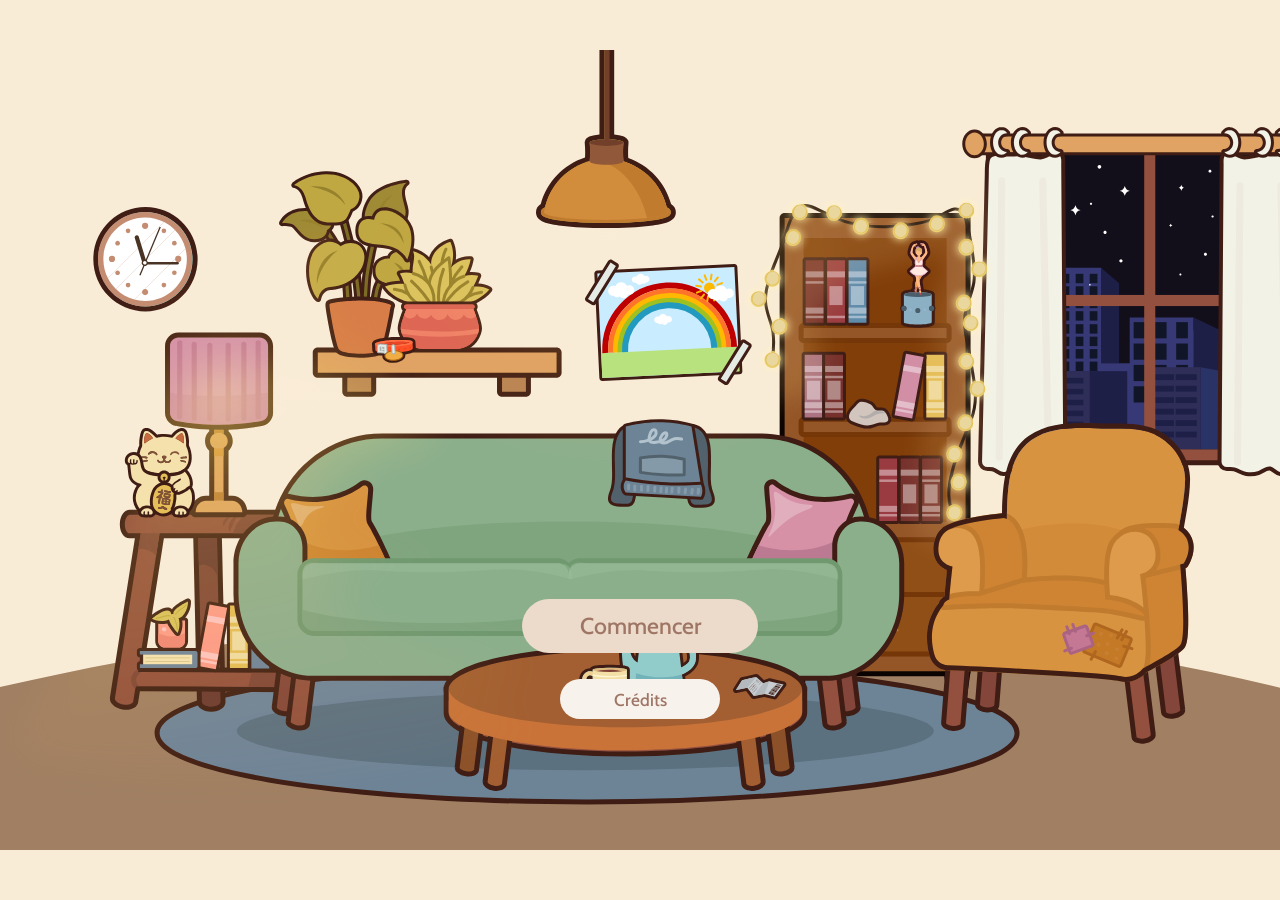
